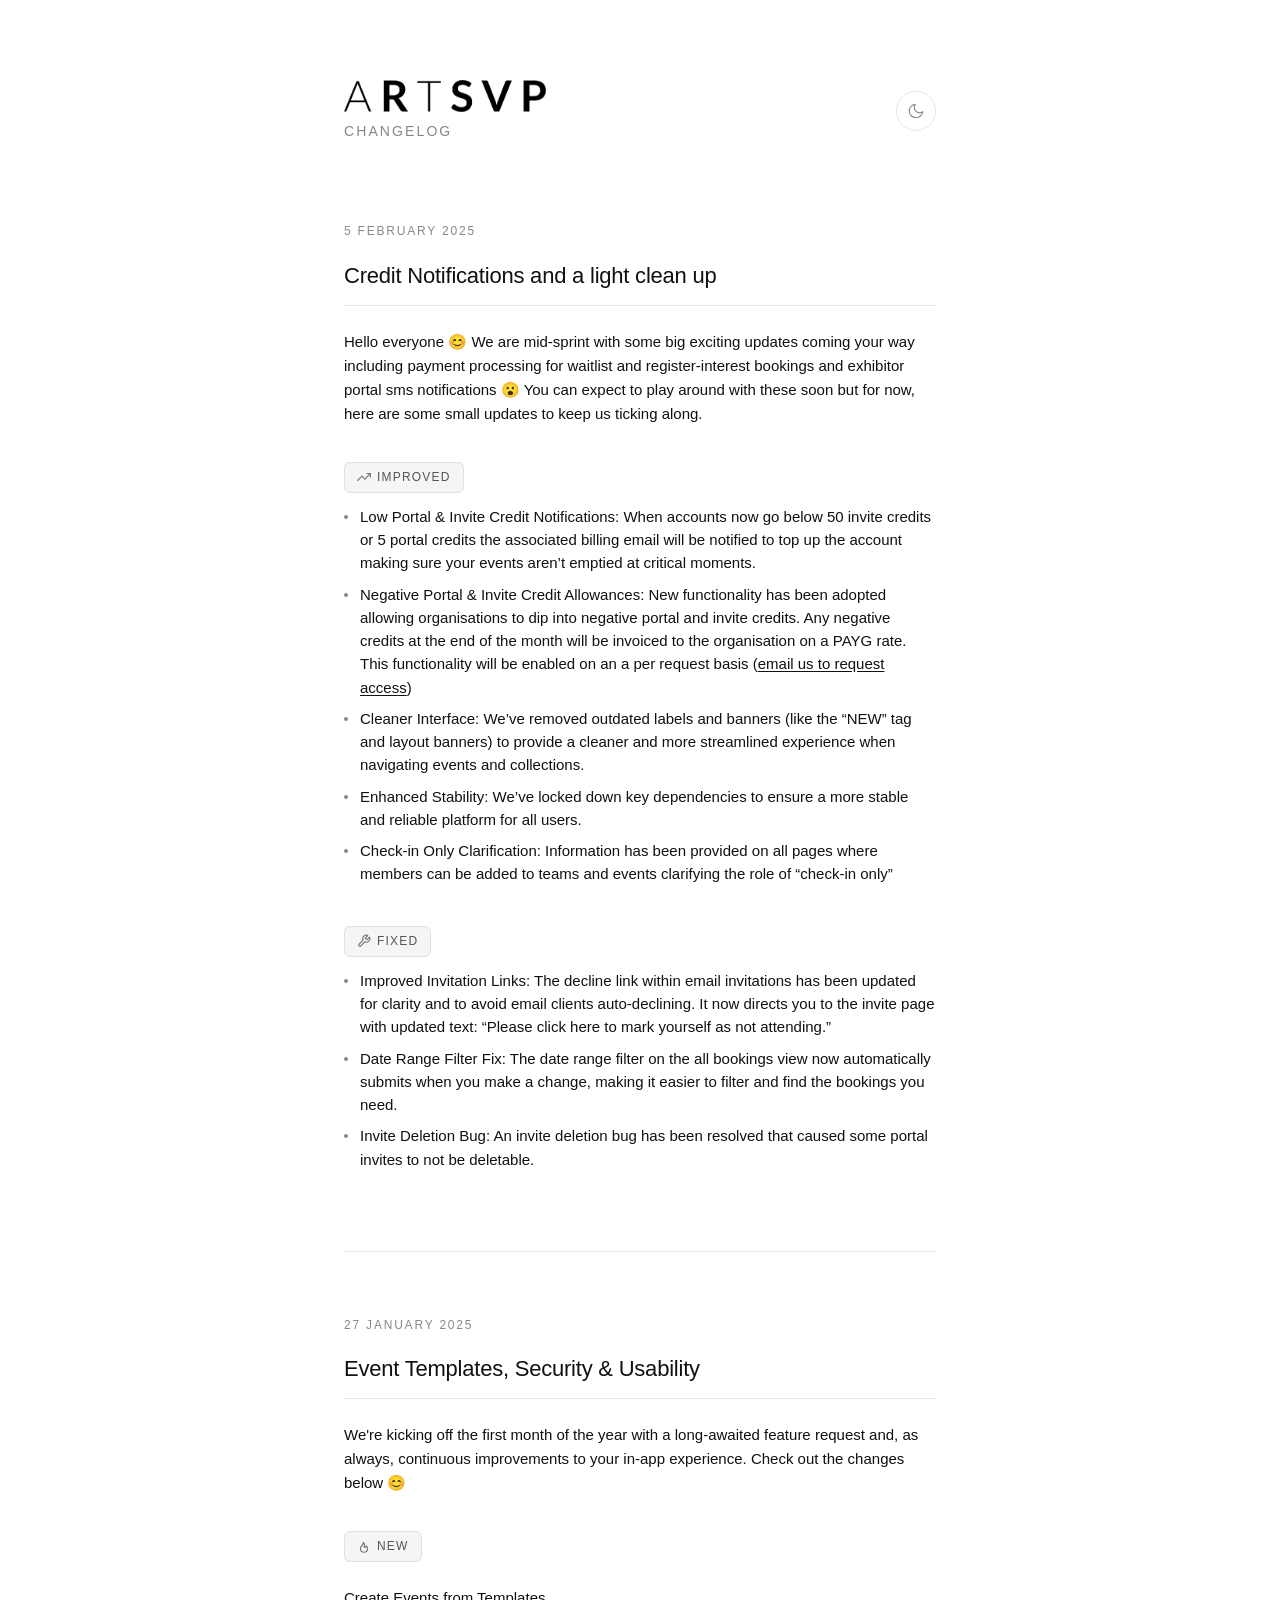
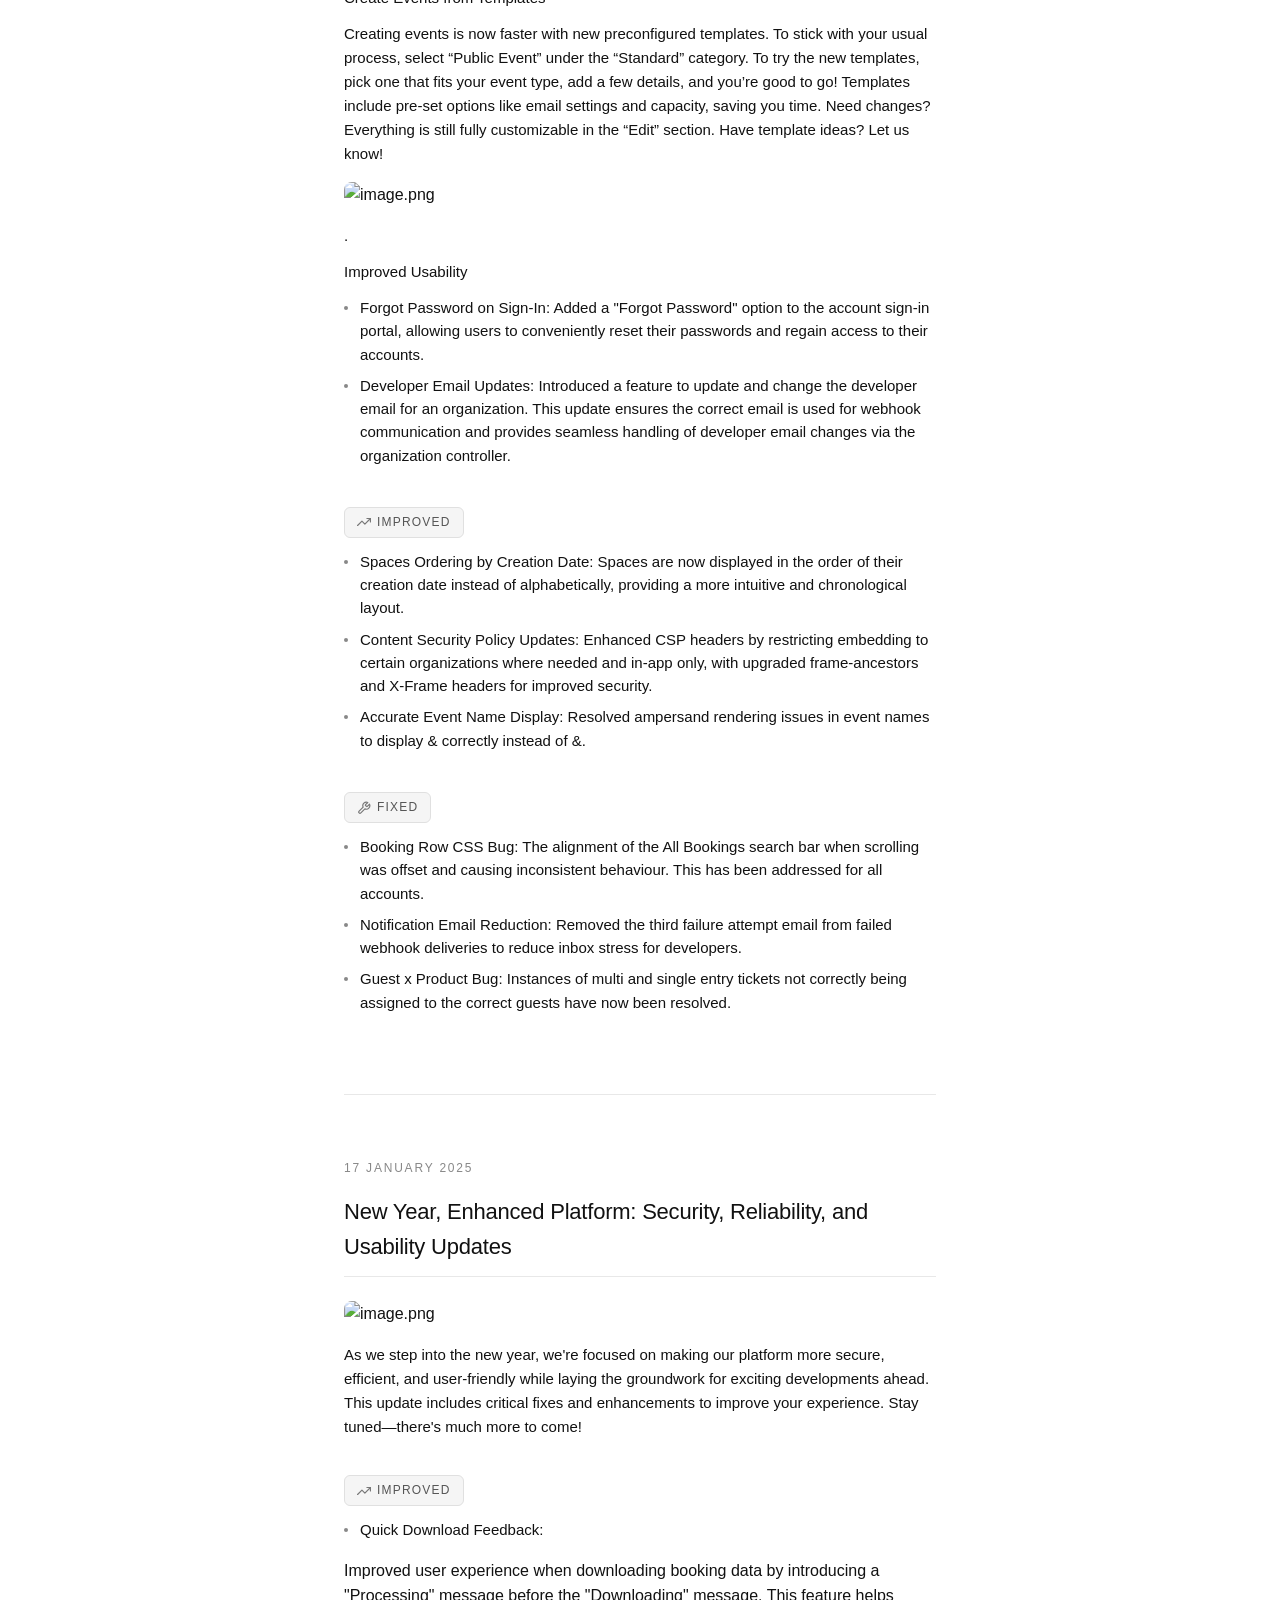
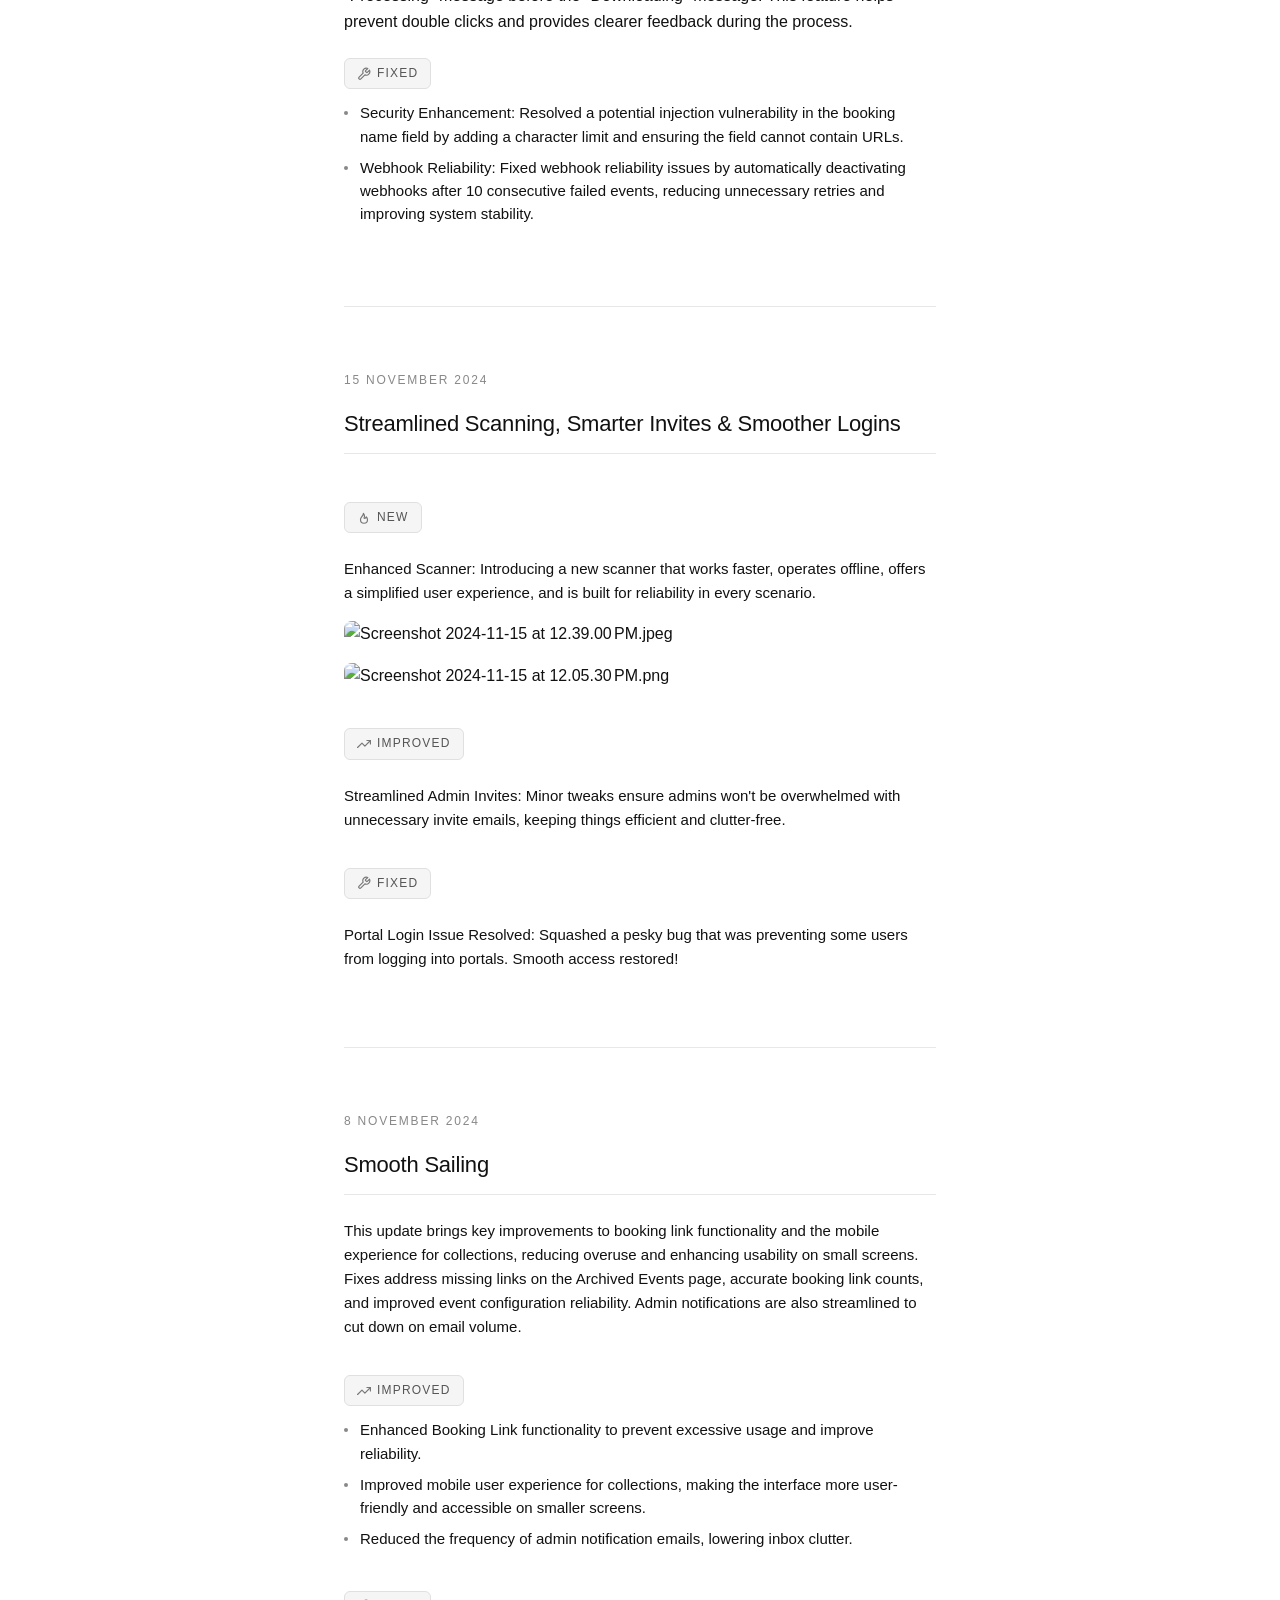
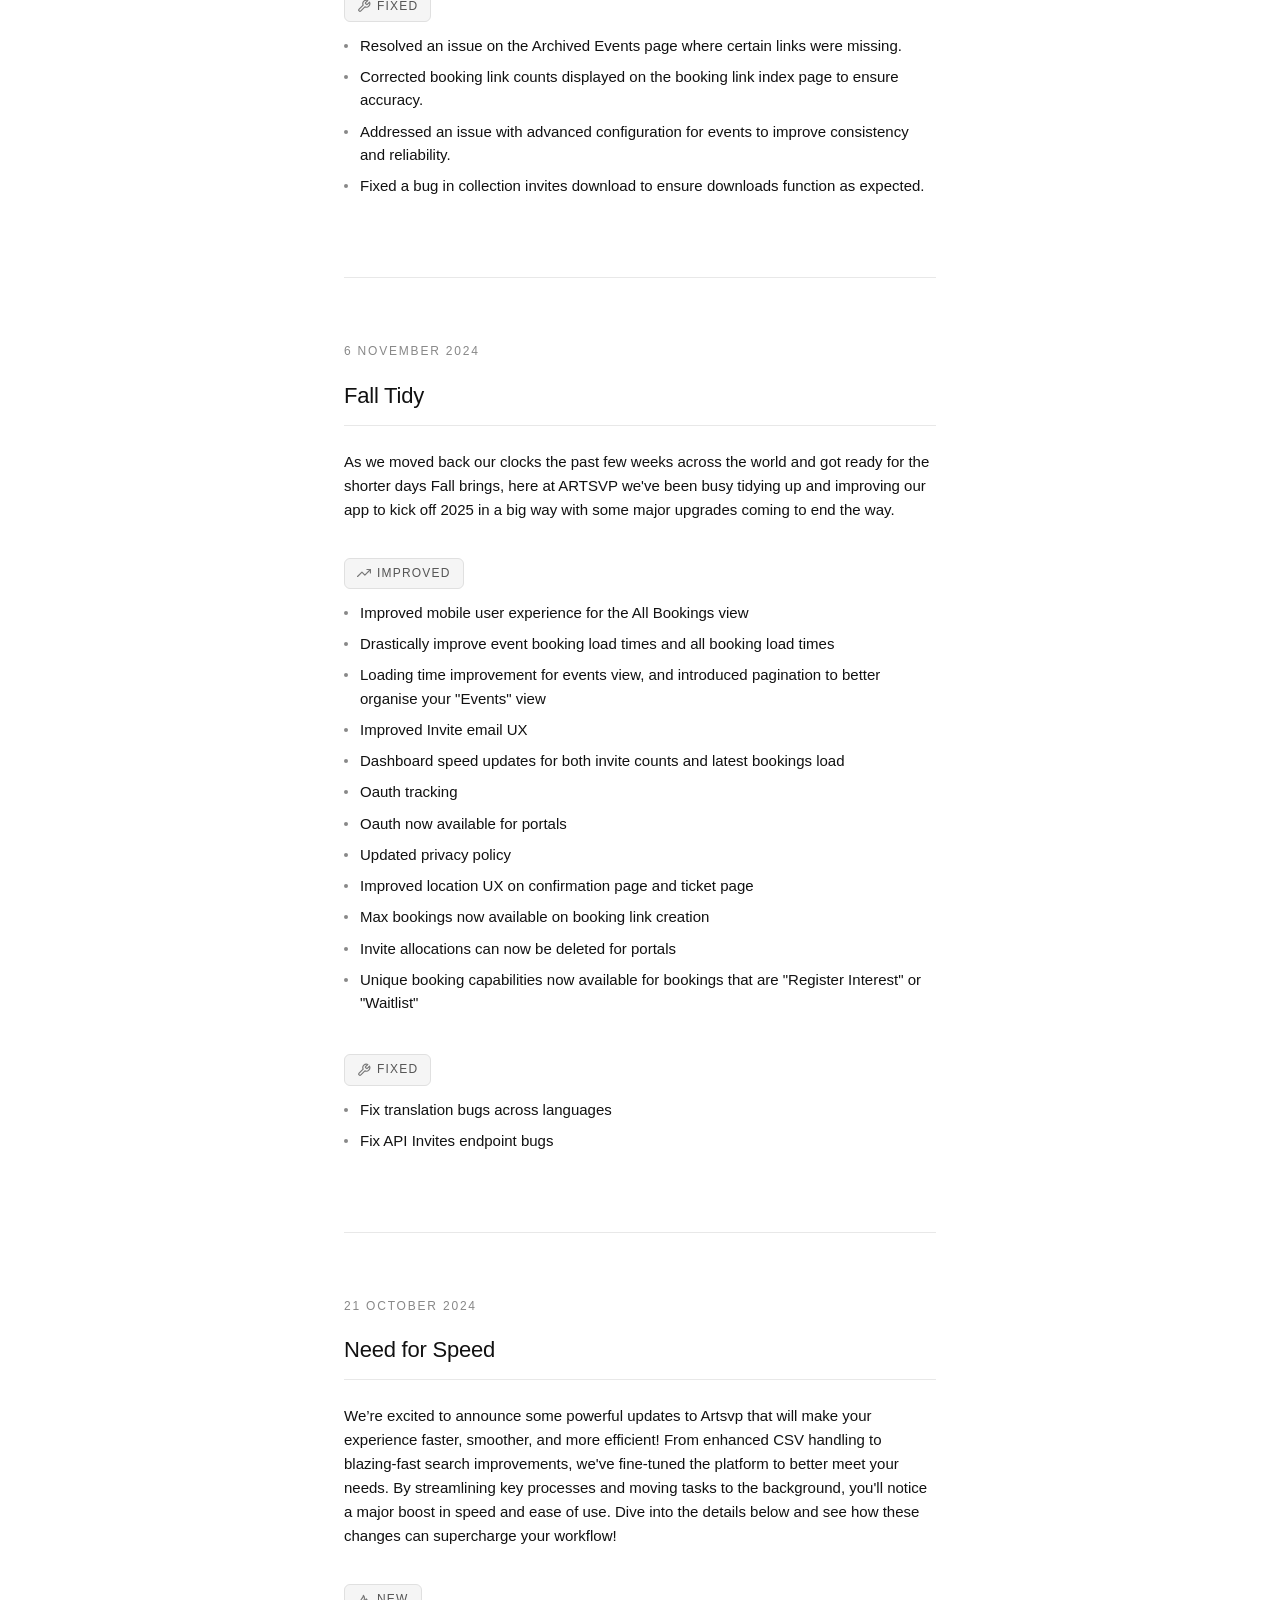
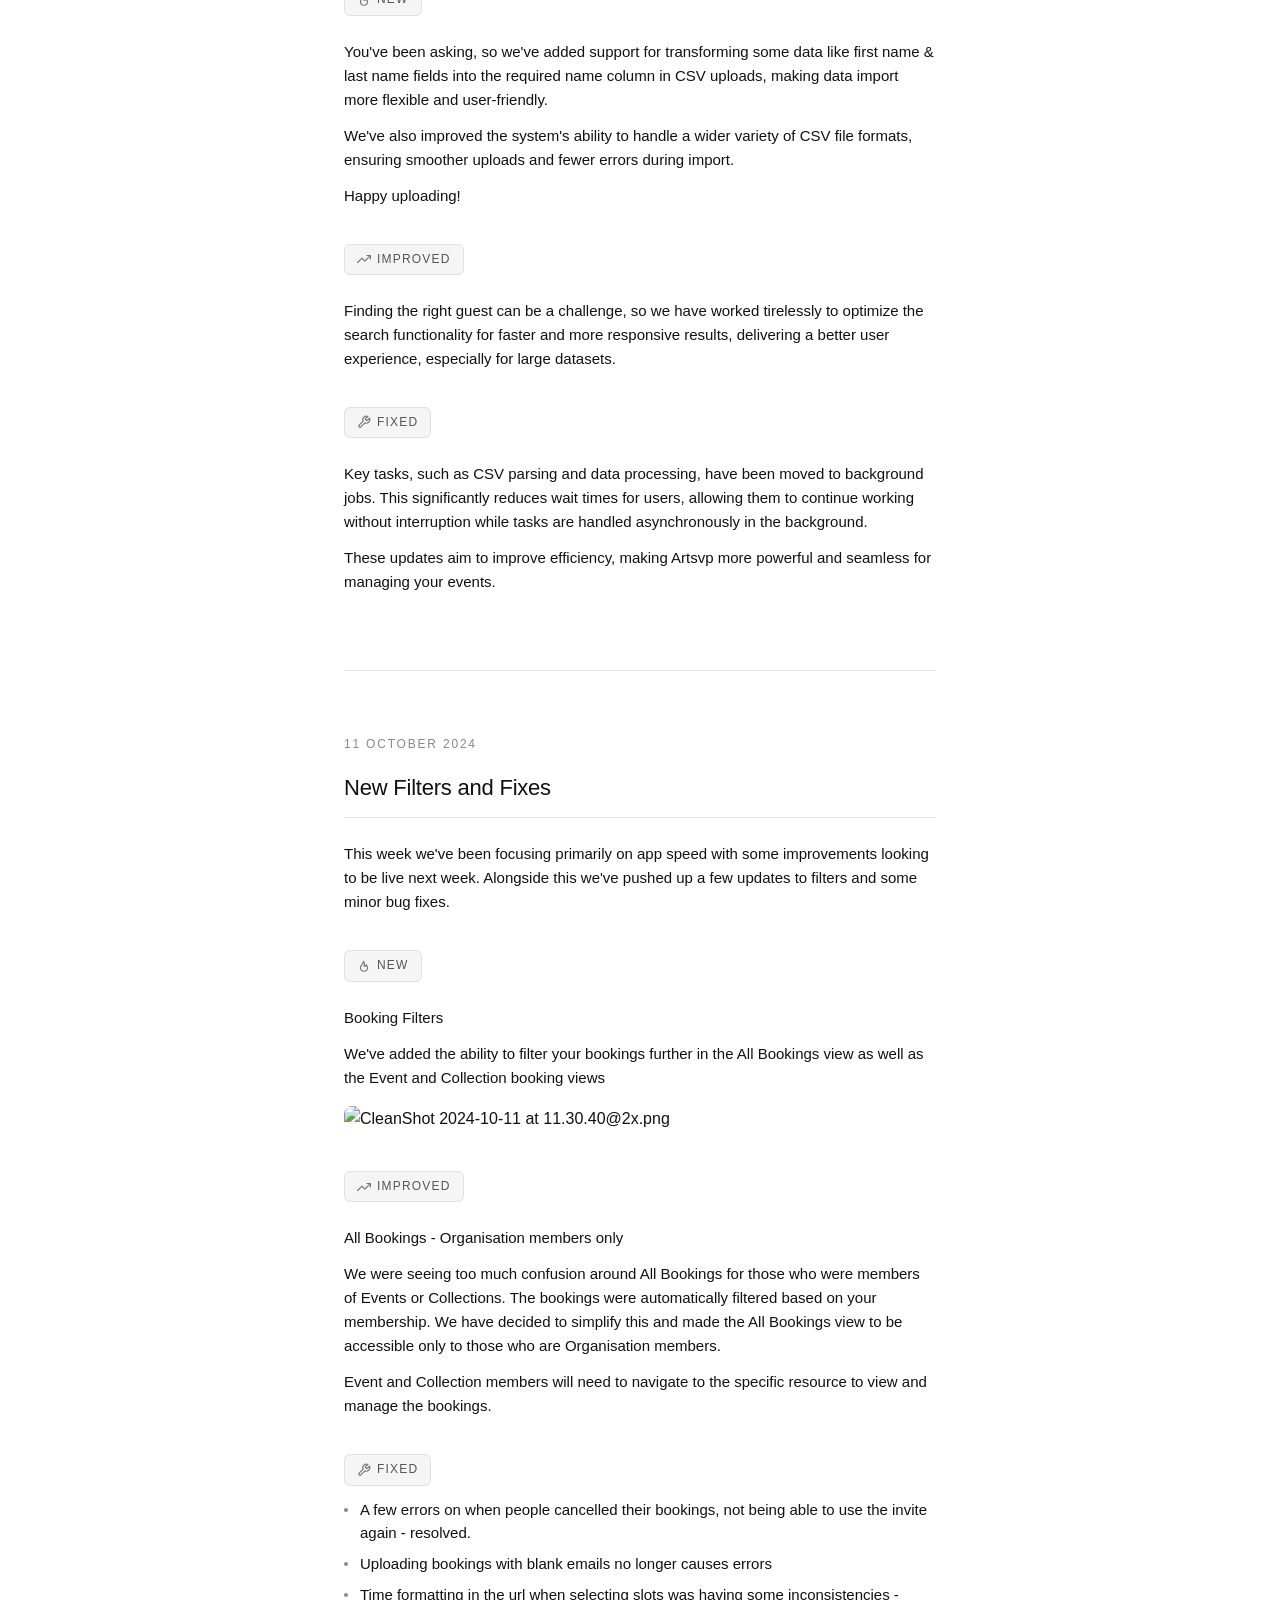
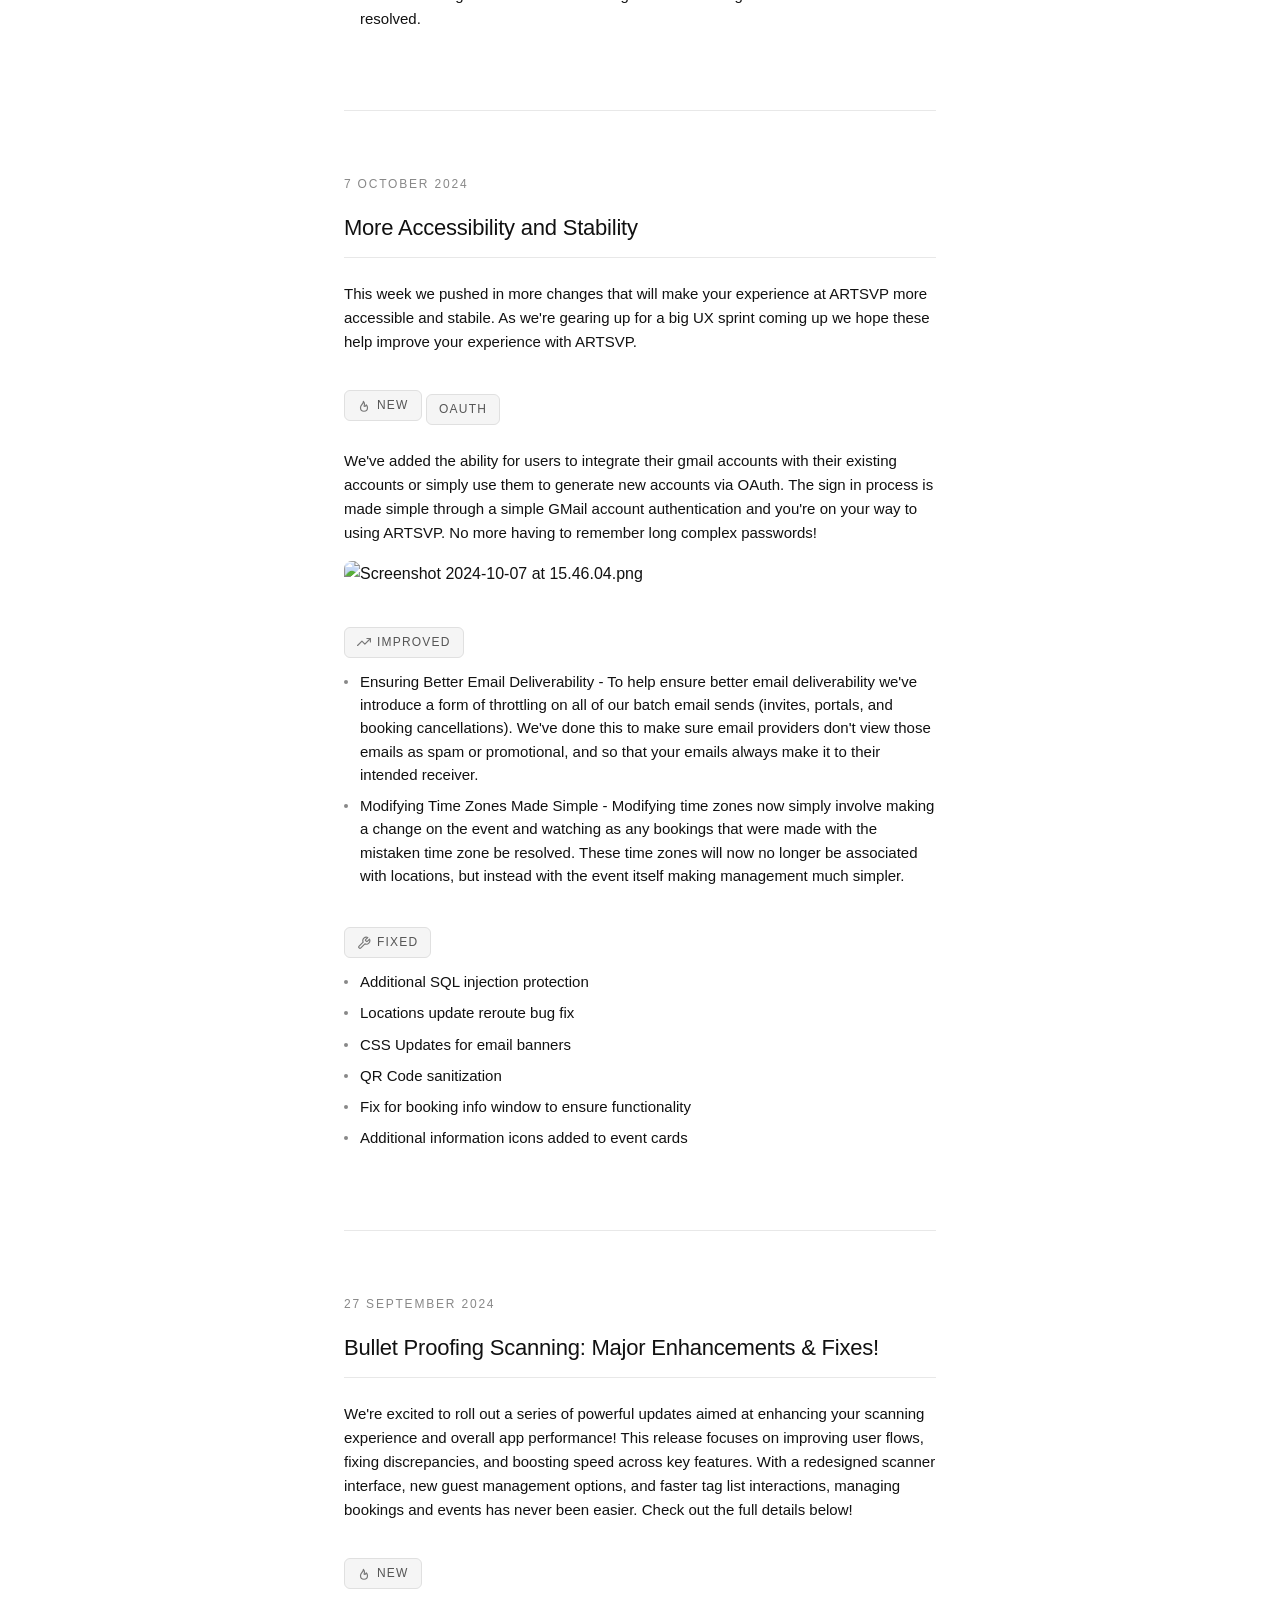
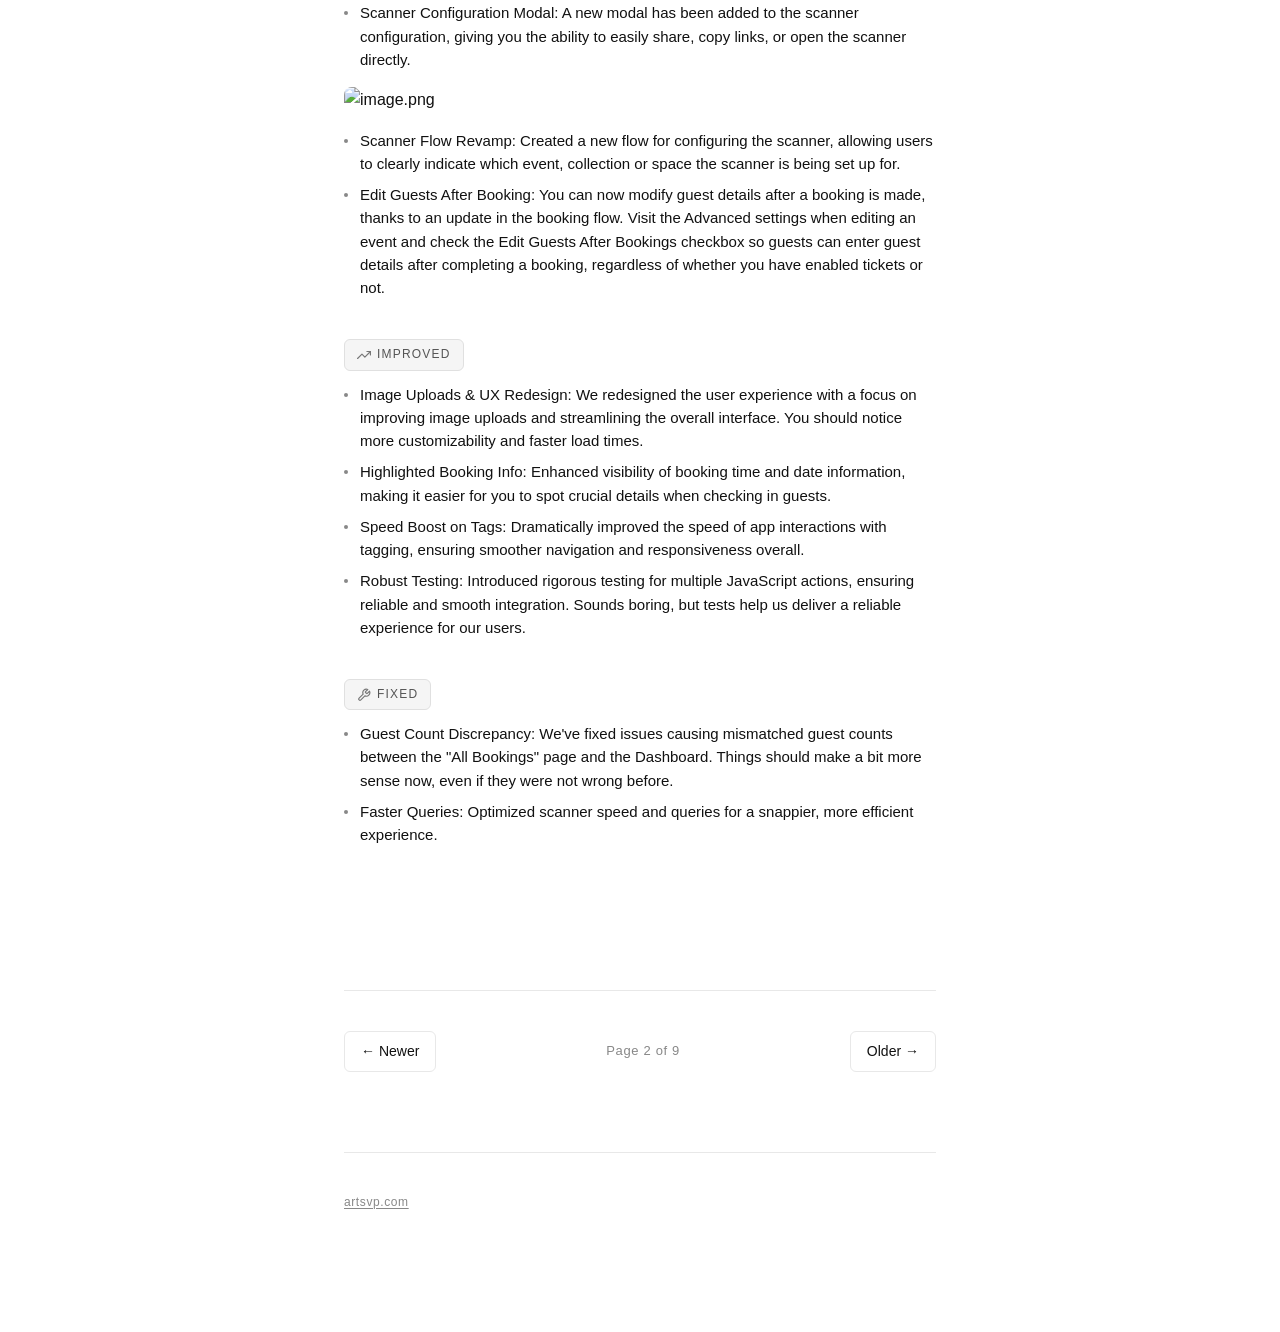
==== page-2.html @ 04f1007f "Add pagination (10/page), better markdown (bold/italic/code), clean formatting" ====
<!DOCTYPE html>
<html lang="en" data-theme="light">
<head>
<meta charset="utf-8">
<meta name="viewport" content="width=device-width, initial-scale=1">
<title>ARTSVP — Changelog</title>
<style>
  *, *::before, *::after { margin: 0; padding: 0; box-sizing: border-box; }

  :root {
    --bg: #ffffff;
    --fg: #111111;
    --fg-muted: #888888;
    --border: #e8e8e8;
    --tag-bg: #f5f5f5;
    --tag-fg: #555555;
    --tag-border: #e0e0e0;
    --tag-icon: #777777;
    --toggle-bg: transparent;
  }

  [data-theme="dark"] {
    --bg: #111111;
    --fg: #e8e8e8;
    --fg-muted: #777777;
    --border: #2a2a2a;
    --tag-bg: #1e1e1e;
    --tag-fg: #aaaaaa;
    --tag-border: #333333;
    --tag-icon: #888888;
    --toggle-bg: transparent;
  }

  html {
    font-family: -apple-system, BlinkMacSystemFont, "Segoe UI", Roboto, "Helvetica Neue", Arial, sans-serif;
    background: var(--bg);
    color: var(--fg);
    transition: background 0.3s ease, color 0.3s ease;
  }

  body {
    max-width: 640px;
    margin: 0 auto;
    padding: 80px 24px 120px;
    line-height: 1.6;
  }

  header {
    display: flex;
    justify-content: space-between;
    align-items: center;
    margin-bottom: 80px;
  }

  .brand {
    display: flex;
    flex-direction: column;
    align-items: flex-start;
    gap: 8px;
  }

  .brand img {
    width: auto;
    height: 32px;
    max-width: 100%;
    transition: opacity 0.3s ease;
  }

  .brand-subtitle {
    font-size: 14px;
    color: var(--fg-muted);
    letter-spacing: 0.15em;
    text-transform: uppercase;
    font-weight: 400;
  }

  .logo-light, .logo-dark { display: none; }
  [data-theme="light"] .logo-light { display: block; }
  [data-theme="dark"] .logo-dark { display: block; }

  .toggle {
    background: var(--toggle-bg);
    border: 1px solid var(--border);
    border-radius: 50%;
    width: 40px;
    height: 40px;
    display: flex;
    align-items: center;
    justify-content: center;
    cursor: pointer;
    color: var(--fg-muted);
    transition: all 0.3s ease;
  }

  .toggle:hover {
    color: var(--fg);
    border-color: var(--fg-muted);
  }

  .toggle svg {
    width: 18px;
    height: 18px;
    transition: transform 0.3s ease;
  }

  .toggle:hover svg { transform: rotate(15deg); }

  .icon-sun, .icon-moon { display: none; }
  [data-theme="light"] .icon-moon { display: block; }
  [data-theme="dark"] .icon-sun { display: block; }

  .entry {
    margin-bottom: 64px;
    padding-bottom: 64px;
    border-bottom: 1px solid var(--border);
  }

  .entry:last-child { border-bottom: none; }

  .entry time {
    font-size: 12px;
    text-transform: uppercase;
    letter-spacing: 0.15em;
    color: var(--fg-muted);
    display: block;
    margin-bottom: 4px;
  }

  .entry h2 {
    font-size: 22px;
    font-weight: 500;
    margin-bottom: 24px;
    letter-spacing: -0.01em;
    position: sticky;
    top: 0;
    background: var(--bg);
    padding: 12px 0;
    z-index: 10;
    border-bottom: 1px solid var(--border);
  }

  .entry p {
    font-size: 15px;
    line-height: 1.6;
    margin: 12px 0;
    color: var(--fg);
  }

  .entry h3 {
    font-size: 12px;
    font-weight: 500;
    text-transform: uppercase;
    letter-spacing: 0.1em;
    margin: 24px 0 12px;
    padding: 5px 12px;
    border-radius: 6px;
    display: inline-flex;
    align-items: center;
    gap: 6px;
    background: var(--tag-bg);
    color: var(--tag-fg);
    border: 1px solid var(--tag-border);
  }

  .entry h3 svg {
    color: var(--tag-icon);
    flex-shrink: 0;
  }

  .entry h3 + ul { margin-top: 0; }

  .entry-img {
    max-width: 100%;
    border-radius: 8px;
    margin: 16px 0;
    display: block;
  }

  ul {
    list-style: none;
    margin: 8px 0 16px;
  }

  li {
    position: relative;
    padding-left: 16px;
    margin-bottom: 8px;
    font-size: 15px;
    color: var(--fg);
    line-height: 1.55;
  }

  li::before {
    content: '';
    position: absolute;
    left: 0;
    top: 10px;
    width: 4px;
    height: 4px;
    border-radius: 50%;
    background: var(--fg-muted);
  }

  strong { font-weight: 600; }
  em { font-style: italic; }
  code {
    font-family: 'SF Mono', 'Fira Code', monospace;
    font-size: 13px;
    background: var(--tag-bg);
    padding: 2px 6px;
    border-radius: 4px;
    border: 1px solid var(--tag-border);
  }

  a {
    color: var(--fg);
    text-decoration: underline;
    text-underline-offset: 2px;
  }

  .pagination {
    display: flex;
    justify-content: space-between;
    align-items: center;
    margin-top: 40px;
    padding-top: 40px;
    border-top: 1px solid var(--border);
  }

  .page-link {
    font-size: 14px;
    color: var(--fg);
    text-decoration: none;
    padding: 8px 16px;
    border: 1px solid var(--border);
    border-radius: 6px;
    transition: all 0.2s ease;
  }

  .page-link:hover {
    background: var(--tag-bg);
    border-color: var(--fg-muted);
  }

  .page-info {
    font-size: 13px;
    color: var(--fg-muted);
    letter-spacing: 0.05em;
  }

  footer {
    margin-top: 80px;
    padding-top: 40px;
    border-top: 1px solid var(--border);
    font-size: 12px;
    color: var(--fg-muted);
    letter-spacing: 0.05em;
  }

  footer a { color: var(--fg-muted); }

  @media (max-width: 480px) {
    body { padding: 48px 20px 80px; }
    header { margin-bottom: 48px; }
    .brand img { width: auto; height: 24px; }
    .entry { margin-bottom: 40px; padding-bottom: 40px; }
  }
</style>
</head>
<body>
<header>
  <div class="brand">
    <img class="logo-light" src="[data-uri]" alt="ARTSVP">
    <img class="logo-dark" src="[data-uri]" alt="ARTSVP">
    <span class="brand-subtitle">Changelog</span>
  </div>
  <button class="toggle" onclick="toggleTheme()" aria-label="Toggle dark mode">
    <svg class="icon-moon" viewBox="0 0 24 24" fill="none" stroke="currentColor" stroke-width="1.5" stroke-linecap="round" stroke-linejoin="round">
      <path d="M21 12.79A9 9 0 1 1 11.21 3 7 7 0 0 0 21 12.79z"/>
    </svg>
    <svg class="icon-sun" viewBox="0 0 24 24" fill="none" stroke="currentColor" stroke-width="1.5" stroke-linecap="round" stroke-linejoin="round">
      <circle cx="12" cy="12" r="5"/>
      <line x1="12" y1="1" x2="12" y2="3"/><line x1="12" y1="21" x2="12" y2="23"/>
      <line x1="4.22" y1="4.22" x2="5.64" y2="5.64"/><line x1="18.36" y1="18.36" x2="19.78" y2="19.78"/>
      <line x1="1" y1="12" x2="3" y2="12"/><line x1="21" y1="12" x2="23" y2="12"/>
      <line x1="4.22" y1="19.78" x2="5.64" y2="18.36"/><line x1="18.36" y1="5.64" x2="19.78" y2="4.22"/>
    </svg>
  </button>
</header>
<main>

  <article class="entry">
    <time>5 February 2025</time>
    <h2>Credit Notifications and a light clean up</h2>
    <p>Hello everyone 😊  We are mid-sprint with some big exciting updates coming your way including payment processing for waitlist and register-interest bookings and exhibitor portal sms notifications 😮 You can expect to play around with these soon but for now, here are some small updates to keep us ticking along.</p>
<h3 class="cat-improved"><svg width="14" height="14" viewBox="0 0 24 24" fill="none" stroke="currentColor" stroke-width="2" stroke-linecap="round" stroke-linejoin="round"><polyline points="23 6 13.5 15.5 8.5 10.5 1 18"/><polyline points="17 6 23 6 23 12"/></svg><span>Improved</span></h3>
<ul><li>Low Portal & Invite Credit Notifications: When accounts now go below 50 invite credits or 5 portal credits the associated billing email will be notified to top up the account making sure your events aren’t emptied at critical moments.</li>
<li>Negative Portal & Invite Credit Allowances: New functionality has been adopted allowing organisations to dip into negative portal and invite credits. Any negative credits at the end of the month will be invoiced to the organisation on a PAYG rate. This functionality will be enabled on an a per request basis (<a href="https://mailto:support@artsvp.com">email us to request access</a>)</li>
<li>Cleaner Interface: We’ve removed outdated labels and banners (like the “NEW” tag and layout banners) to provide a cleaner and more streamlined experience when navigating events and collections.</li>
<li>Enhanced Stability: We’ve locked down key dependencies to ensure a more stable and reliable platform for all users.</li>
<li>Check-in Only Clarification: Information has been provided on all pages where members can be added to teams and events clarifying the role of “check-in only”</li></ul>
<h3 class="cat-fixed"><svg width="14" height="14" viewBox="0 0 24 24" fill="none" stroke="currentColor" stroke-width="2" stroke-linecap="round" stroke-linejoin="round"><path d="M14.7 6.3a1 1 0 0 0 0 1.4l1.6 1.6a1 1 0 0 0 1.4 0l3.77-3.77a6 6 0 0 1-7.94 7.94l-6.91 6.91a2.12 2.12 0 0 1-3-3l6.91-6.91a6 6 0 0 1 7.94-7.94l-3.76 3.76z"/></svg><span>Fixed</span></h3>
<ul><li>Improved Invitation Links: The decline link within email invitations has been updated for clarity and to avoid email clients auto-declining. It now directs you to the invite page with updated text: “Please click here to mark yourself as not attending.”</li>
<li>Date Range Filter Fix: The date range filter on the all bookings view now automatically submits when you make a change, making it easier to filter and find the bookings you need.</li>
<li>Invite Deletion Bug: An invite deletion bug has been resolved that caused some portal invites to not be deletable.</li></ul>
  </article>

  <article class="entry">
    <time>27 January 2025</time>
    <h2>Event Templates, Security &amp; Usability</h2>
    <p>We're kicking off the first month of the year with a long-awaited feature request and, as always, continuous improvements to your in-app experience. Check out the changes below 😊</p>
<h3 class="cat-new"><svg width="14" height="14" viewBox="0 0 24 24" fill="none" stroke="currentColor" stroke-width="2" stroke-linecap="round" stroke-linejoin="round"><path d="M12 12c2-2.96 0-7-1-8 0 3.038-1.773 4.741-3 6-1.226 1.26-2 3.24-2 5a6 6 0 1 0 12 0c0-1.532-1.056-3.94-2-5-1.786 3-2.791 3-4 2z"/></svg><span>New</span></h3>
<p>Create Events from Templates</p>
<p>Creating events is now faster with new preconfigured templates. To stick with your usual process, select “Public Event” under the “Standard” category. To try the new templates, pick one that fits your event type, add a few details, and you’re good to go! Templates include pre-set options like email settings and capacity, saving you time. Need changes? Everything is still fully customizable in the “Edit” section. Have template ideas? Let us know!</p>
<img src="https://cloud.headwayapp.co/changelogs_images/images/big/000/139/177-6e0c310ff6e3e2d97c528d4aeddd6c5b4eb38e8e.png" alt="image.png" class="entry-img">
<p>.</p>
<p>Improved Usability</p>
<ul><li>Forgot Password on Sign-In: Added a "Forgot Password" option to the account sign-in portal, allowing users to conveniently reset their passwords and regain access to their accounts.</li>
<li>Developer Email Updates: Introduced a feature to update and change the developer email for an organization. This update ensures the correct email is used for webhook communication and provides seamless handling of developer email changes via the organization controller.</li></ul>
<h3 class="cat-improved"><svg width="14" height="14" viewBox="0 0 24 24" fill="none" stroke="currentColor" stroke-width="2" stroke-linecap="round" stroke-linejoin="round"><polyline points="23 6 13.5 15.5 8.5 10.5 1 18"/><polyline points="17 6 23 6 23 12"/></svg><span>Improved</span></h3>
<ul><li>Spaces Ordering by Creation Date: Spaces are now displayed in the order of their creation date instead of alphabetically, providing a more intuitive and chronological layout.</li>
<li>Content Security Policy Updates: Enhanced CSP headers by restricting embedding to certain organizations where needed and in-app only, with upgraded frame-ancestors and X-Frame headers for improved security.</li>
<li>Accurate Event Name Display: Resolved ampersand rendering issues in event names to display & correctly instead of &amp;.</li></ul>
<h3 class="cat-fixed"><svg width="14" height="14" viewBox="0 0 24 24" fill="none" stroke="currentColor" stroke-width="2" stroke-linecap="round" stroke-linejoin="round"><path d="M14.7 6.3a1 1 0 0 0 0 1.4l1.6 1.6a1 1 0 0 0 1.4 0l3.77-3.77a6 6 0 0 1-7.94 7.94l-6.91 6.91a2.12 2.12 0 0 1-3-3l6.91-6.91a6 6 0 0 1 7.94-7.94l-3.76 3.76z"/></svg><span>Fixed</span></h3>
<ul><li>Booking Row CSS Bug: The alignment of the All Bookings search bar when scrolling was offset and causing inconsistent behaviour. This has been addressed for all accounts.</li>
<li>Notification Email Reduction: Removed the third failure attempt email from failed webhook deliveries to reduce inbox stress for developers.</li>
<li>Guest x Product Bug: Instances of multi and single entry tickets not correctly being assigned to the correct guests have now been resolved.</li></ul>
  </article>

  <article class="entry">
    <time>17 January 2025</time>
    <h2>New Year, Enhanced Platform: Security, Reliability, and Usability Updates</h2>
    <img src="https://cloud.headwayapp.co/changelogs_images/images/big/000/138/796-570ab43700d3de3da0bad38a8e48a420f4f6505f.png" alt="image.png" class="entry-img">
<p>As we step into the new year, we're focused on making our platform more secure, efficient, and user-friendly while laying the groundwork for exciting developments ahead. This update includes critical fixes and enhancements to improve your experience. Stay tuned—there's much more to come!</p>
<h3 class="cat-improved"><svg width="14" height="14" viewBox="0 0 24 24" fill="none" stroke="currentColor" stroke-width="2" stroke-linecap="round" stroke-linejoin="round"><polyline points="23 6 13.5 15.5 8.5 10.5 1 18"/><polyline points="17 6 23 6 23 12"/></svg><span>Improved</span></h3>
<ul><li>Quick Download Feedback:</li></ul>Improved user experience when downloading booking data by introducing a "Processing" message before the "Downloading" message. This feature helps prevent double clicks and provides clearer feedback during the process.
<h3 class="cat-fixed"><svg width="14" height="14" viewBox="0 0 24 24" fill="none" stroke="currentColor" stroke-width="2" stroke-linecap="round" stroke-linejoin="round"><path d="M14.7 6.3a1 1 0 0 0 0 1.4l1.6 1.6a1 1 0 0 0 1.4 0l3.77-3.77a6 6 0 0 1-7.94 7.94l-6.91 6.91a2.12 2.12 0 0 1-3-3l6.91-6.91a6 6 0 0 1 7.94-7.94l-3.76 3.76z"/></svg><span>Fixed</span></h3>
<ul><li>Security Enhancement: Resolved a potential injection vulnerability in the booking name field by adding a character limit and ensuring the field cannot contain URLs.</li>
<li>Webhook Reliability: Fixed webhook reliability issues by automatically deactivating webhooks after 10 consecutive failed events, reducing unnecessary retries and improving system stability.</li></ul>
  </article>

  <article class="entry">
    <time>15 November 2024</time>
    <h2>Streamlined Scanning, Smarter Invites &amp; Smoother Logins</h2>
    <h3 class="cat-new"><svg width="14" height="14" viewBox="0 0 24 24" fill="none" stroke="currentColor" stroke-width="2" stroke-linecap="round" stroke-linejoin="round"><path d="M12 12c2-2.96 0-7-1-8 0 3.038-1.773 4.741-3 6-1.226 1.26-2 3.24-2 5a6 6 0 1 0 12 0c0-1.532-1.056-3.94-2-5-1.786 3-2.791 3-4 2z"/></svg><span>New</span></h3>
<p>Enhanced Scanner: Introducing a new scanner that works faster, operates offline, offers a simplified user experience, and is built for reliability in every scenario.</p>
<img src="https://cloud.headwayapp.co/changelogs_images/images/big/000/136/477-b9b890d6ef9e1269baf130e083ba09d512049bc5.jpg" alt="Screenshot 2024-11-15 at 12.39.00 PM.jpeg" class="entry-img">
<img src="https://cloud.headwayapp.co/changelogs_images/images/big/000/136/468-709c5041226464c4a702ba8b7cf1cbfe8c8f4882.png" alt="Screenshot 2024-11-15 at 12.05.30 PM.png" class="entry-img">
<h3 class="cat-improved"><svg width="14" height="14" viewBox="0 0 24 24" fill="none" stroke="currentColor" stroke-width="2" stroke-linecap="round" stroke-linejoin="round"><polyline points="23 6 13.5 15.5 8.5 10.5 1 18"/><polyline points="17 6 23 6 23 12"/></svg><span>Improved</span></h3>
<p>Streamlined Admin Invites: Minor tweaks ensure admins won't be overwhelmed with unnecessary invite emails, keeping things efficient and clutter-free.</p>
<h3 class="cat-fixed"><svg width="14" height="14" viewBox="0 0 24 24" fill="none" stroke="currentColor" stroke-width="2" stroke-linecap="round" stroke-linejoin="round"><path d="M14.7 6.3a1 1 0 0 0 0 1.4l1.6 1.6a1 1 0 0 0 1.4 0l3.77-3.77a6 6 0 0 1-7.94 7.94l-6.91 6.91a2.12 2.12 0 0 1-3-3l6.91-6.91a6 6 0 0 1 7.94-7.94l-3.76 3.76z"/></svg><span>Fixed</span></h3>
<p>Portal Login Issue Resolved: Squashed a pesky bug that was preventing some users from logging into portals. Smooth access restored!</p>
  </article>

  <article class="entry">
    <time>8 November 2024</time>
    <h2>Smooth Sailing</h2>
    <p>This update brings key improvements to booking link functionality and the mobile experience for collections, reducing overuse and enhancing usability on small screens. Fixes address missing links on the Archived Events page, accurate booking link counts, and improved event configuration reliability. Admin notifications are also streamlined to cut down on email volume.</p>
<h3 class="cat-improved"><svg width="14" height="14" viewBox="0 0 24 24" fill="none" stroke="currentColor" stroke-width="2" stroke-linecap="round" stroke-linejoin="round"><polyline points="23 6 13.5 15.5 8.5 10.5 1 18"/><polyline points="17 6 23 6 23 12"/></svg><span>Improved</span></h3>
<ul><li>Enhanced Booking Link functionality to prevent excessive usage and improve reliability.</li>
<li>Improved mobile user experience for collections, making the interface more user-friendly and accessible on smaller screens.</li>
<li>Reduced the frequency of admin notification emails, lowering inbox clutter.</li></ul>
<h3 class="cat-fixed"><svg width="14" height="14" viewBox="0 0 24 24" fill="none" stroke="currentColor" stroke-width="2" stroke-linecap="round" stroke-linejoin="round"><path d="M14.7 6.3a1 1 0 0 0 0 1.4l1.6 1.6a1 1 0 0 0 1.4 0l3.77-3.77a6 6 0 0 1-7.94 7.94l-6.91 6.91a2.12 2.12 0 0 1-3-3l6.91-6.91a6 6 0 0 1 7.94-7.94l-3.76 3.76z"/></svg><span>Fixed</span></h3>
<ul><li>Resolved an issue on the Archived Events page where certain links were missing.</li>
<li>Corrected booking link counts displayed on the booking link index page to ensure accuracy.</li>
<li>Addressed an issue with advanced configuration for events to improve consistency and reliability.</li>
<li>Fixed a bug in collection invites download to ensure downloads function as expected.</li></ul>
  </article>

  <article class="entry">
    <time>6 November 2024</time>
    <h2>Fall Tidy</h2>
    <p>As we moved back our clocks the past few weeks across the world and got ready for the shorter days Fall brings, here at ARTSVP we've been busy tidying up and improving our app to kick off 2025 in a big way with some major upgrades coming to end the way.</p>
<h3 class="cat-improved"><svg width="14" height="14" viewBox="0 0 24 24" fill="none" stroke="currentColor" stroke-width="2" stroke-linecap="round" stroke-linejoin="round"><polyline points="23 6 13.5 15.5 8.5 10.5 1 18"/><polyline points="17 6 23 6 23 12"/></svg><span>Improved</span></h3>
<ul><li>Improved mobile user experience for the All Bookings view</li>
<li>Drastically improve event booking load times and all booking load times</li>
<li>Loading time improvement for events view, and introduced pagination to better organise your "Events" view</li>
<li>Improved Invite email UX</li>
<li>Dashboard speed updates for both invite counts and latest bookings load</li>
<li>Oauth tracking</li>
<li>Oauth now available for portals</li>
<li>Updated privacy policy</li>
<li>Improved location UX on confirmation page and ticket page</li>
<li>Max bookings now available on booking link creation</li>
<li>Invite allocations can now be deleted for portals</li>
<li>Unique booking capabilities now available for bookings that are "Register Interest" or "Waitlist"</li></ul>
<h3 class="cat-fixed"><svg width="14" height="14" viewBox="0 0 24 24" fill="none" stroke="currentColor" stroke-width="2" stroke-linecap="round" stroke-linejoin="round"><path d="M14.7 6.3a1 1 0 0 0 0 1.4l1.6 1.6a1 1 0 0 0 1.4 0l3.77-3.77a6 6 0 0 1-7.94 7.94l-6.91 6.91a2.12 2.12 0 0 1-3-3l6.91-6.91a6 6 0 0 1 7.94-7.94l-3.76 3.76z"/></svg><span>Fixed</span></h3>
<ul><li>Fix translation bugs across languages</li>
<li>Fix API Invites endpoint bugs</li></ul>
  </article>

  <article class="entry">
    <time>21 October 2024</time>
    <h2>Need for Speed</h2>
    <p>We’re excited to announce some powerful updates to Artsvp that will make your experience faster, smoother, and more efficient! From enhanced CSV handling to blazing-fast search improvements, we've fine-tuned the platform to better meet your needs. By streamlining key processes and moving tasks to the background, you'll notice a major boost in speed and ease of use. Dive into the details below and see how these changes can supercharge your workflow!</p>
<h3 class="cat-new"><svg width="14" height="14" viewBox="0 0 24 24" fill="none" stroke="currentColor" stroke-width="2" stroke-linecap="round" stroke-linejoin="round"><path d="M12 12c2-2.96 0-7-1-8 0 3.038-1.773 4.741-3 6-1.226 1.26-2 3.24-2 5a6 6 0 1 0 12 0c0-1.532-1.056-3.94-2-5-1.786 3-2.791 3-4 2z"/></svg><span>New</span></h3>
<p>You've been asking, so we've added support for transforming some data like first name & last name fields into the required name column in CSV uploads, making data import more flexible and user-friendly.</p>
<p>We've also improved the system's ability to handle a wider variety of CSV file formats, ensuring smoother uploads and fewer errors during import.</p>
<p>Happy uploading!</p>
<h3 class="cat-improved"><svg width="14" height="14" viewBox="0 0 24 24" fill="none" stroke="currentColor" stroke-width="2" stroke-linecap="round" stroke-linejoin="round"><polyline points="23 6 13.5 15.5 8.5 10.5 1 18"/><polyline points="17 6 23 6 23 12"/></svg><span>Improved</span></h3>
<p>Finding the right guest can be a challenge, so we have worked tirelessly to optimize the search functionality for faster and more responsive results, delivering a better user experience, especially for large datasets.</p>
<h3 class="cat-fixed"><svg width="14" height="14" viewBox="0 0 24 24" fill="none" stroke="currentColor" stroke-width="2" stroke-linecap="round" stroke-linejoin="round"><path d="M14.7 6.3a1 1 0 0 0 0 1.4l1.6 1.6a1 1 0 0 0 1.4 0l3.77-3.77a6 6 0 0 1-7.94 7.94l-6.91 6.91a2.12 2.12 0 0 1-3-3l6.91-6.91a6 6 0 0 1 7.94-7.94l-3.76 3.76z"/></svg><span>Fixed</span></h3>
<p>Key tasks, such as CSV parsing and data processing, have been moved to background jobs. This significantly reduces wait times for users, allowing them to continue working without interruption while tasks are handled asynchronously in the background.</p>
<p>These updates aim to improve efficiency, making Artsvp more powerful and seamless for managing your events.</p>
  </article>

  <article class="entry">
    <time>11 October 2024</time>
    <h2>New Filters and Fixes</h2>
    <p>This week we've been focusing primarily on app speed with some improvements looking to be live next week. Alongside this we've pushed up a few updates to filters and some minor bug fixes.</p>
<h3 class="cat-new"><svg width="14" height="14" viewBox="0 0 24 24" fill="none" stroke="currentColor" stroke-width="2" stroke-linecap="round" stroke-linejoin="round"><path d="M12 12c2-2.96 0-7-1-8 0 3.038-1.773 4.741-3 6-1.226 1.26-2 3.24-2 5a6 6 0 1 0 12 0c0-1.532-1.056-3.94-2-5-1.786 3-2.791 3-4 2z"/></svg><span>New</span></h3>
<p>Booking Filters</p>
<p>We've added the ability to filter your bookings further in the All Bookings view as well as the Event and Collection booking views</p>
<img src="https://cloud.headwayapp.co/changelogs_images/images/big/000/134/932-4e39038f26154d40a4ca68af684f2cdd09f03a99.png" alt="CleanShot 2024-10-11 at 11.30.40@2x.png" class="entry-img">
<h3 class="cat-improved"><svg width="14" height="14" viewBox="0 0 24 24" fill="none" stroke="currentColor" stroke-width="2" stroke-linecap="round" stroke-linejoin="round"><polyline points="23 6 13.5 15.5 8.5 10.5 1 18"/><polyline points="17 6 23 6 23 12"/></svg><span>Improved</span></h3>
<p>All Bookings - Organisation members only</p>
<p>We were seeing too much confusion around All Bookings for those who were members of Events or Collections. The bookings were automatically filtered based on your membership. We have decided to simplify this and made the All Bookings view to be accessible only to those who are Organisation members.</p>
<p>Event and Collection members will need to navigate to the specific resource to view and manage the bookings.</p>
<h3 class="cat-fixed"><svg width="14" height="14" viewBox="0 0 24 24" fill="none" stroke="currentColor" stroke-width="2" stroke-linecap="round" stroke-linejoin="round"><path d="M14.7 6.3a1 1 0 0 0 0 1.4l1.6 1.6a1 1 0 0 0 1.4 0l3.77-3.77a6 6 0 0 1-7.94 7.94l-6.91 6.91a2.12 2.12 0 0 1-3-3l6.91-6.91a6 6 0 0 1 7.94-7.94l-3.76 3.76z"/></svg><span>Fixed</span></h3>
<ul><li>A few errors on when people cancelled their bookings, not being able to use the invite again - resolved.</li>
<li>Uploading bookings with blank emails no longer causes errors</li>
<li>Time formatting in the url when selecting slots was having some inconsistencies - resolved.</li></ul>
  </article>

  <article class="entry">
    <time>7 October 2024</time>
    <h2>More Accessibility and Stability</h2>
    <p>This week we pushed in more changes that will make your experience at ARTSVP more accessible and stabile. As we're gearing up for a big UX sprint coming up we hope these help improve your experience with ARTSVP.</p>
<h3 class="cat-new"><svg width="14" height="14" viewBox="0 0 24 24" fill="none" stroke="currentColor" stroke-width="2" stroke-linecap="round" stroke-linejoin="round"><path d="M12 12c2-2.96 0-7-1-8 0 3.038-1.773 4.741-3 6-1.226 1.26-2 3.24-2 5a6 6 0 1 0 12 0c0-1.532-1.056-3.94-2-5-1.786 3-2.791 3-4 2z"/></svg><span>New</span></h3>
<h3>OAuth</h3>
<p>We've added the ability for users to integrate their gmail accounts with their existing accounts or simply use them to generate new accounts via OAuth. The sign in process is made simple through a simple GMail account authentication and you're on your way to using ARTSVP. No more having to remember long complex passwords!</p>
<img src="https://cloud.headwayapp.co/changelogs_images/images/big/000/134/700-eac63d71fdddd3bae65877b1499740a9de2fbfb0.png" alt="Screenshot 2024-10-07 at 15.46.04.png" class="entry-img">
<h3 class="cat-improved"><svg width="14" height="14" viewBox="0 0 24 24" fill="none" stroke="currentColor" stroke-width="2" stroke-linecap="round" stroke-linejoin="round"><polyline points="23 6 13.5 15.5 8.5 10.5 1 18"/><polyline points="17 6 23 6 23 12"/></svg><span>Improved</span></h3>
<ul><li>Ensuring Better Email Deliverability - To help ensure better email deliverability we've introduce a form of throttling on all of our batch email sends (invites, portals, and booking cancellations). We've done this to make sure email providers don't view those emails as spam or promotional, and so that your emails always make it to their intended receiver.</li>
<li>Modifying Time Zones Made Simple - Modifying time zones now simply involve making a change on the event and watching as any bookings that were made with the mistaken time zone be resolved. These time zones will now no longer be associated with locations, but instead with the event itself making management much simpler.</li></ul>
<h3 class="cat-fixed"><svg width="14" height="14" viewBox="0 0 24 24" fill="none" stroke="currentColor" stroke-width="2" stroke-linecap="round" stroke-linejoin="round"><path d="M14.7 6.3a1 1 0 0 0 0 1.4l1.6 1.6a1 1 0 0 0 1.4 0l3.77-3.77a6 6 0 0 1-7.94 7.94l-6.91 6.91a2.12 2.12 0 0 1-3-3l6.91-6.91a6 6 0 0 1 7.94-7.94l-3.76 3.76z"/></svg><span>Fixed</span></h3>
<ul><li>Additional SQL injection protection</li>
<li>Locations update reroute bug fix</li>
<li>CSS Updates for email banners</li>
<li>QR Code sanitization</li>
<li>Fix for booking info window to ensure functionality</li>
<li>Additional information icons added to event cards</li></ul>
  </article>

  <article class="entry">
    <time>27 September 2024</time>
    <h2>Bullet Proofing Scanning: Major Enhancements &amp; Fixes!</h2>
    <p>We're excited to roll out a series of powerful updates aimed at enhancing your scanning experience and overall app performance! This release focuses on improving user flows, fixing discrepancies, and boosting speed across key features. With a redesigned scanner interface, new guest management options, and faster tag list interactions, managing bookings and events has never been easier. Check out the full details below!</p>
<h3 class="cat-new"><svg width="14" height="14" viewBox="0 0 24 24" fill="none" stroke="currentColor" stroke-width="2" stroke-linecap="round" stroke-linejoin="round"><path d="M12 12c2-2.96 0-7-1-8 0 3.038-1.773 4.741-3 6-1.226 1.26-2 3.24-2 5a6 6 0 1 0 12 0c0-1.532-1.056-3.94-2-5-1.786 3-2.791 3-4 2z"/></svg><span>New</span></h3>
<ul><li>Scanner Configuration Modal: A new modal has been added to the scanner configuration, giving you the ability to easily share, copy links, or open the scanner directly.</li></ul>
<img src="https://cloud.headwayapp.co/changelogs_images/images/big/000/134/270-e64d0f57e5b0caba23db056a44ba2359fd50cfa6.png" alt="image.png" class="entry-img">
<ul><li>Scanner Flow Revamp: Created a new flow for configuring the scanner, allowing users to clearly indicate which event, collection or space the scanner is being set up for.</li>
<li>Edit Guests After Booking: You can now modify guest details after a booking is made, thanks to an update in the booking flow. Visit the Advanced settings when editing an event and check the Edit Guests After Bookings checkbox so guests can enter guest details after completing a booking, regardless of whether you have enabled tickets or not.</li></ul>
<h3 class="cat-improved"><svg width="14" height="14" viewBox="0 0 24 24" fill="none" stroke="currentColor" stroke-width="2" stroke-linecap="round" stroke-linejoin="round"><polyline points="23 6 13.5 15.5 8.5 10.5 1 18"/><polyline points="17 6 23 6 23 12"/></svg><span>Improved</span></h3>
<ul><li>Image Uploads & UX Redesign: We redesigned the user experience with a focus on improving image uploads and streamlining the overall interface. You should notice more customizability and faster load times.</li>
<li>Highlighted Booking Info: Enhanced visibility of booking time and date information, making it easier for you to spot crucial details when checking in guests.</li>
<li>Speed Boost on Tags: Dramatically improved the speed of app interactions with tagging, ensuring smoother navigation and responsiveness overall.</li>
<li>Robust Testing: Introduced rigorous testing for multiple JavaScript actions, ensuring reliable and smooth integration. Sounds boring, but tests help us deliver a reliable experience for our users.</li></ul>
<h3 class="cat-fixed"><svg width="14" height="14" viewBox="0 0 24 24" fill="none" stroke="currentColor" stroke-width="2" stroke-linecap="round" stroke-linejoin="round"><path d="M14.7 6.3a1 1 0 0 0 0 1.4l1.6 1.6a1 1 0 0 0 1.4 0l3.77-3.77a6 6 0 0 1-7.94 7.94l-6.91 6.91a2.12 2.12 0 0 1-3-3l6.91-6.91a6 6 0 0 1 7.94-7.94l-3.76 3.76z"/></svg><span>Fixed</span></h3>
<ul><li>Guest Count Discrepancy: We've fixed issues causing mismatched guest counts between the "All Bookings" page and the Dashboard. Things should make a bit more sense now, even if they were not wrong before.</li>
<li>Faster Queries: Optimized scanner speed and queries for a snappier, more efficient experience.</li></ul>
  </article>
</main>
<nav class="pagination">
      <a href="index.html" class="page-link">← Newer</a>
      <span class="page-info">Page 2 of 9</span>
      <a href="page-3.html" class="page-link">Older →</a>
    </nav>
<footer>
  <a href="https://artsvp.com">artsvp.com</a>
</footer>
<script>
function getTheme() {
  return localStorage.getItem('theme') || 
    (window.matchMedia('(prefers-color-scheme: dark)').matches ? 'dark' : 'light');
}
function applyTheme(t) {
  document.documentElement.setAttribute('data-theme', t);
  localStorage.setItem('theme', t);
}
function toggleTheme() {
  applyTheme(getTheme() === 'dark' ? 'light' : 'dark');
}
applyTheme(getTheme());
</script>
</body>
</html>
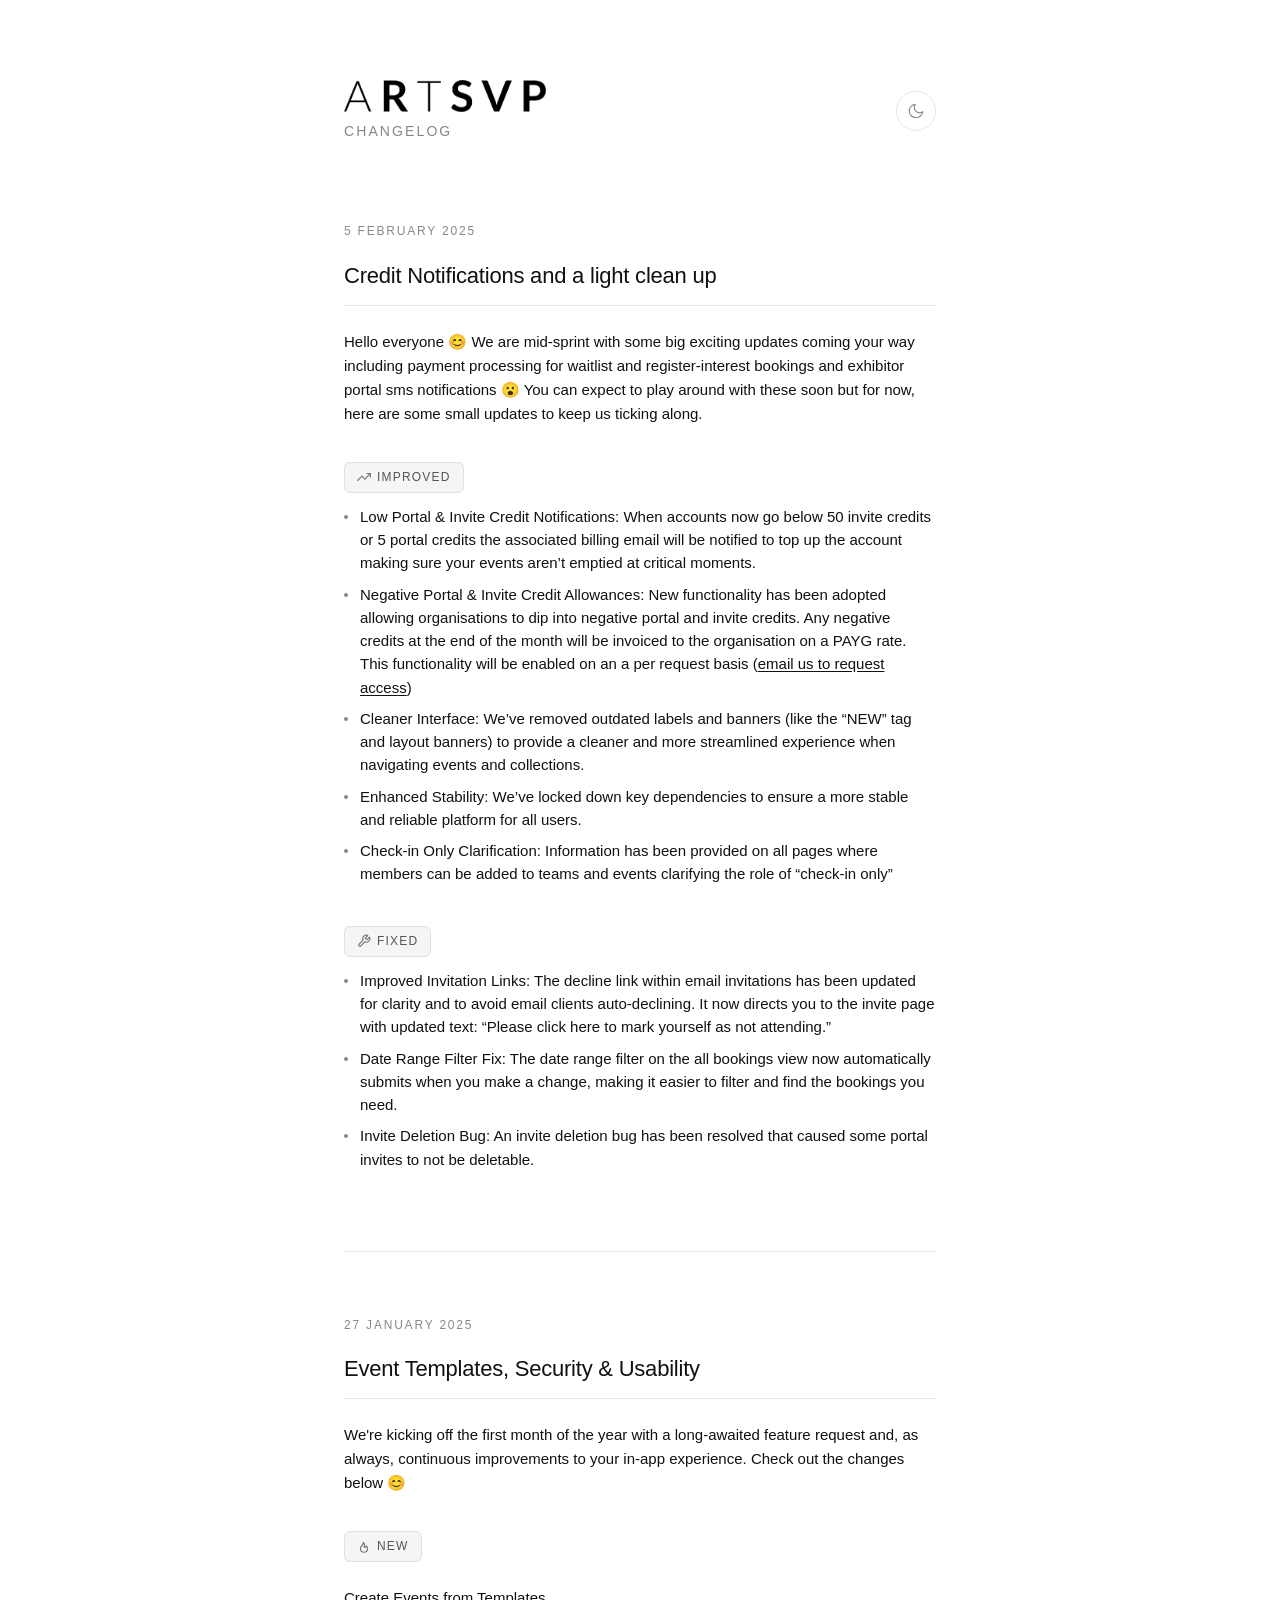
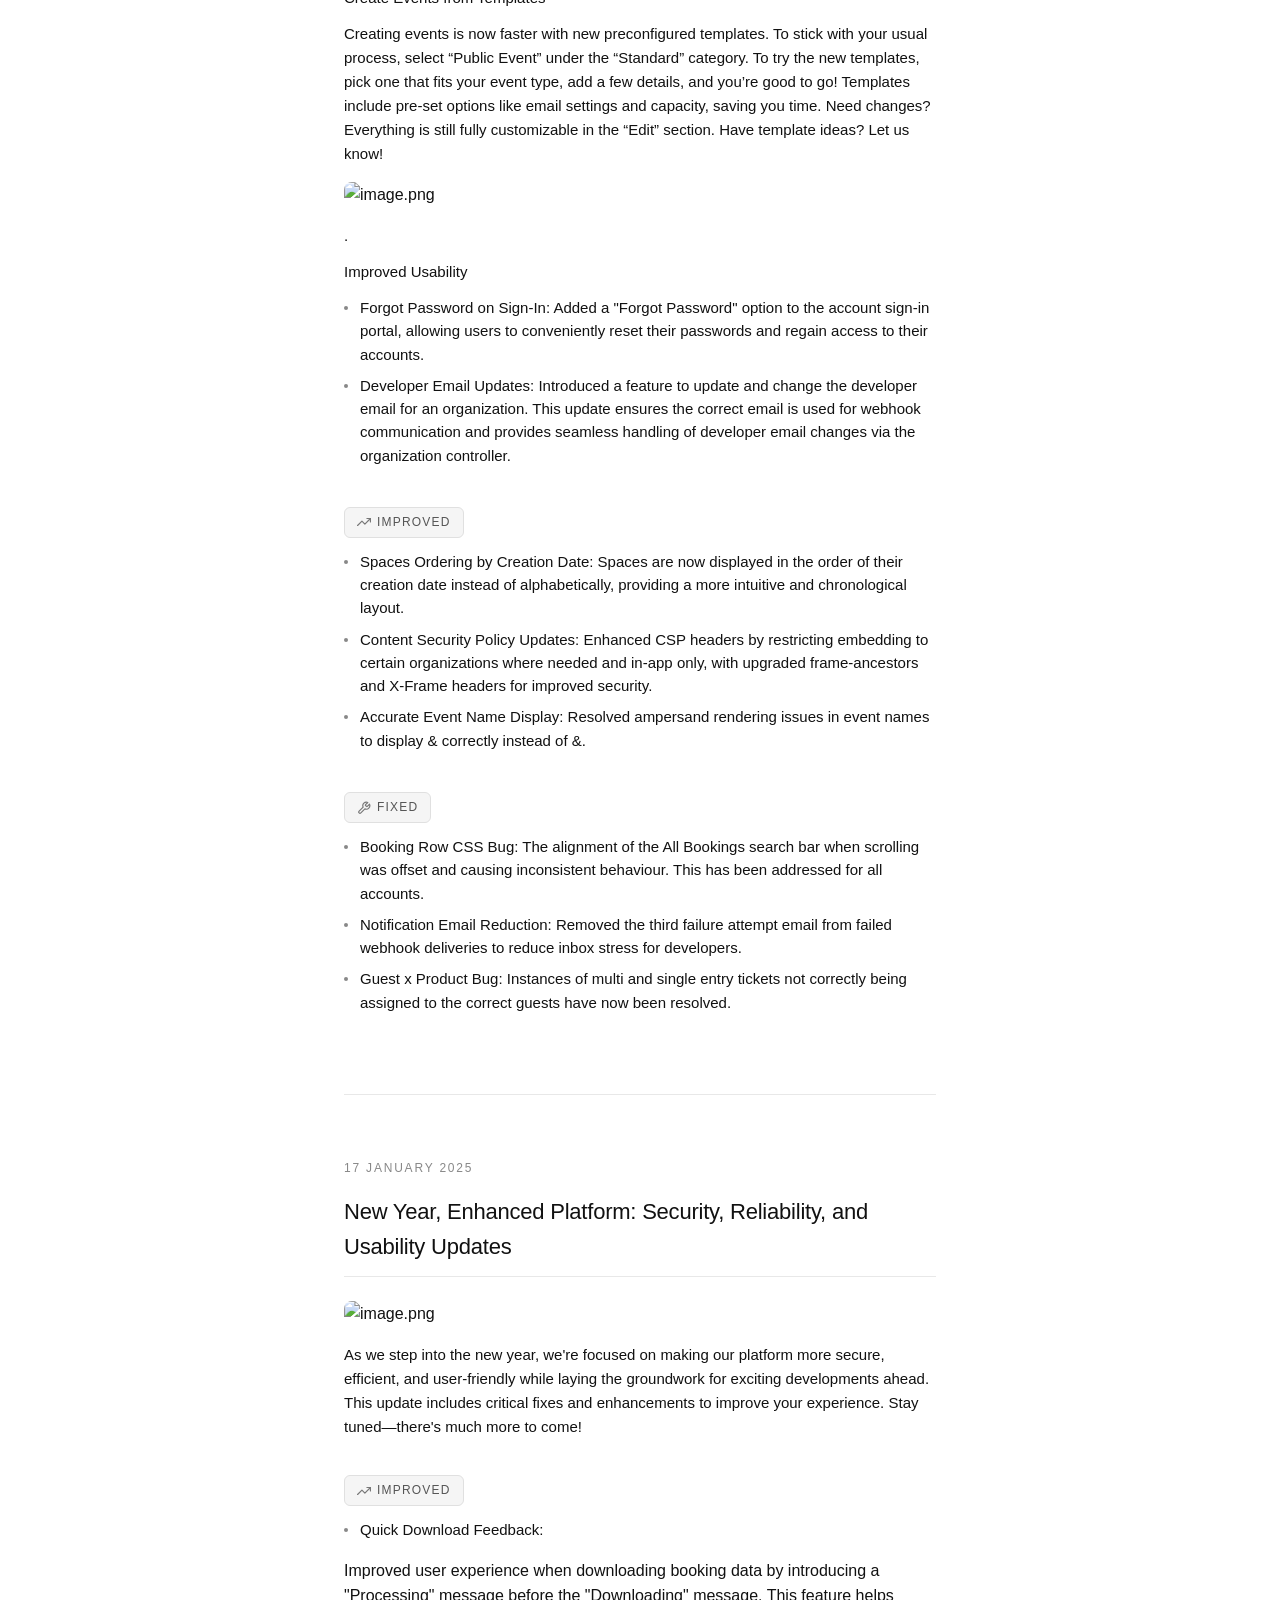
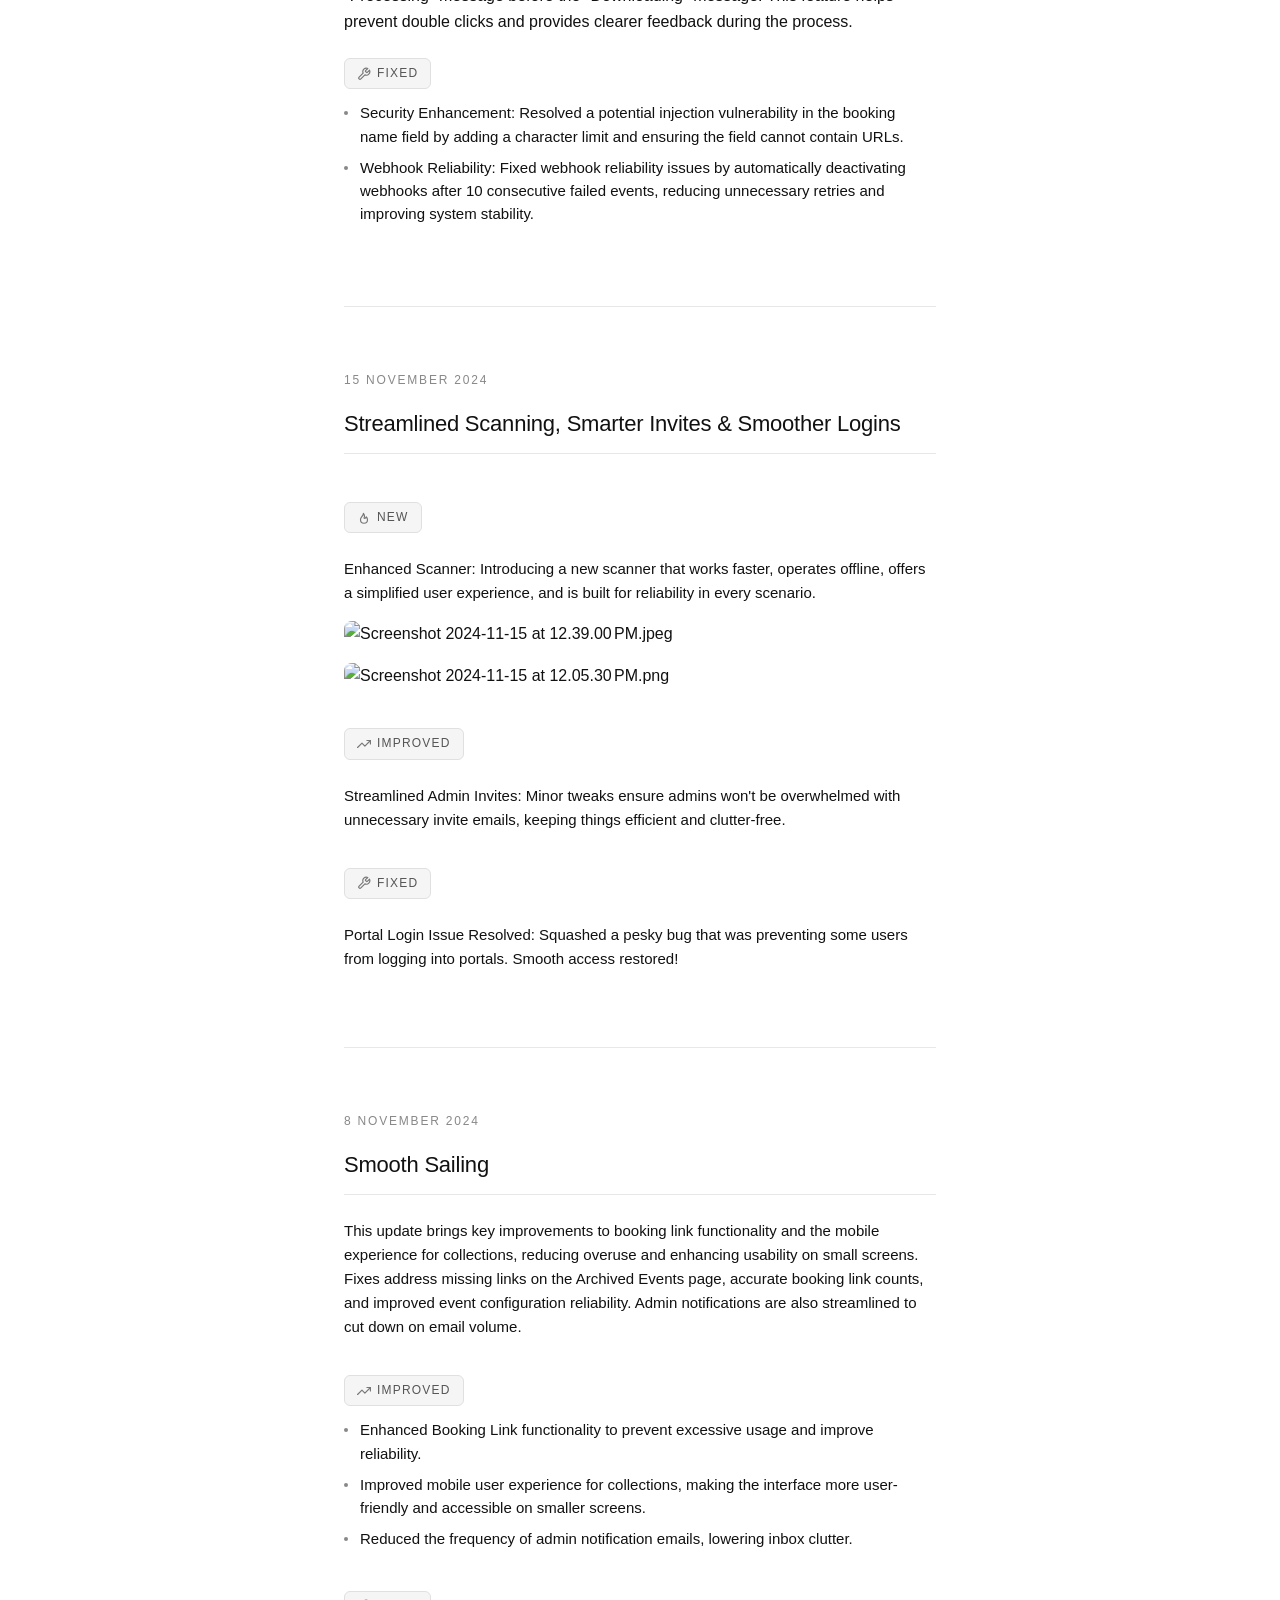
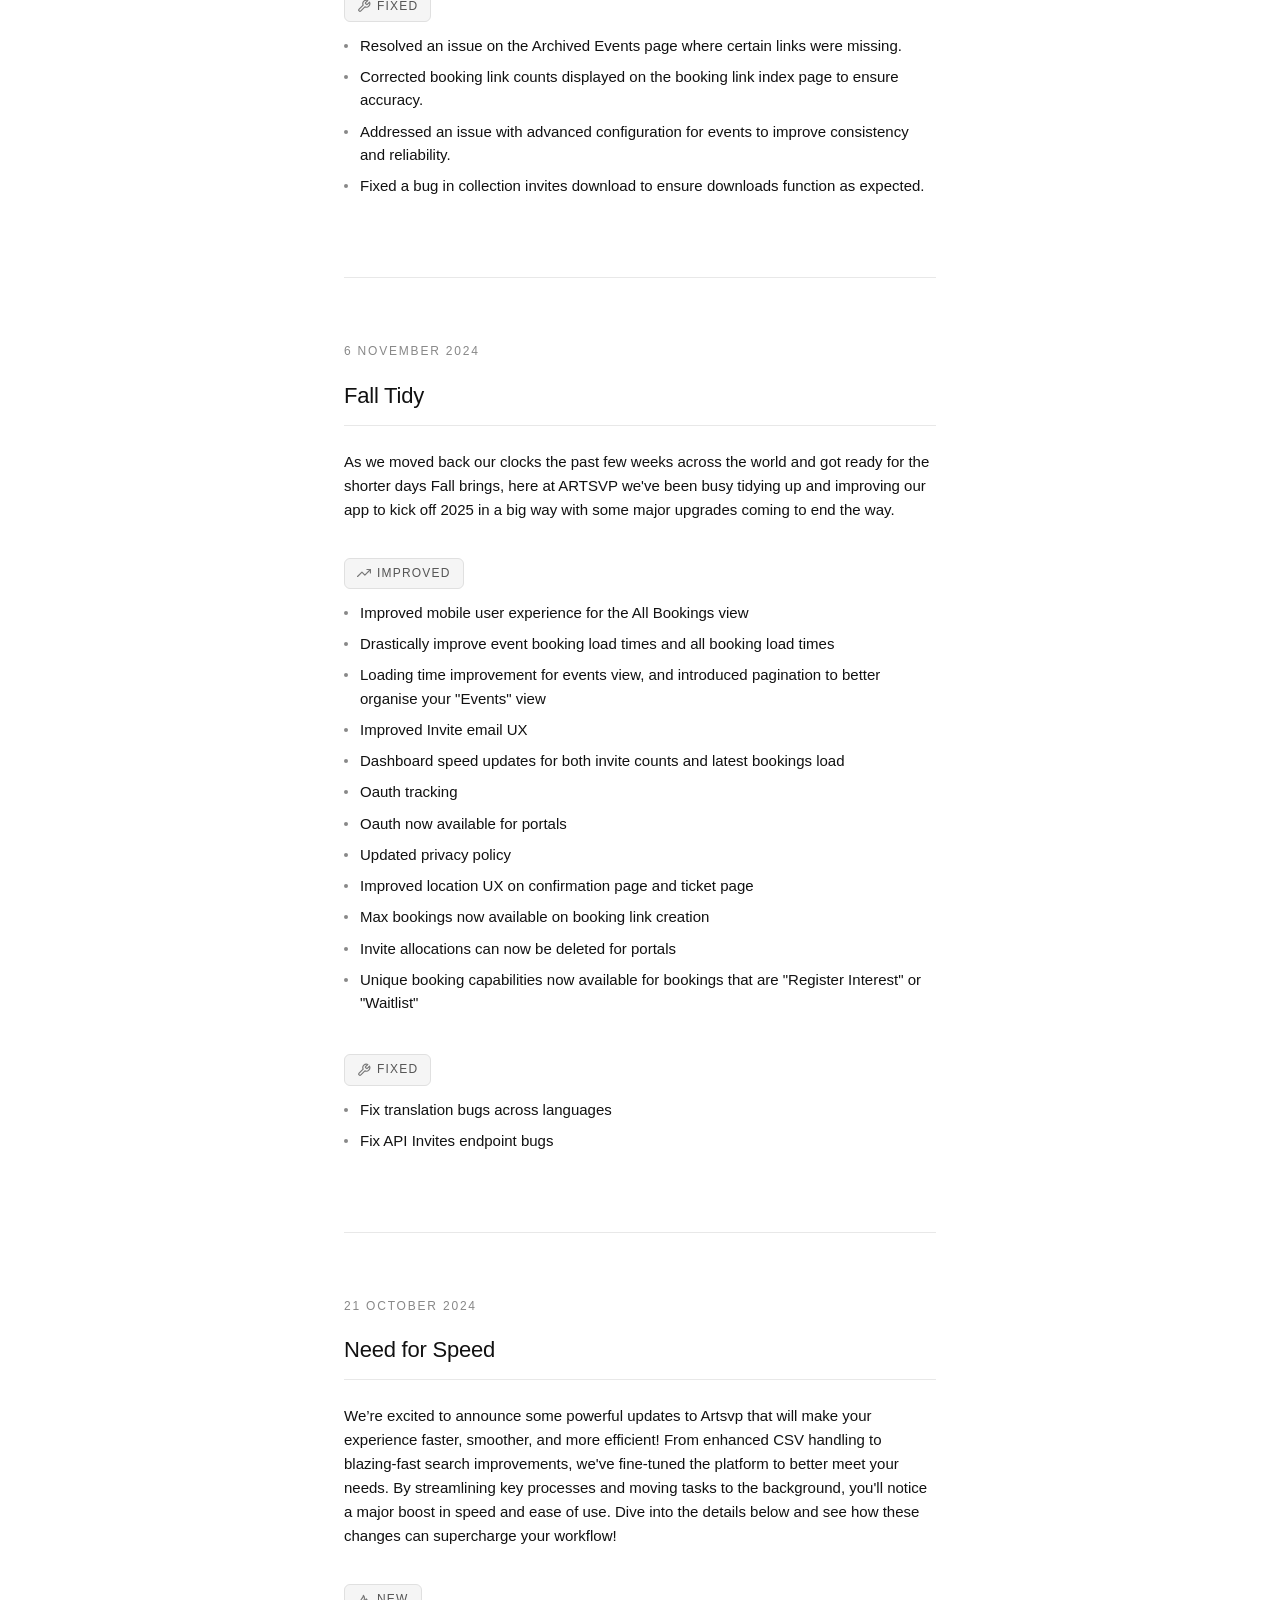
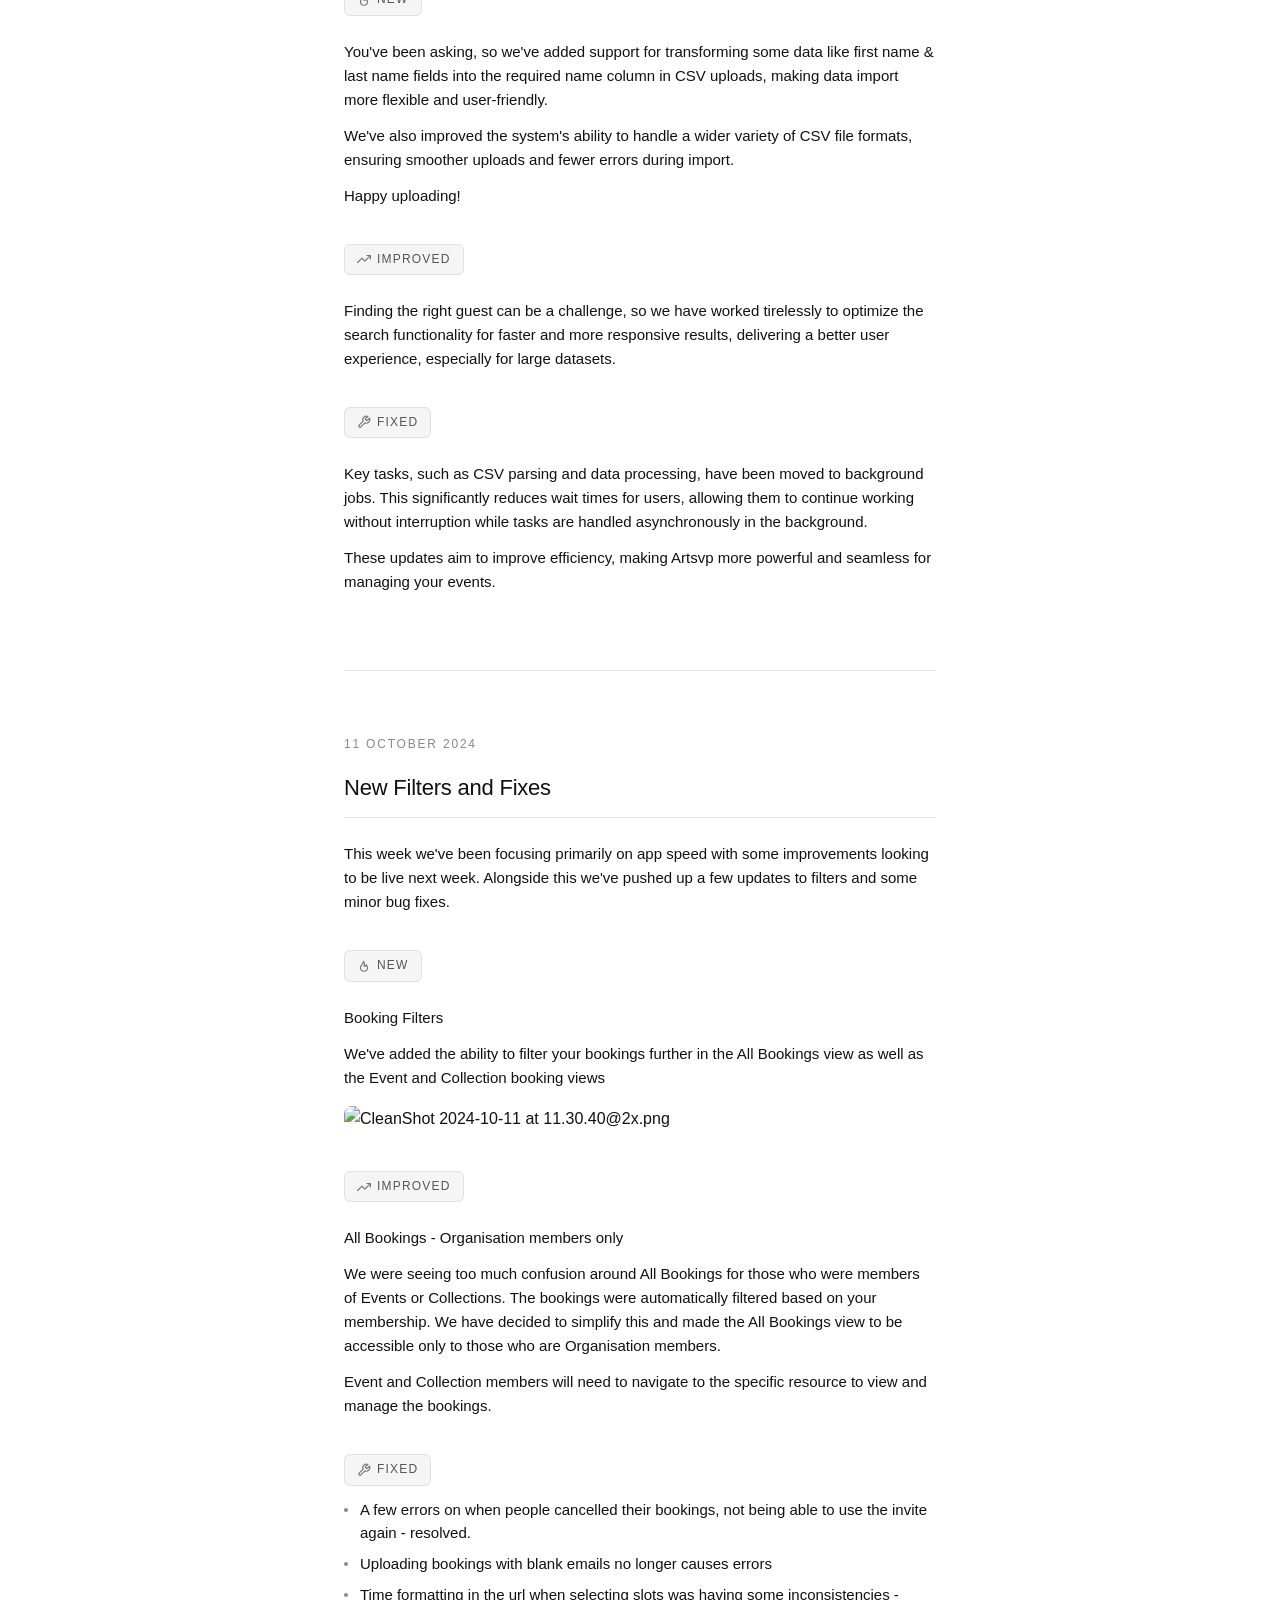
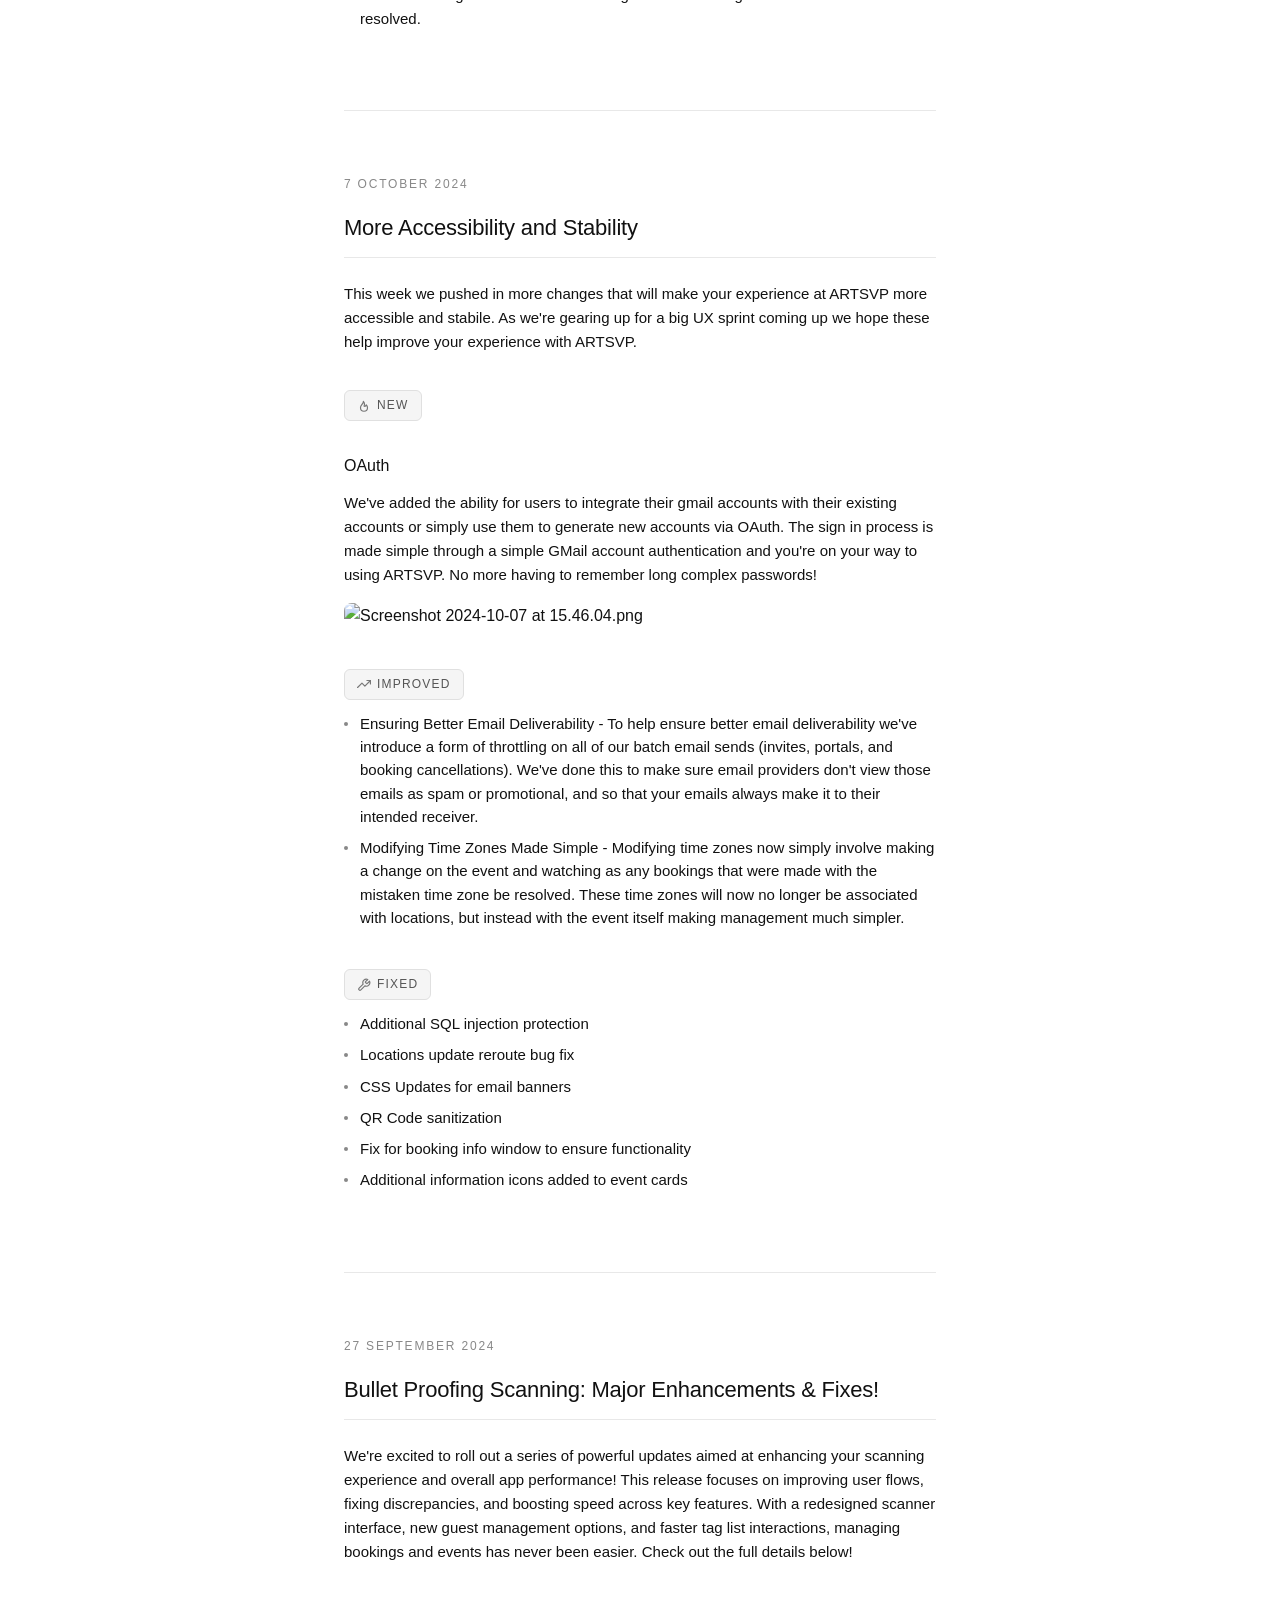
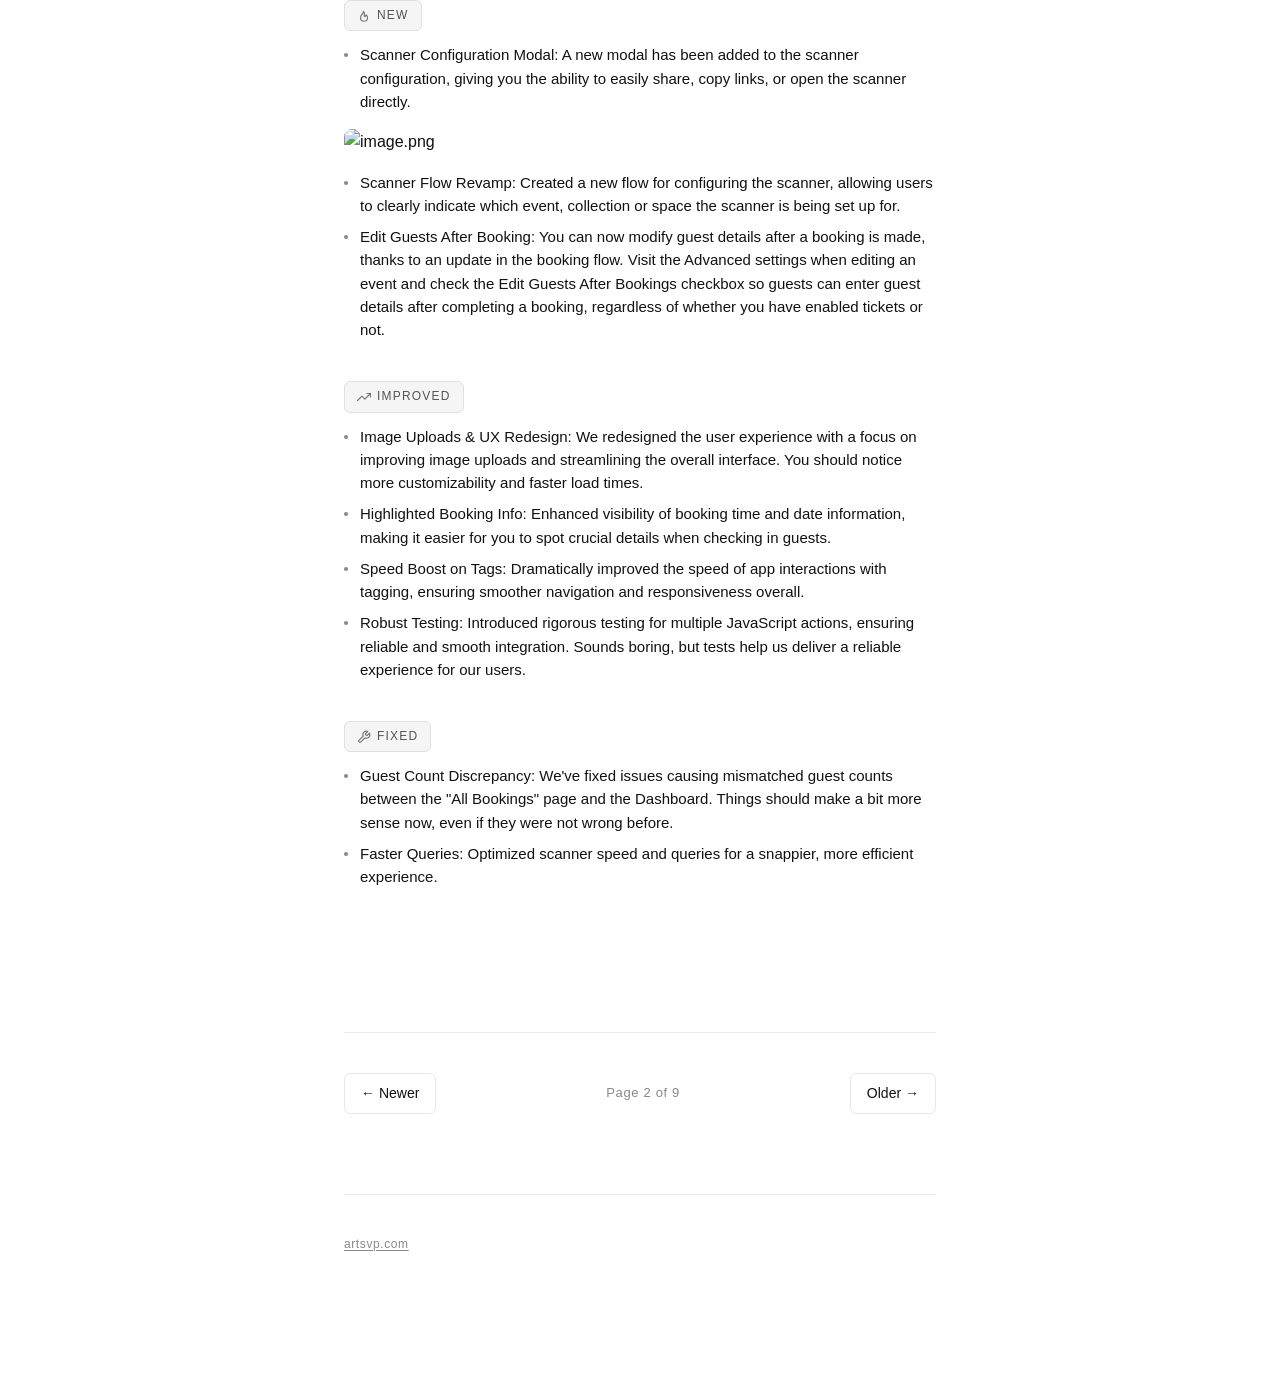
==== commit 6d6352df: "Fix sub-headings styling, decode HTML entities in titles, clean up entry content" ====
--- a/page-2.html
+++ b/page-2.html
@@ -147,6 +147,15 @@
   }
 
   .entry h3 {
+    font-size: 16px;
+    font-weight: 500;
+    margin: 20px 0 8px;
+    color: var(--fg);
+  }
+
+  .entry h3.cat-new,
+  .entry h3.cat-improved,
+  .entry h3.cat-fixed {
     font-size: 12px;
     font-weight: 500;
     text-transform: uppercase;
@@ -307,7 +316,7 @@
 
   <article class="entry">
     <time>27 January 2025</time>
-    <h2>Event Templates, Security &amp; Usability</h2>
+    <h2>Event Templates, Security & Usability</h2>
     <p>We're kicking off the first month of the year with a long-awaited feature request and, as always, continuous improvements to your in-app experience. Check out the changes below 😊</p>
 <h3 class="cat-new"><svg width="14" height="14" viewBox="0 0 24 24" fill="none" stroke="currentColor" stroke-width="2" stroke-linecap="round" stroke-linejoin="round"><path d="M12 12c2-2.96 0-7-1-8 0 3.038-1.773 4.741-3 6-1.226 1.26-2 3.24-2 5a6 6 0 1 0 12 0c0-1.532-1.056-3.94-2-5-1.786 3-2.791 3-4 2z"/></svg><span>New</span></h3>
 <p>Create Events from Templates</p>
@@ -320,7 +329,7 @@
 <h3 class="cat-improved"><svg width="14" height="14" viewBox="0 0 24 24" fill="none" stroke="currentColor" stroke-width="2" stroke-linecap="round" stroke-linejoin="round"><polyline points="23 6 13.5 15.5 8.5 10.5 1 18"/><polyline points="17 6 23 6 23 12"/></svg><span>Improved</span></h3>
 <ul><li>Spaces Ordering by Creation Date: Spaces are now displayed in the order of their creation date instead of alphabetically, providing a more intuitive and chronological layout.</li>
 <li>Content Security Policy Updates: Enhanced CSP headers by restricting embedding to certain organizations where needed and in-app only, with upgraded frame-ancestors and X-Frame headers for improved security.</li>
-<li>Accurate Event Name Display: Resolved ampersand rendering issues in event names to display & correctly instead of &amp;.</li></ul>
+<li>Accurate Event Name Display: Resolved ampersand rendering issues in event names to display & correctly instead of &.</li></ul>
 <h3 class="cat-fixed"><svg width="14" height="14" viewBox="0 0 24 24" fill="none" stroke="currentColor" stroke-width="2" stroke-linecap="round" stroke-linejoin="round"><path d="M14.7 6.3a1 1 0 0 0 0 1.4l1.6 1.6a1 1 0 0 0 1.4 0l3.77-3.77a6 6 0 0 1-7.94 7.94l-6.91 6.91a2.12 2.12 0 0 1-3-3l6.91-6.91a6 6 0 0 1 7.94-7.94l-3.76 3.76z"/></svg><span>Fixed</span></h3>
 <ul><li>Booking Row CSS Bug: The alignment of the All Bookings search bar when scrolling was offset and causing inconsistent behaviour. This has been addressed for all accounts.</li>
 <li>Notification Email Reduction: Removed the third failure attempt email from failed webhook deliveries to reduce inbox stress for developers.</li>
@@ -341,7 +350,7 @@
 
   <article class="entry">
     <time>15 November 2024</time>
-    <h2>Streamlined Scanning, Smarter Invites &amp; Smoother Logins</h2>
+    <h2>Streamlined Scanning, Smarter Invites & Smoother Logins</h2>
     <h3 class="cat-new"><svg width="14" height="14" viewBox="0 0 24 24" fill="none" stroke="currentColor" stroke-width="2" stroke-linecap="round" stroke-linejoin="round"><path d="M12 12c2-2.96 0-7-1-8 0 3.038-1.773 4.741-3 6-1.226 1.26-2 3.24-2 5a6 6 0 1 0 12 0c0-1.532-1.056-3.94-2-5-1.786 3-2.791 3-4 2z"/></svg><span>New</span></h3>
 <p>Enhanced Scanner: Introducing a new scanner that works faster, operates offline, offers a simplified user experience, and is built for reliability in every scenario.</p>
 <img src="https://cloud.headwayapp.co/changelogs_images/images/big/000/136/477-b9b890d6ef9e1269baf130e083ba09d512049bc5.jpg" alt="Screenshot 2024-11-15 at 12.39.00 PM.jpeg" class="entry-img">
@@ -444,7 +453,7 @@
 
   <article class="entry">
     <time>27 September 2024</time>
-    <h2>Bullet Proofing Scanning: Major Enhancements &amp; Fixes!</h2>
+    <h2>Bullet Proofing Scanning: Major Enhancements & Fixes!</h2>
     <p>We're excited to roll out a series of powerful updates aimed at enhancing your scanning experience and overall app performance! This release focuses on improving user flows, fixing discrepancies, and boosting speed across key features. With a redesigned scanner interface, new guest management options, and faster tag list interactions, managing bookings and events has never been easier. Check out the full details below!</p>
 <h3 class="cat-new"><svg width="14" height="14" viewBox="0 0 24 24" fill="none" stroke="currentColor" stroke-width="2" stroke-linecap="round" stroke-linejoin="round"><path d="M12 12c2-2.96 0-7-1-8 0 3.038-1.773 4.741-3 6-1.226 1.26-2 3.24-2 5a6 6 0 1 0 12 0c0-1.532-1.056-3.94-2-5-1.786 3-2.791 3-4 2z"/></svg><span>New</span></h3>
 <ul><li>Scanner Configuration Modal: A new modal has been added to the scanner configuration, giving you the ability to easily share, copy links, or open the scanner directly.</li></ul>
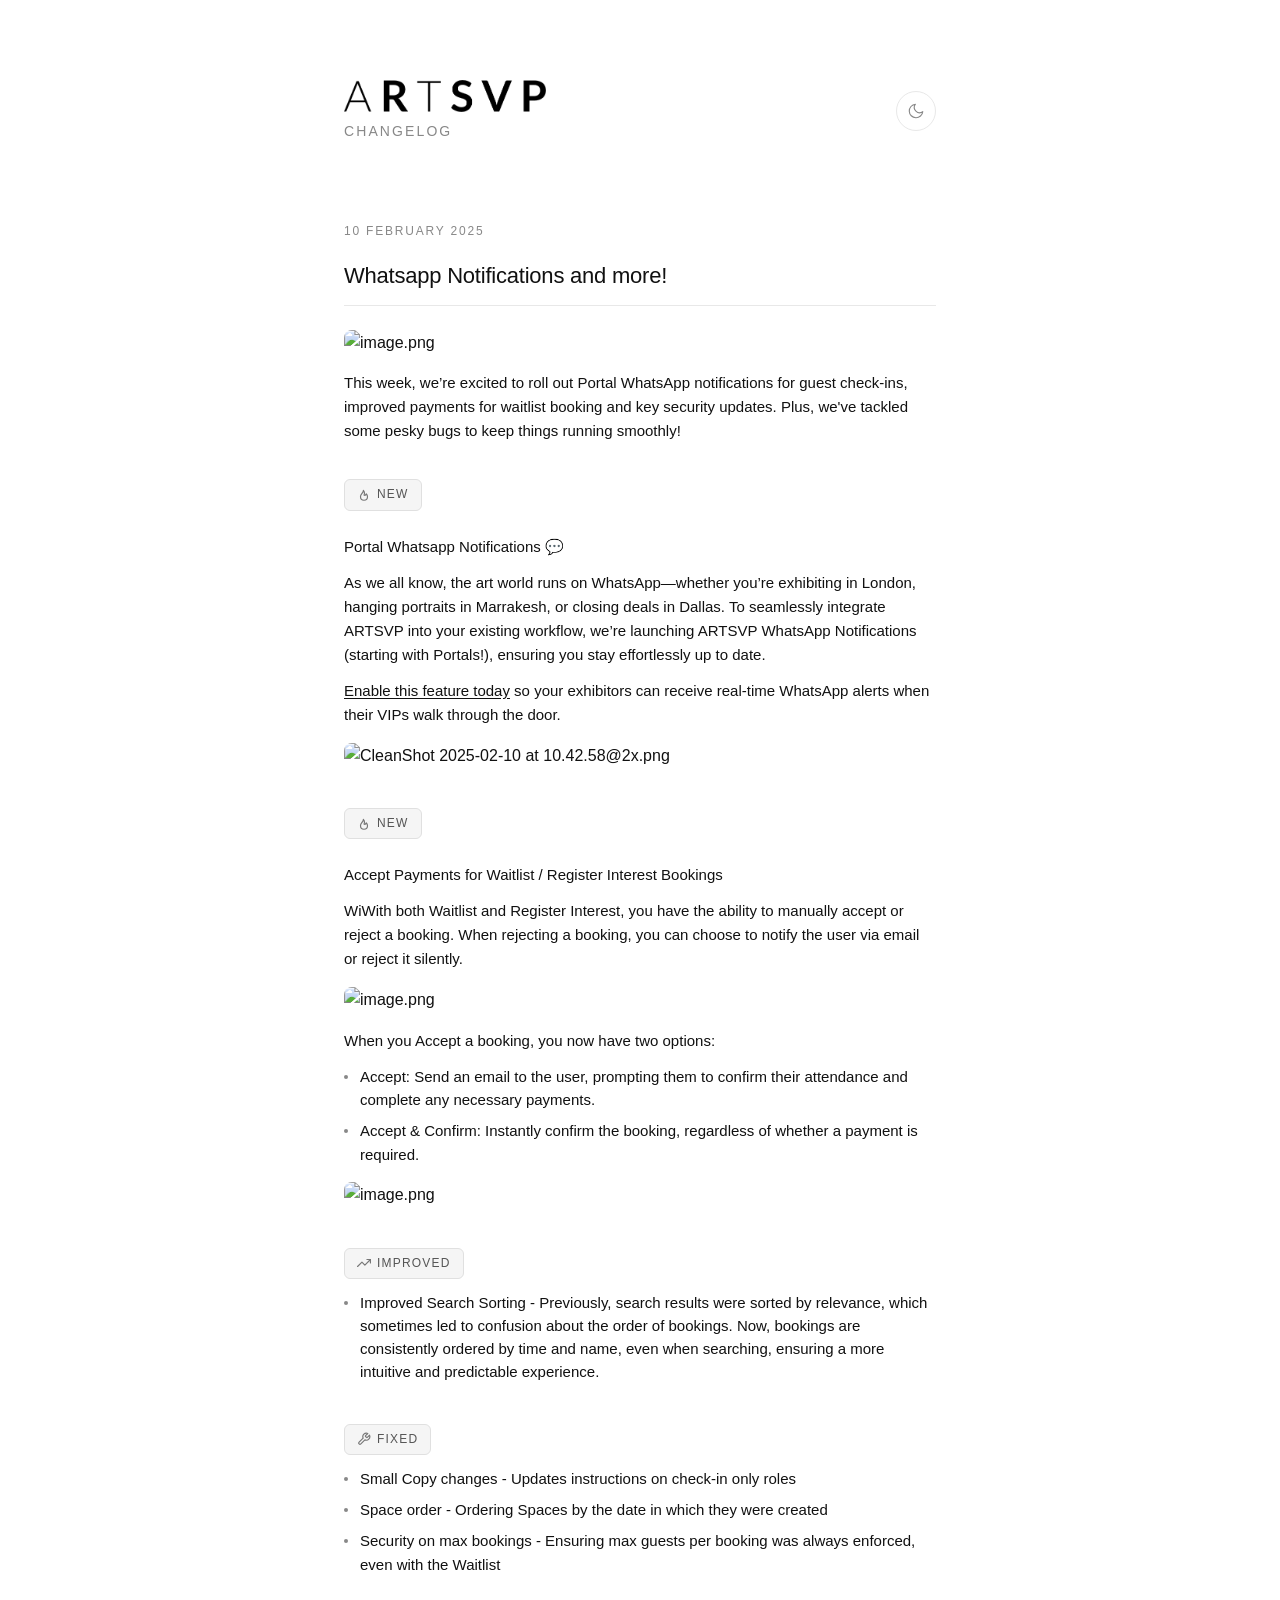
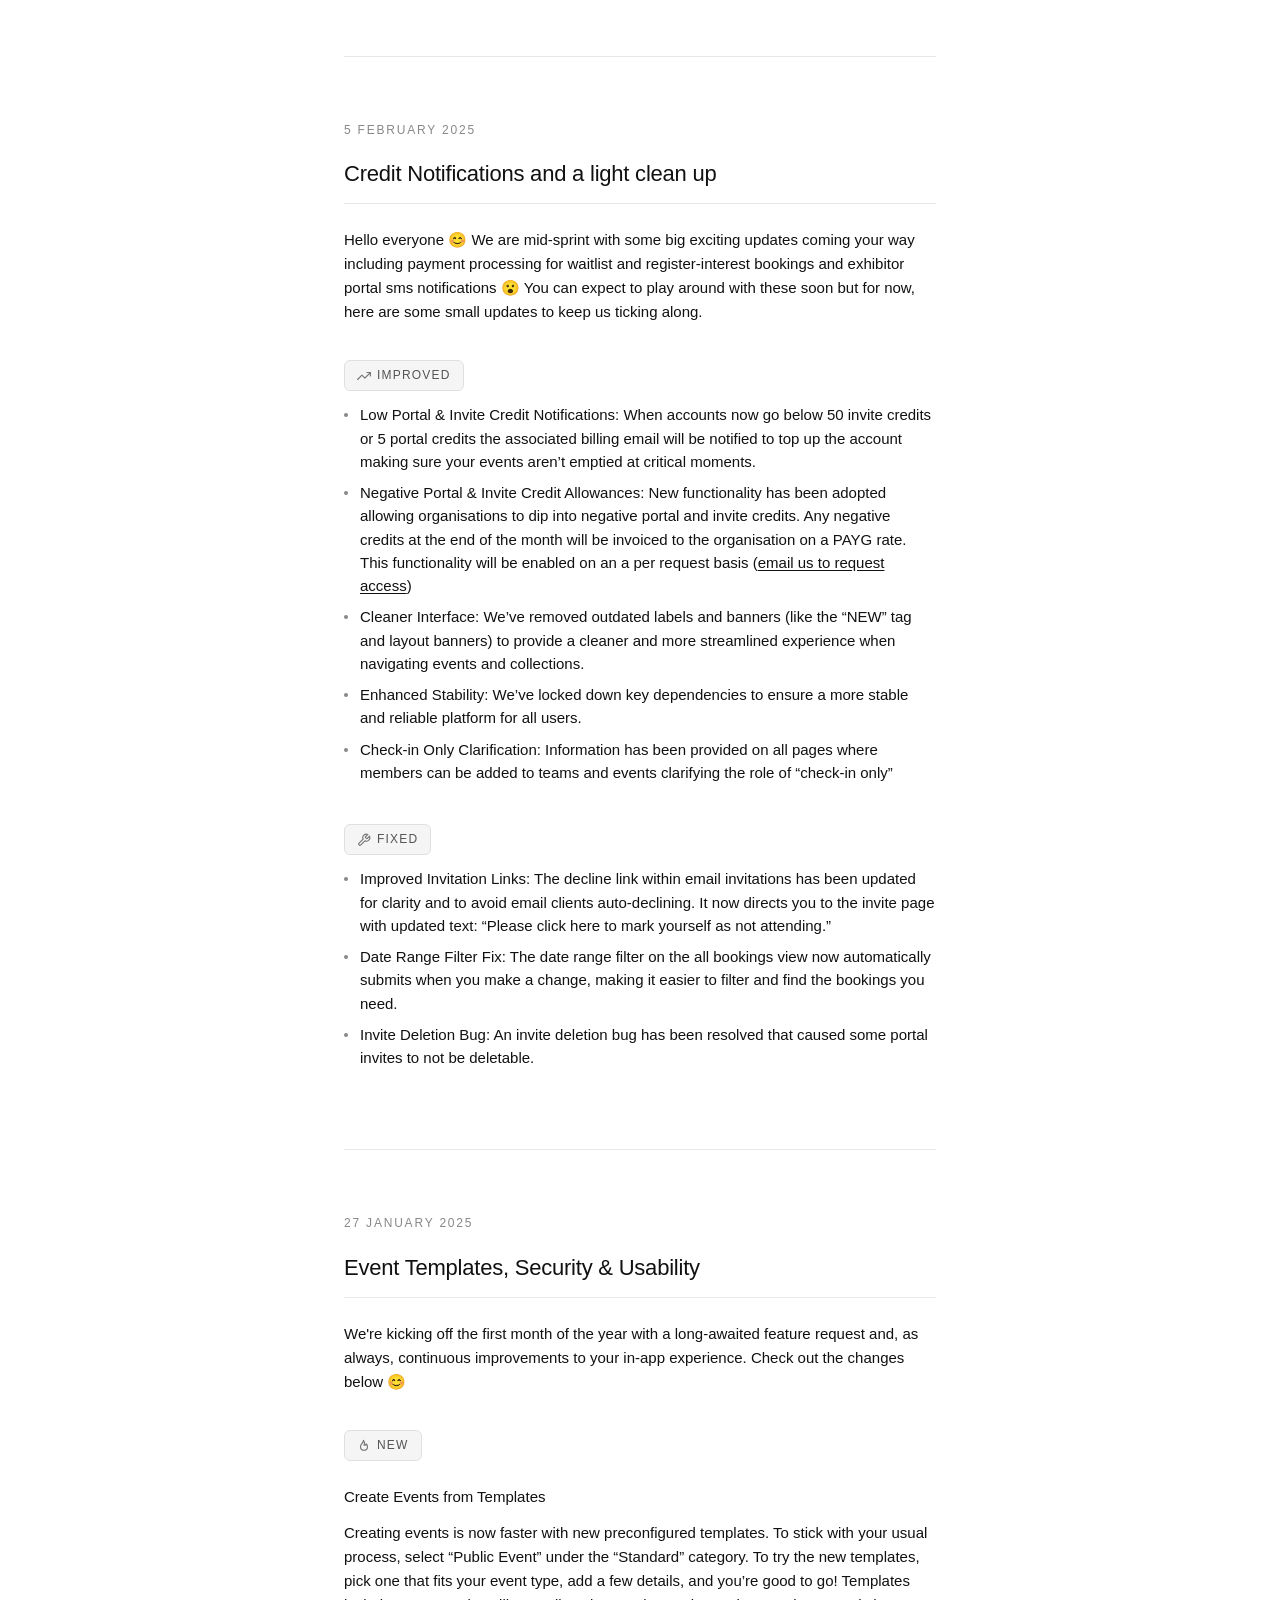
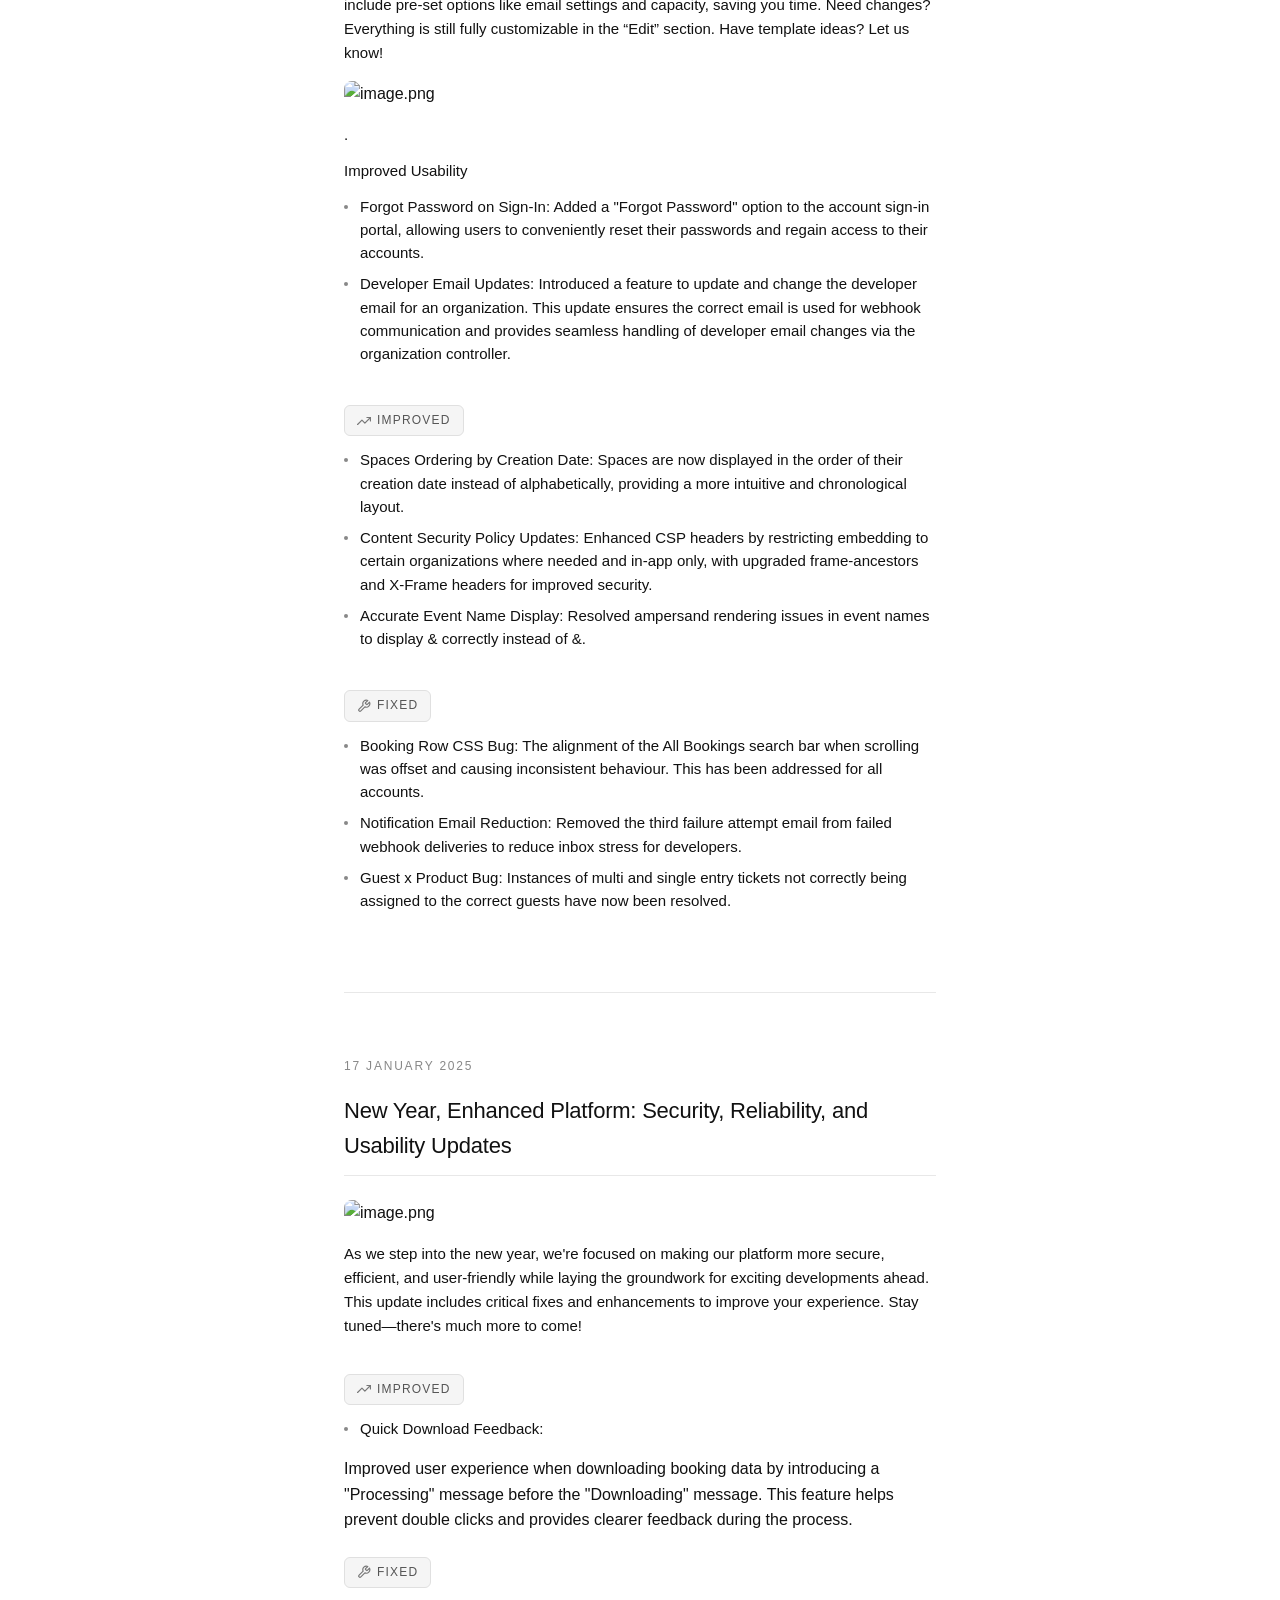
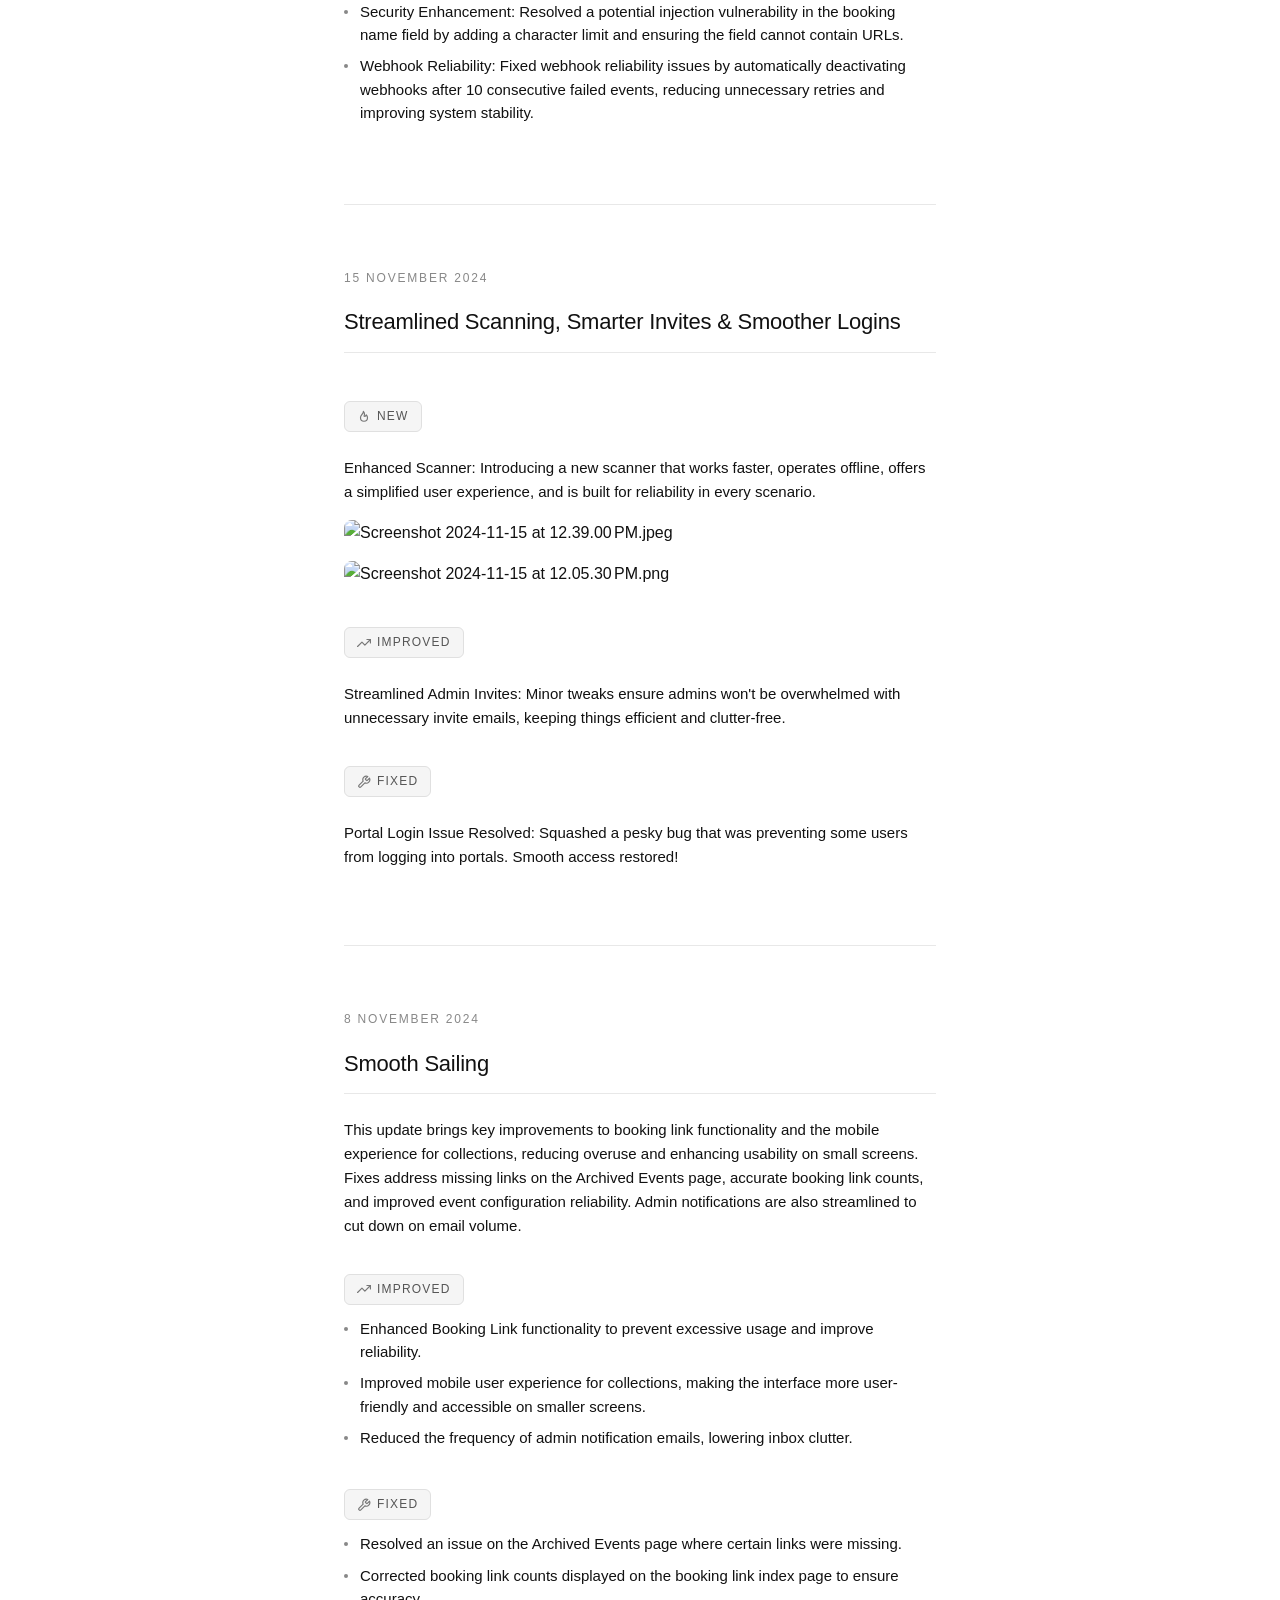
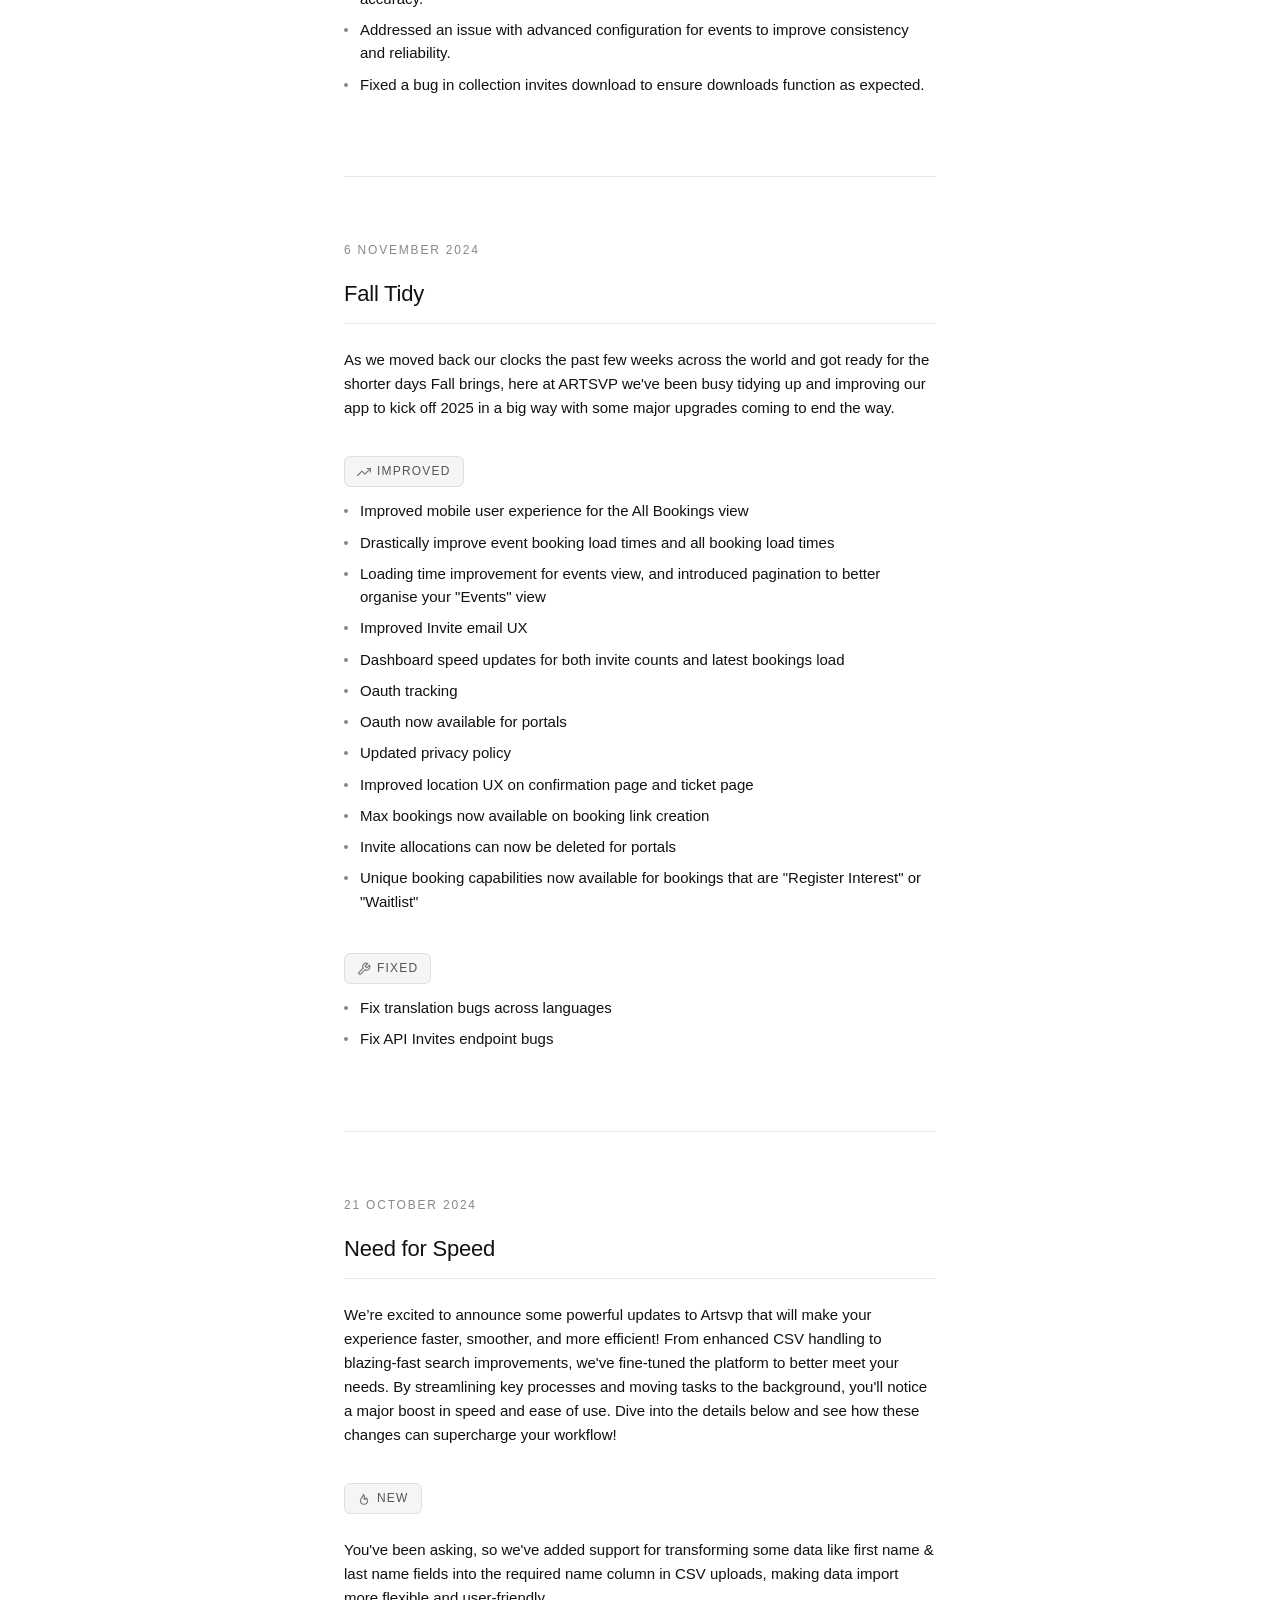
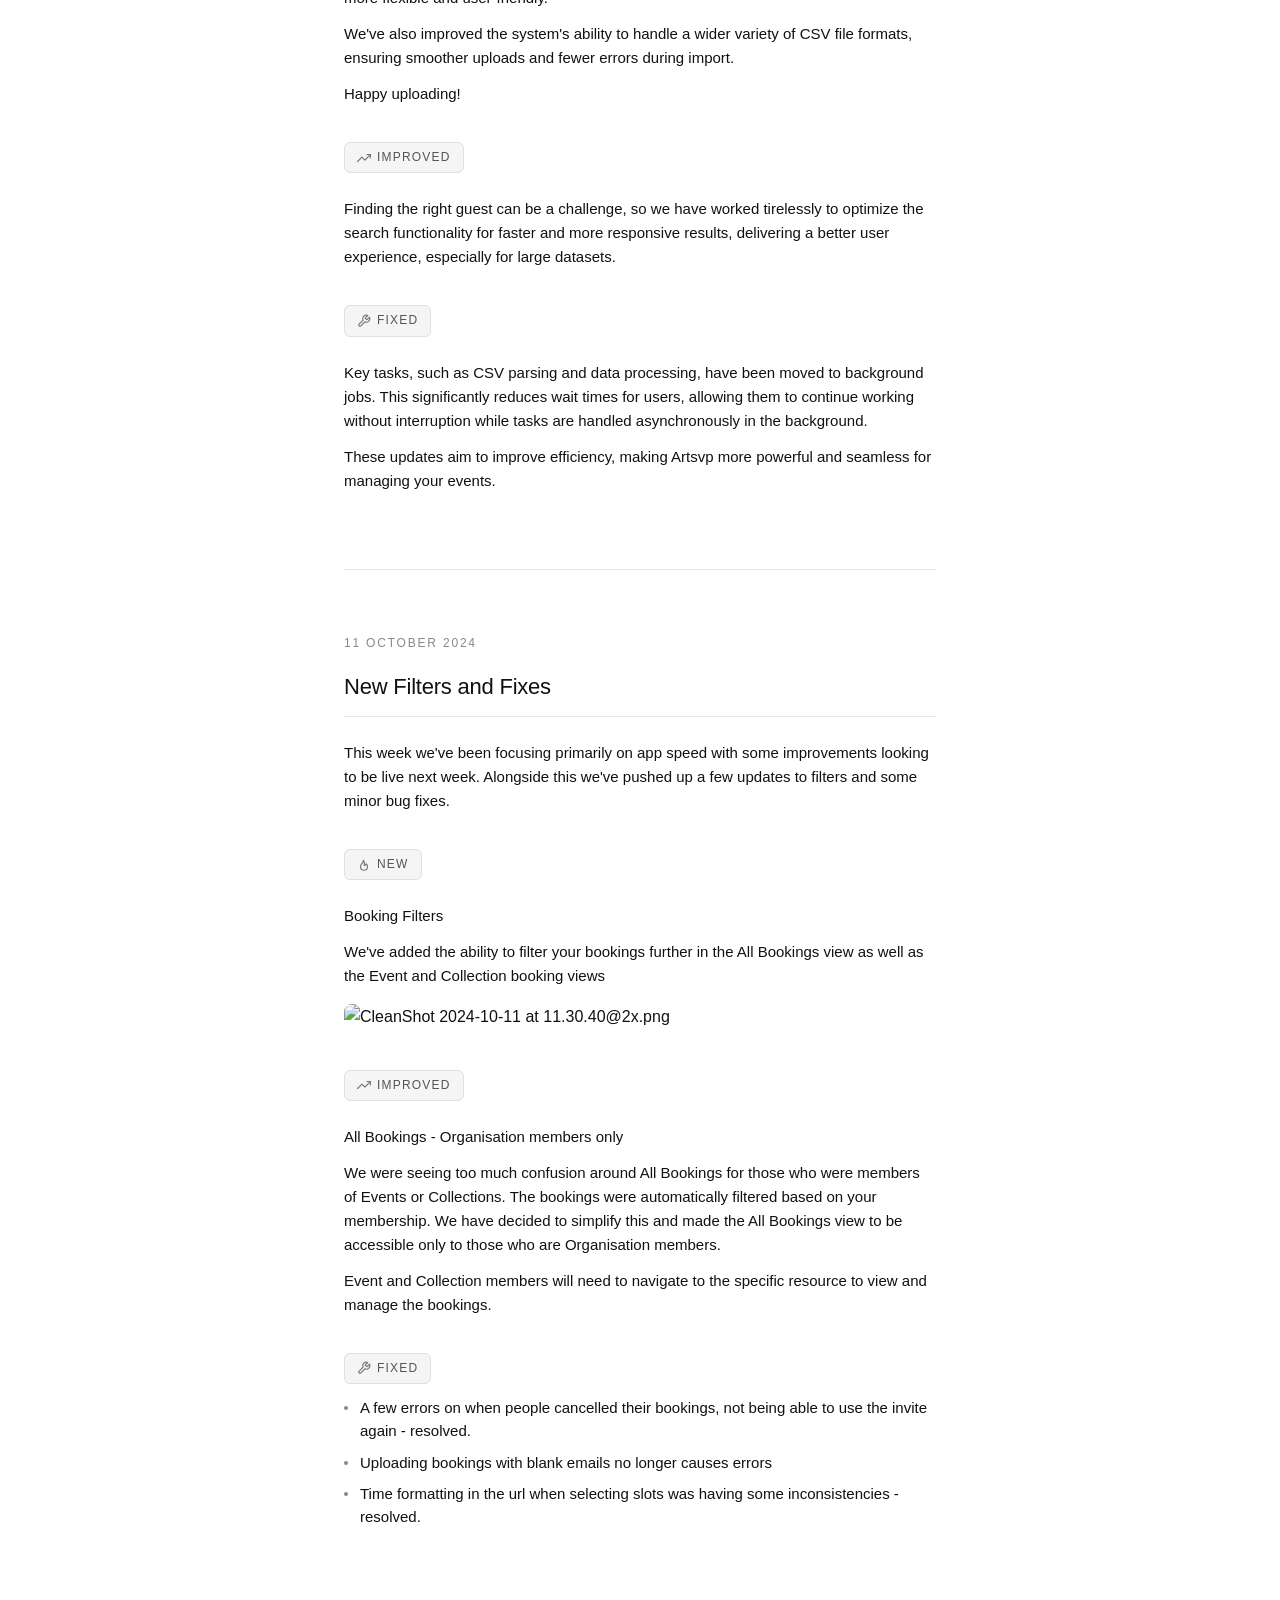
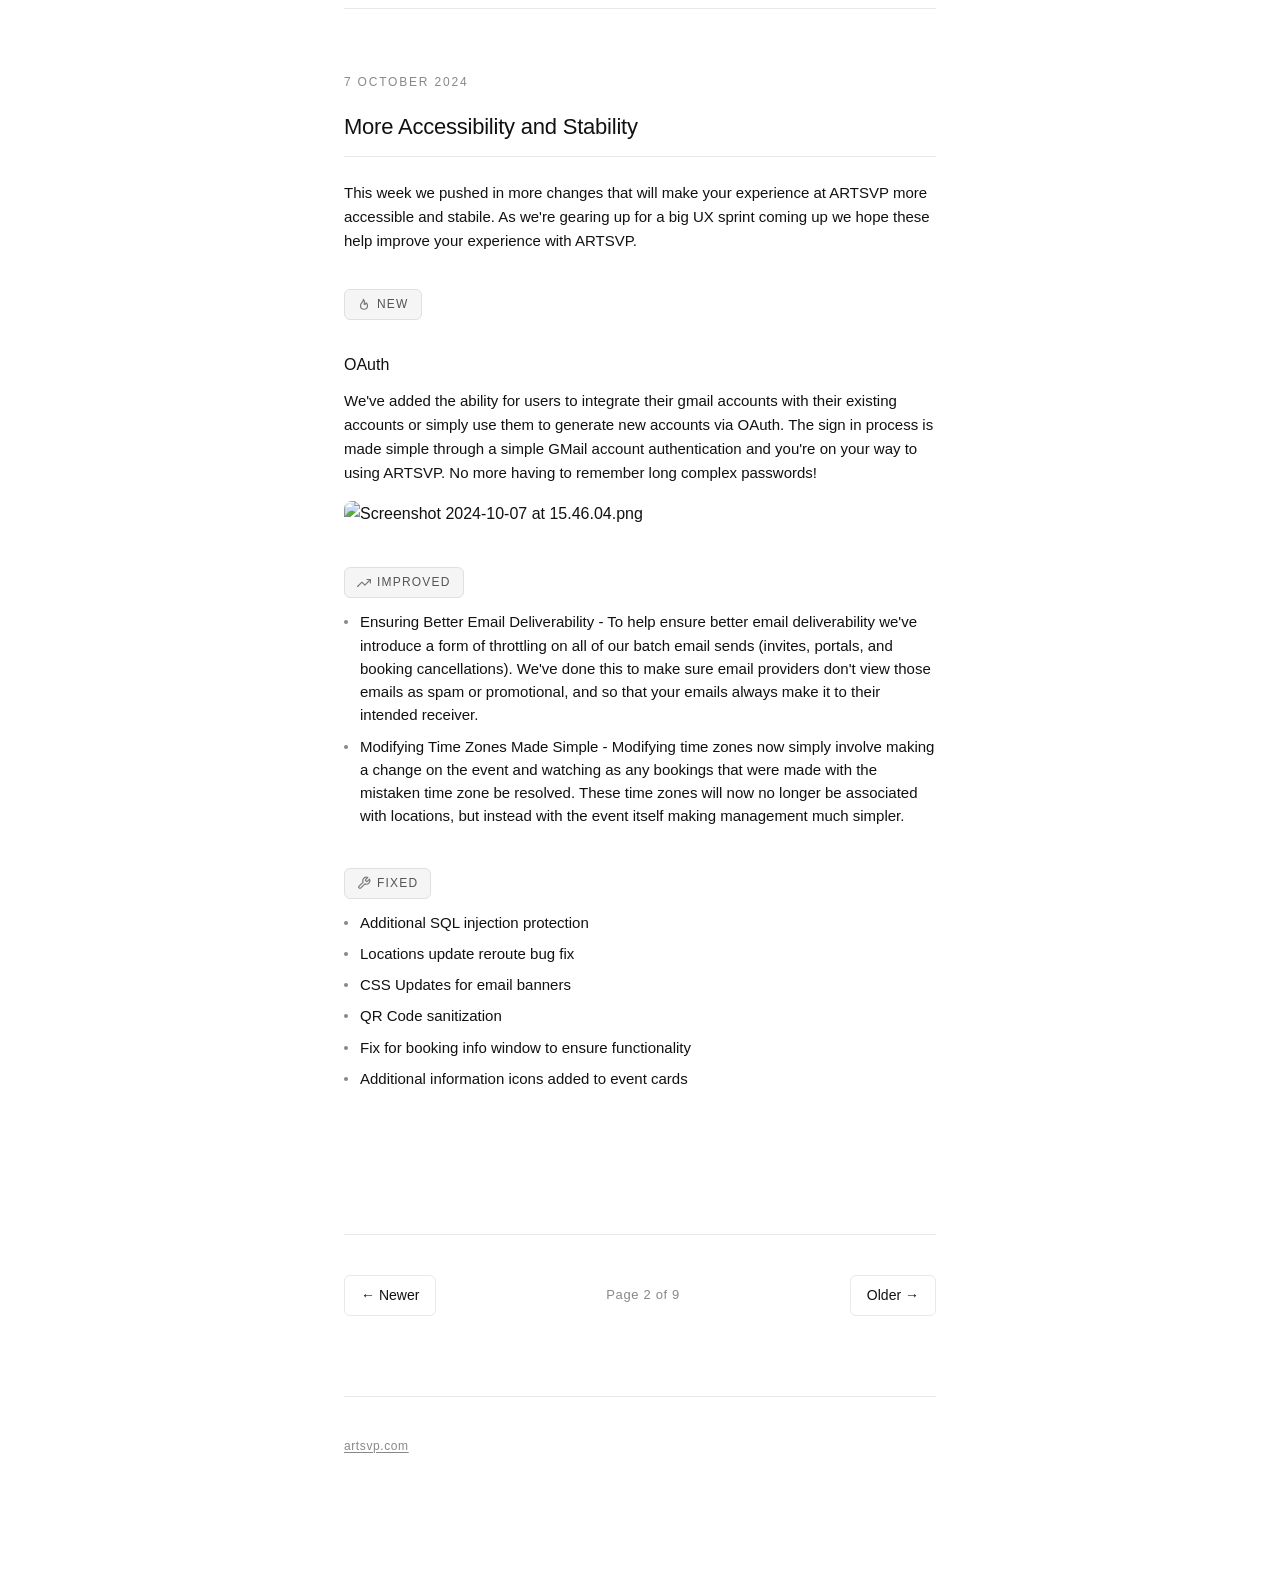
==== commit 7d8a7978: "Changelog: 2026-03-16" ====
--- a/page-2.html
+++ b/page-2.html
@@ -299,6 +299,32 @@
 <main>
 
   <article class="entry">
+    <time>10 February 2025</time>
+    <h2>Whatsapp Notifications and more!</h2>
+    <img src="https://cloud.headwayapp.co/changelogs_images/images/big/000/139/796-3f21d14fbf716c39179b8a95e99c33ff99483665.png" alt="image.png" class="entry-img">
+<p>This week, we’re excited to roll out Portal WhatsApp notifications for guest check-ins, improved payments for waitlist booking and key security updates. Plus, we've tackled some pesky bugs to keep things running smoothly!</p>
+<h3 class="cat-new"><svg width="14" height="14" viewBox="0 0 24 24" fill="none" stroke="currentColor" stroke-width="2" stroke-linecap="round" stroke-linejoin="round"><path d="M12 12c2-2.96 0-7-1-8 0 3.038-1.773 4.741-3 6-1.226 1.26-2 3.24-2 5a6 6 0 1 0 12 0c0-1.532-1.056-3.94-2-5-1.786 3-2.791 3-4 2z"/></svg><span>New</span></h3>
+<p>Portal Whatsapp Notifications 💬</p>
+<p>As we all know, the art world runs on WhatsApp—whether you’re exhibiting in London, hanging portraits in Marrakesh, or closing deals in Dallas. To seamlessly integrate ARTSVP into your existing workflow, we’re launching ARTSVP WhatsApp Notifications (starting with Portals!), ensuring you stay effortlessly up to date.</p>
+<p><a href="mailto:support@artsvp.com?subject=WhatsappNotifications">Enable this feature today</a> so your exhibitors can receive real-time WhatsApp alerts when their VIPs walk through the door.</p>
+<img src="https://cloud.headwayapp.co/changelogs_images/images/big/000/139/793-e0d3bbeb33f0e4257859aecafba6000c03783172.png" alt="CleanShot 2025-02-10 at 10.42.58@2x.png" class="entry-img">
+<h3 class="cat-new"><svg width="14" height="14" viewBox="0 0 24 24" fill="none" stroke="currentColor" stroke-width="2" stroke-linecap="round" stroke-linejoin="round"><path d="M12 12c2-2.96 0-7-1-8 0 3.038-1.773 4.741-3 6-1.226 1.26-2 3.24-2 5a6 6 0 1 0 12 0c0-1.532-1.056-3.94-2-5-1.786 3-2.791 3-4 2z"/></svg><span>New</span></h3>
+<p>Accept Payments for Waitlist / Register Interest Bookings</p>
+<p>WiWith both Waitlist and Register Interest, you have the ability to manually accept or reject a booking. When rejecting a booking, you can choose to notify the user via email or reject it silently.</p>
+<img src="https://cloud.headwayapp.co/changelogs_images/images/big/000/139/794-6407e2b0e71fde1a54dc5d8b7a42f023f093a270.png" alt="image.png" class="entry-img">
+<p>When you Accept a booking, you now have two options:</p>
+<ul><li>Accept: Send an email to the user, prompting them to confirm their attendance and complete any necessary payments.</li>
+<li>Accept & Confirm: Instantly confirm the booking, regardless of whether a payment is required.</li></ul>
+<img src="https://cloud.headwayapp.co/changelogs_images/images/big/000/139/795-85c411ce8efd24de192c5c352a43fb93627e938b.png" alt="image.png" class="entry-img">
+<h3 class="cat-improved"><svg width="14" height="14" viewBox="0 0 24 24" fill="none" stroke="currentColor" stroke-width="2" stroke-linecap="round" stroke-linejoin="round"><polyline points="23 6 13.5 15.5 8.5 10.5 1 18"/><polyline points="17 6 23 6 23 12"/></svg><span>Improved</span></h3>
+<ul><li>Improved Search Sorting - Previously, search results were sorted by relevance, which sometimes led to confusion about the order of bookings. Now, bookings are consistently ordered by time and name, even when searching, ensuring a more intuitive and predictable experience.</li></ul>
+<h3 class="cat-fixed"><svg width="14" height="14" viewBox="0 0 24 24" fill="none" stroke="currentColor" stroke-width="2" stroke-linecap="round" stroke-linejoin="round"><path d="M14.7 6.3a1 1 0 0 0 0 1.4l1.6 1.6a1 1 0 0 0 1.4 0l3.77-3.77a6 6 0 0 1-7.94 7.94l-6.91 6.91a2.12 2.12 0 0 1-3-3l6.91-6.91a6 6 0 0 1 7.94-7.94l-3.76 3.76z"/></svg><span>Fixed</span></h3>
+<ul><li>Small Copy changes - Updates instructions on check-in only roles</li>
+<li>Space order - Ordering Spaces by the date in which they were created</li>
+<li>Security on max bookings - Ensuring max guests per booking was always enforced, even with the Waitlist</li></ul>
+  </article>
+
+  <article class="entry">
     <time>5 February 2025</time>
     <h2>Credit Notifications and a light clean up</h2>
     <p>Hello everyone 😊  We are mid-sprint with some big exciting updates coming your way including payment processing for waitlist and register-interest bookings and exhibitor portal sms notifications 😮 You can expect to play around with these soon but for now, here are some small updates to keep us ticking along.</p>
@@ -449,25 +475,6 @@
 <li>QR Code sanitization</li>
 <li>Fix for booking info window to ensure functionality</li>
 <li>Additional information icons added to event cards</li></ul>
-  </article>
-
-  <article class="entry">
-    <time>27 September 2024</time>
-    <h2>Bullet Proofing Scanning: Major Enhancements & Fixes!</h2>
-    <p>We're excited to roll out a series of powerful updates aimed at enhancing your scanning experience and overall app performance! This release focuses on improving user flows, fixing discrepancies, and boosting speed across key features. With a redesigned scanner interface, new guest management options, and faster tag list interactions, managing bookings and events has never been easier. Check out the full details below!</p>
-<h3 class="cat-new"><svg width="14" height="14" viewBox="0 0 24 24" fill="none" stroke="currentColor" stroke-width="2" stroke-linecap="round" stroke-linejoin="round"><path d="M12 12c2-2.96 0-7-1-8 0 3.038-1.773 4.741-3 6-1.226 1.26-2 3.24-2 5a6 6 0 1 0 12 0c0-1.532-1.056-3.94-2-5-1.786 3-2.791 3-4 2z"/></svg><span>New</span></h3>
-<ul><li>Scanner Configuration Modal: A new modal has been added to the scanner configuration, giving you the ability to easily share, copy links, or open the scanner directly.</li></ul>
-<img src="https://cloud.headwayapp.co/changelogs_images/images/big/000/134/270-e64d0f57e5b0caba23db056a44ba2359fd50cfa6.png" alt="image.png" class="entry-img">
-<ul><li>Scanner Flow Revamp: Created a new flow for configuring the scanner, allowing users to clearly indicate which event, collection or space the scanner is being set up for.</li>
-<li>Edit Guests After Booking: You can now modify guest details after a booking is made, thanks to an update in the booking flow. Visit the Advanced settings when editing an event and check the Edit Guests After Bookings checkbox so guests can enter guest details after completing a booking, regardless of whether you have enabled tickets or not.</li></ul>
-<h3 class="cat-improved"><svg width="14" height="14" viewBox="0 0 24 24" fill="none" stroke="currentColor" stroke-width="2" stroke-linecap="round" stroke-linejoin="round"><polyline points="23 6 13.5 15.5 8.5 10.5 1 18"/><polyline points="17 6 23 6 23 12"/></svg><span>Improved</span></h3>
-<ul><li>Image Uploads & UX Redesign: We redesigned the user experience with a focus on improving image uploads and streamlining the overall interface. You should notice more customizability and faster load times.</li>
-<li>Highlighted Booking Info: Enhanced visibility of booking time and date information, making it easier for you to spot crucial details when checking in guests.</li>
-<li>Speed Boost on Tags: Dramatically improved the speed of app interactions with tagging, ensuring smoother navigation and responsiveness overall.</li>
-<li>Robust Testing: Introduced rigorous testing for multiple JavaScript actions, ensuring reliable and smooth integration. Sounds boring, but tests help us deliver a reliable experience for our users.</li></ul>
-<h3 class="cat-fixed"><svg width="14" height="14" viewBox="0 0 24 24" fill="none" stroke="currentColor" stroke-width="2" stroke-linecap="round" stroke-linejoin="round"><path d="M14.7 6.3a1 1 0 0 0 0 1.4l1.6 1.6a1 1 0 0 0 1.4 0l3.77-3.77a6 6 0 0 1-7.94 7.94l-6.91 6.91a2.12 2.12 0 0 1-3-3l6.91-6.91a6 6 0 0 1 7.94-7.94l-3.76 3.76z"/></svg><span>Fixed</span></h3>
-<ul><li>Guest Count Discrepancy: We've fixed issues causing mismatched guest counts between the "All Bookings" page and the Dashboard. Things should make a bit more sense now, even if they were not wrong before.</li>
-<li>Faster Queries: Optimized scanner speed and queries for a snappier, more efficient experience.</li></ul>
   </article>
 </main>
 <nav class="pagination">
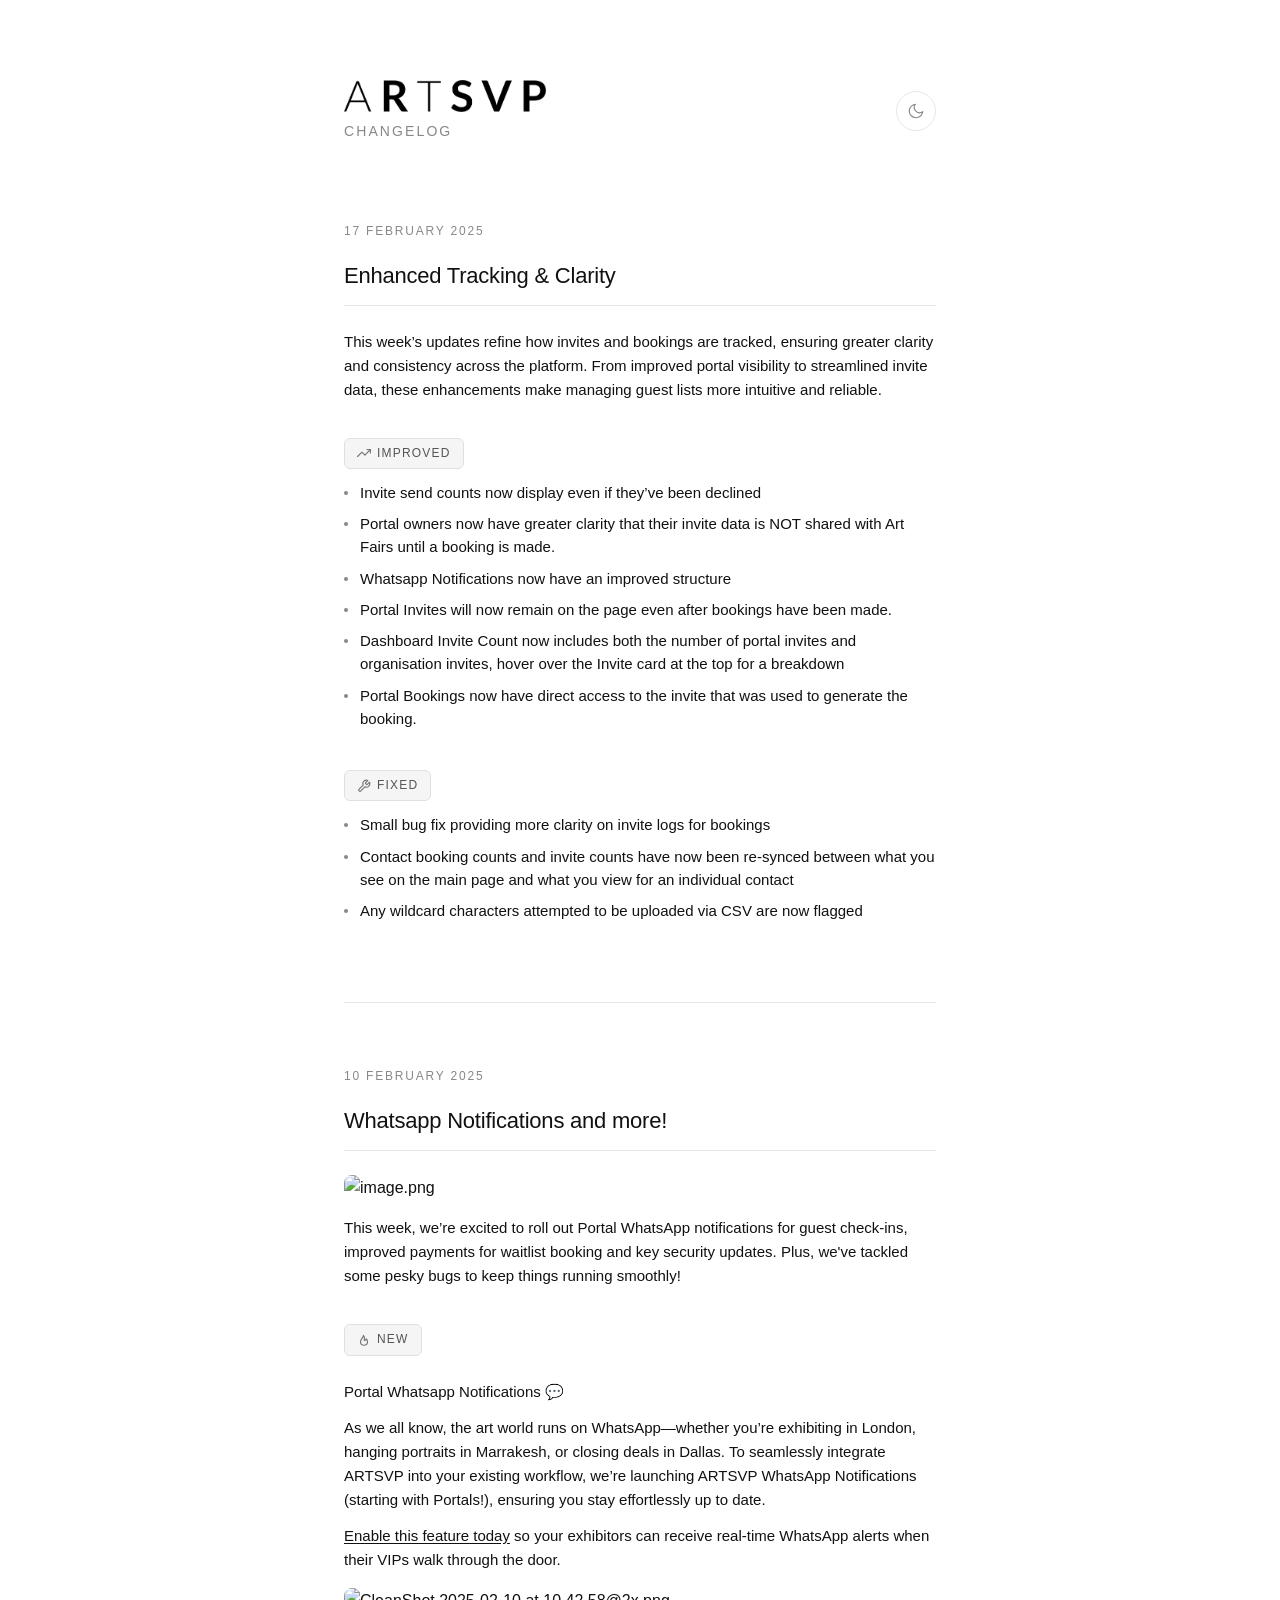
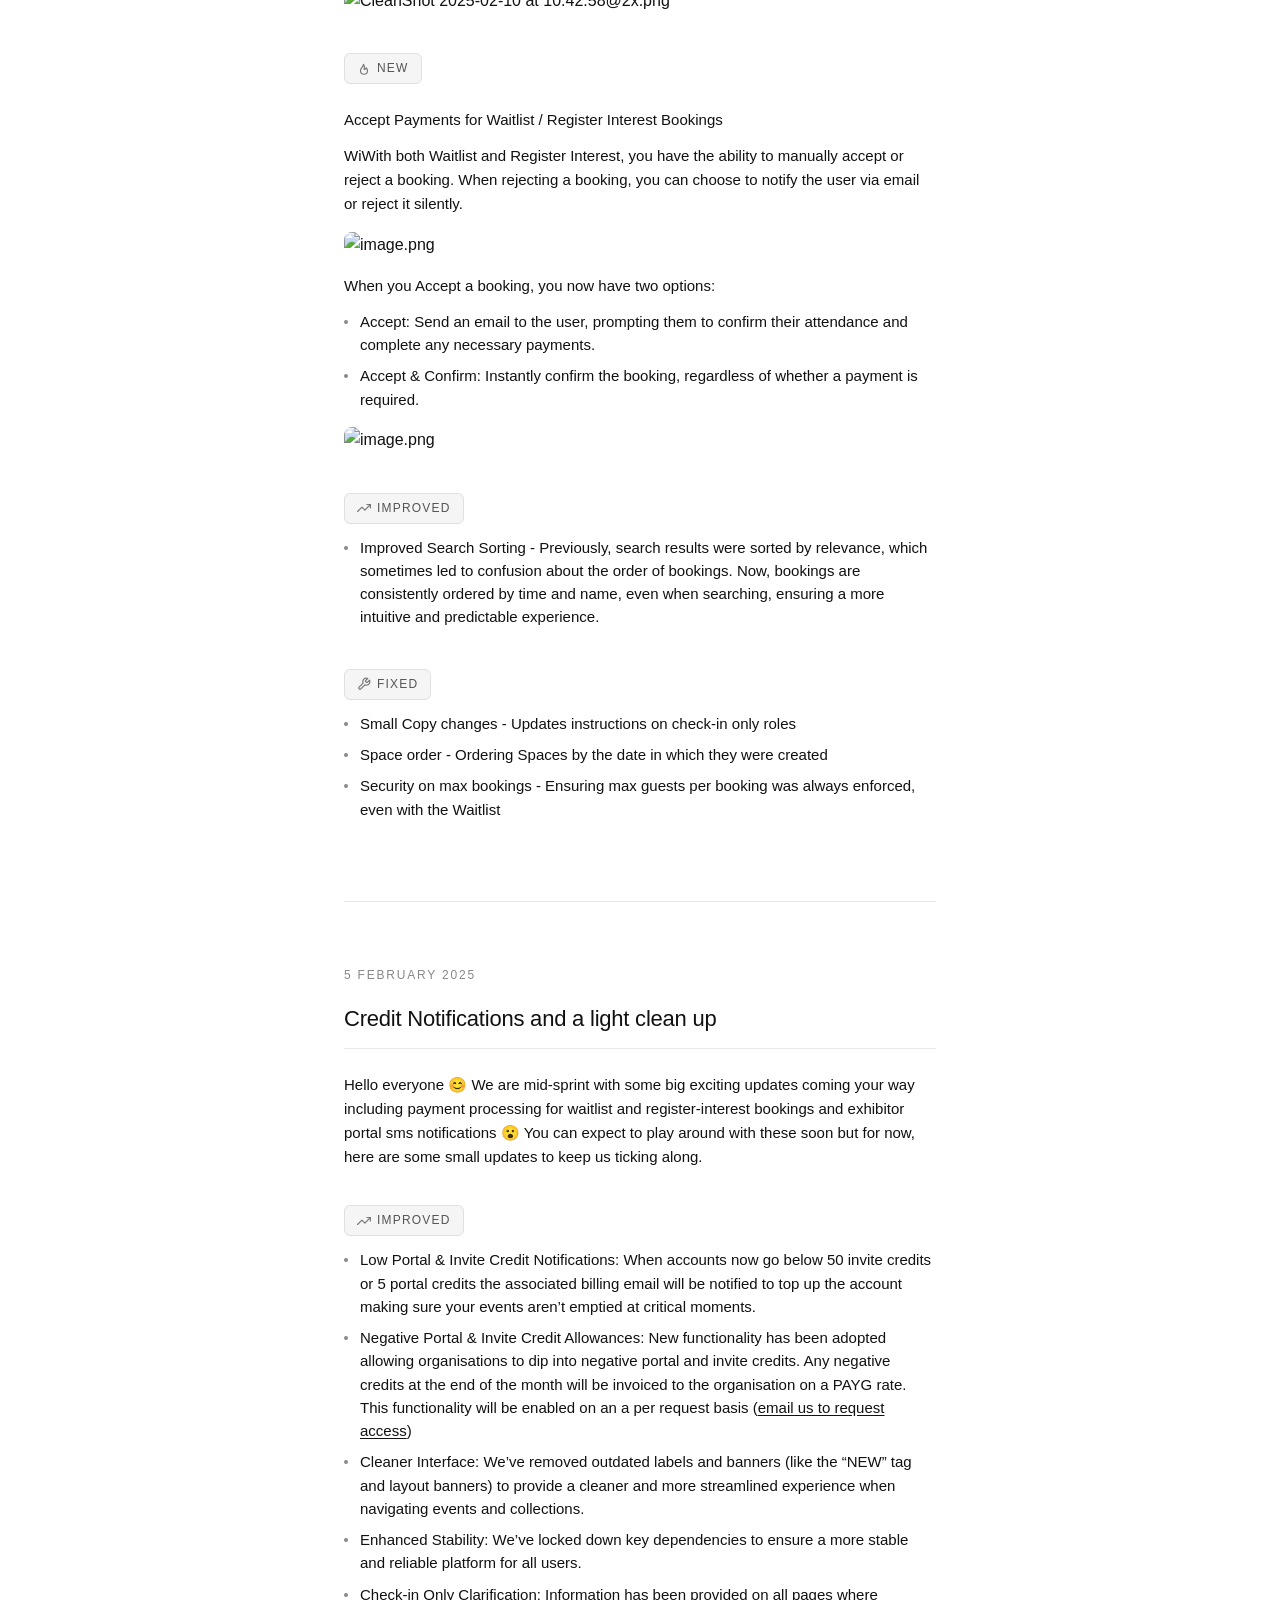
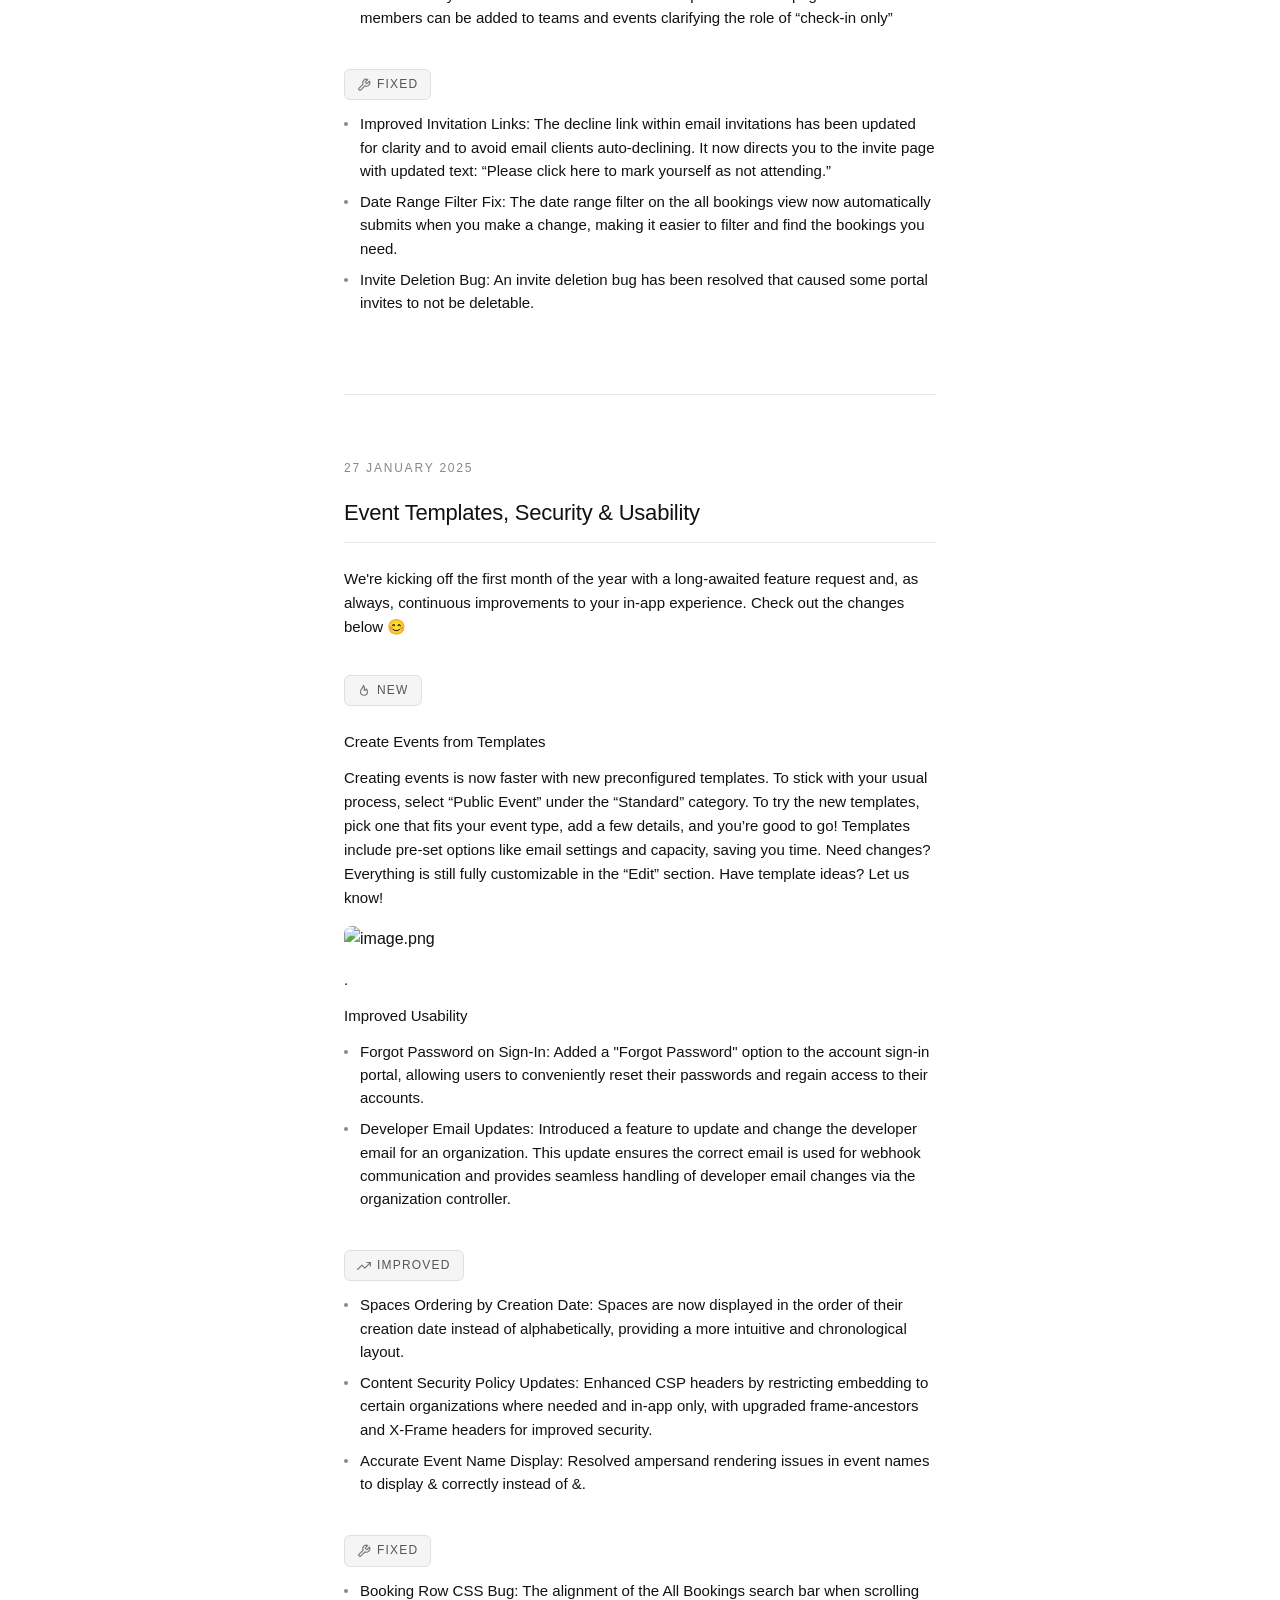
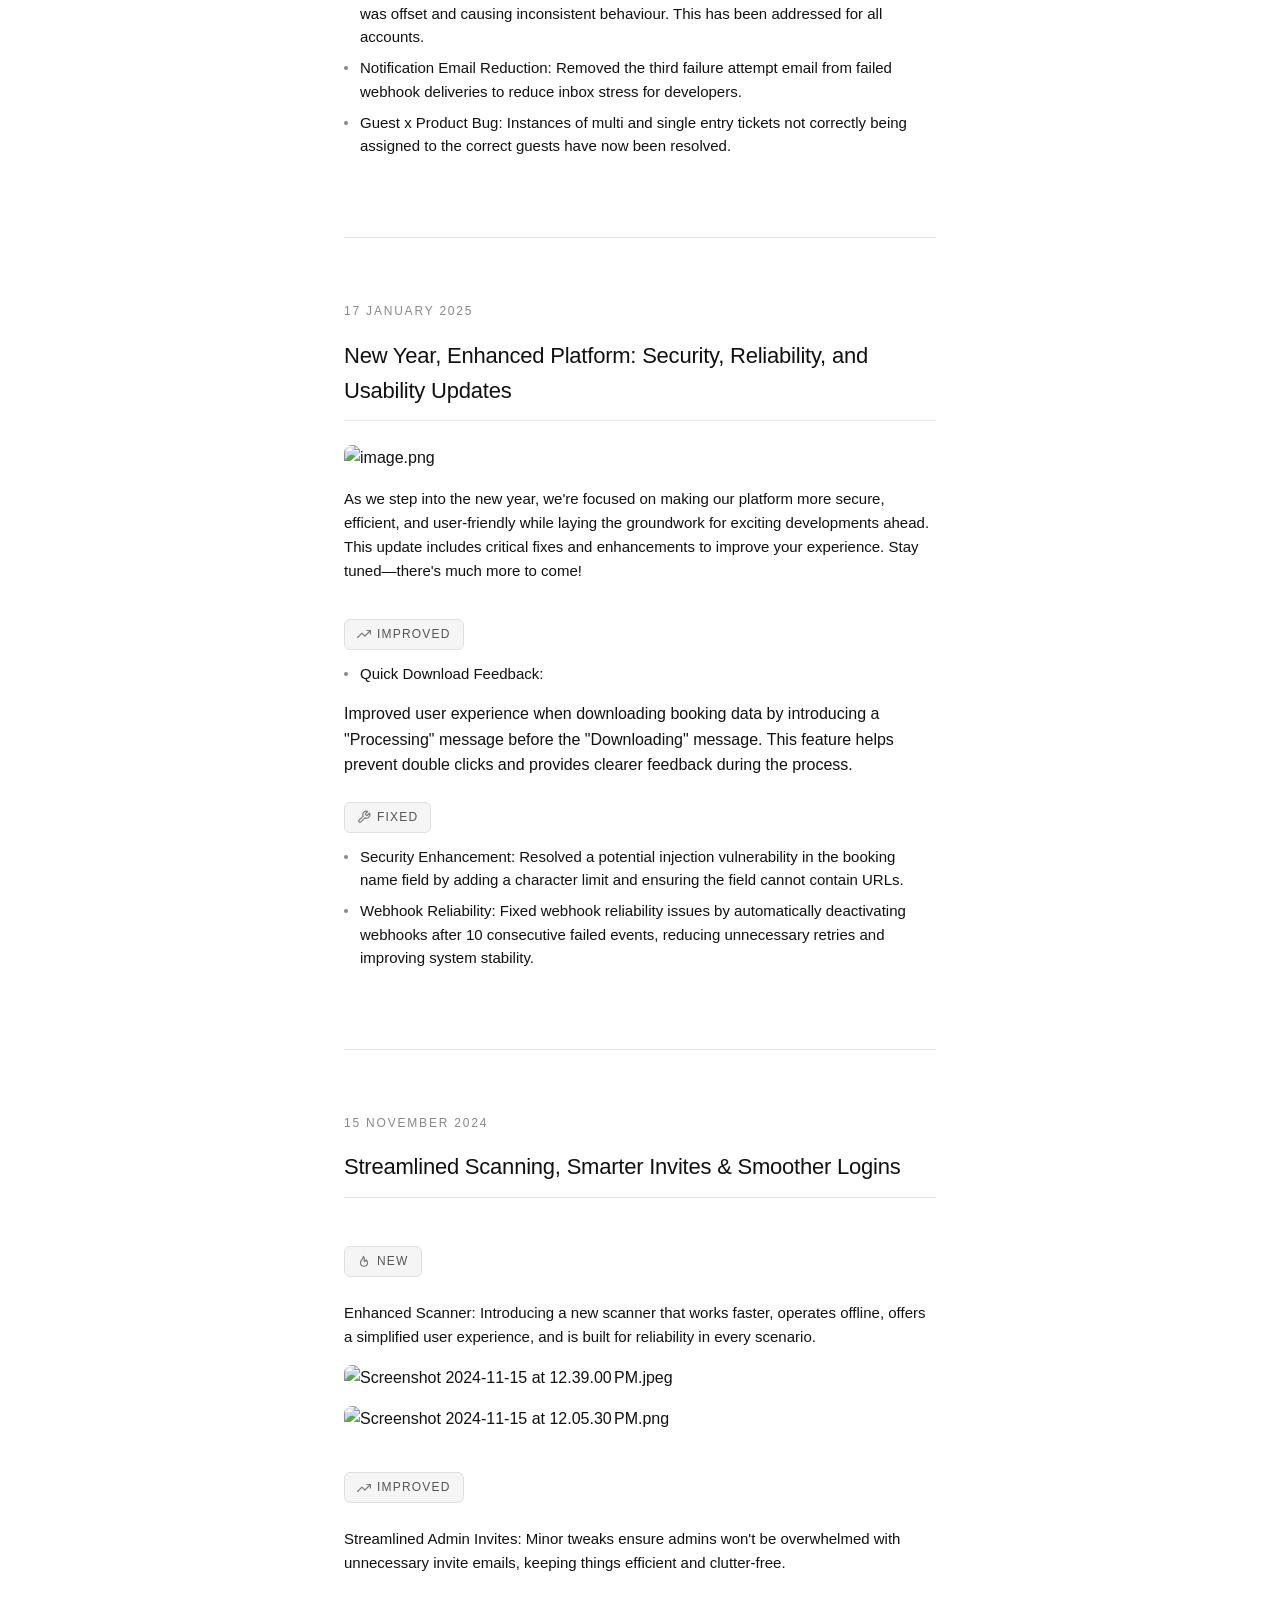
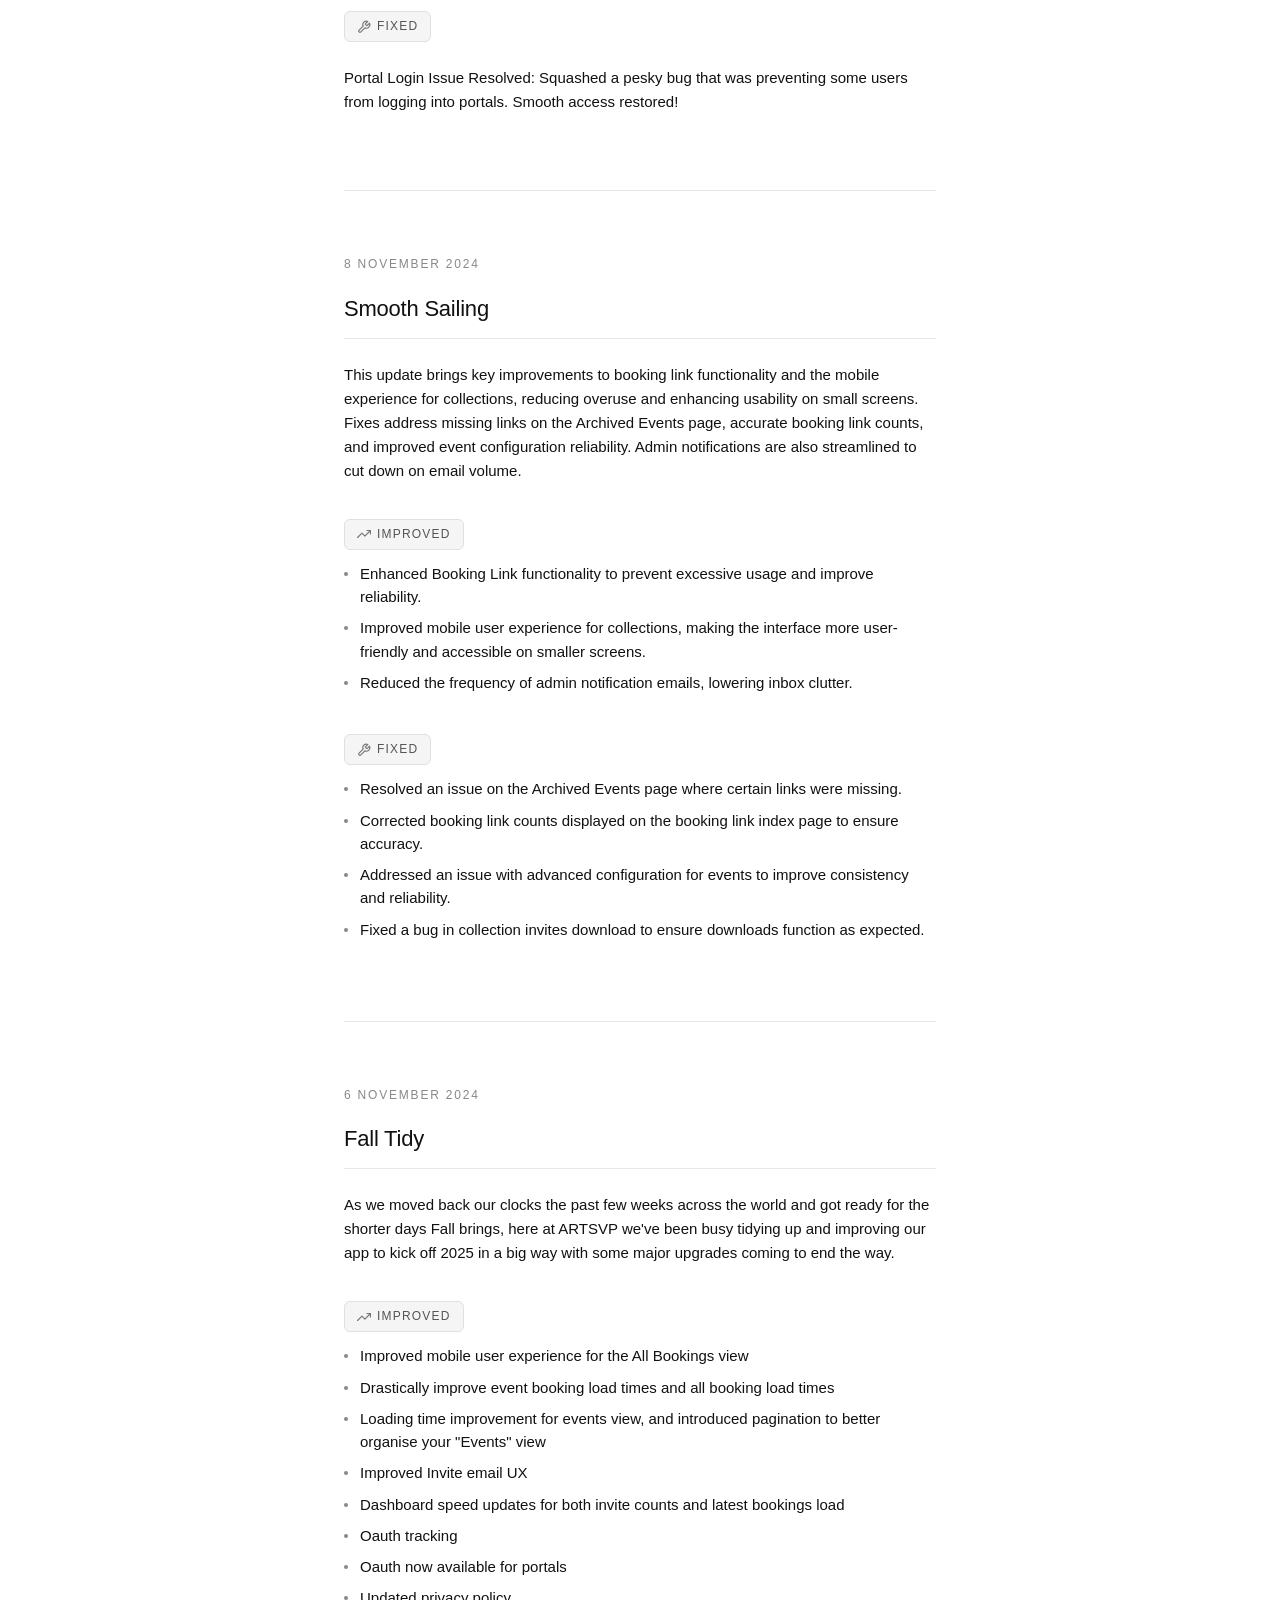
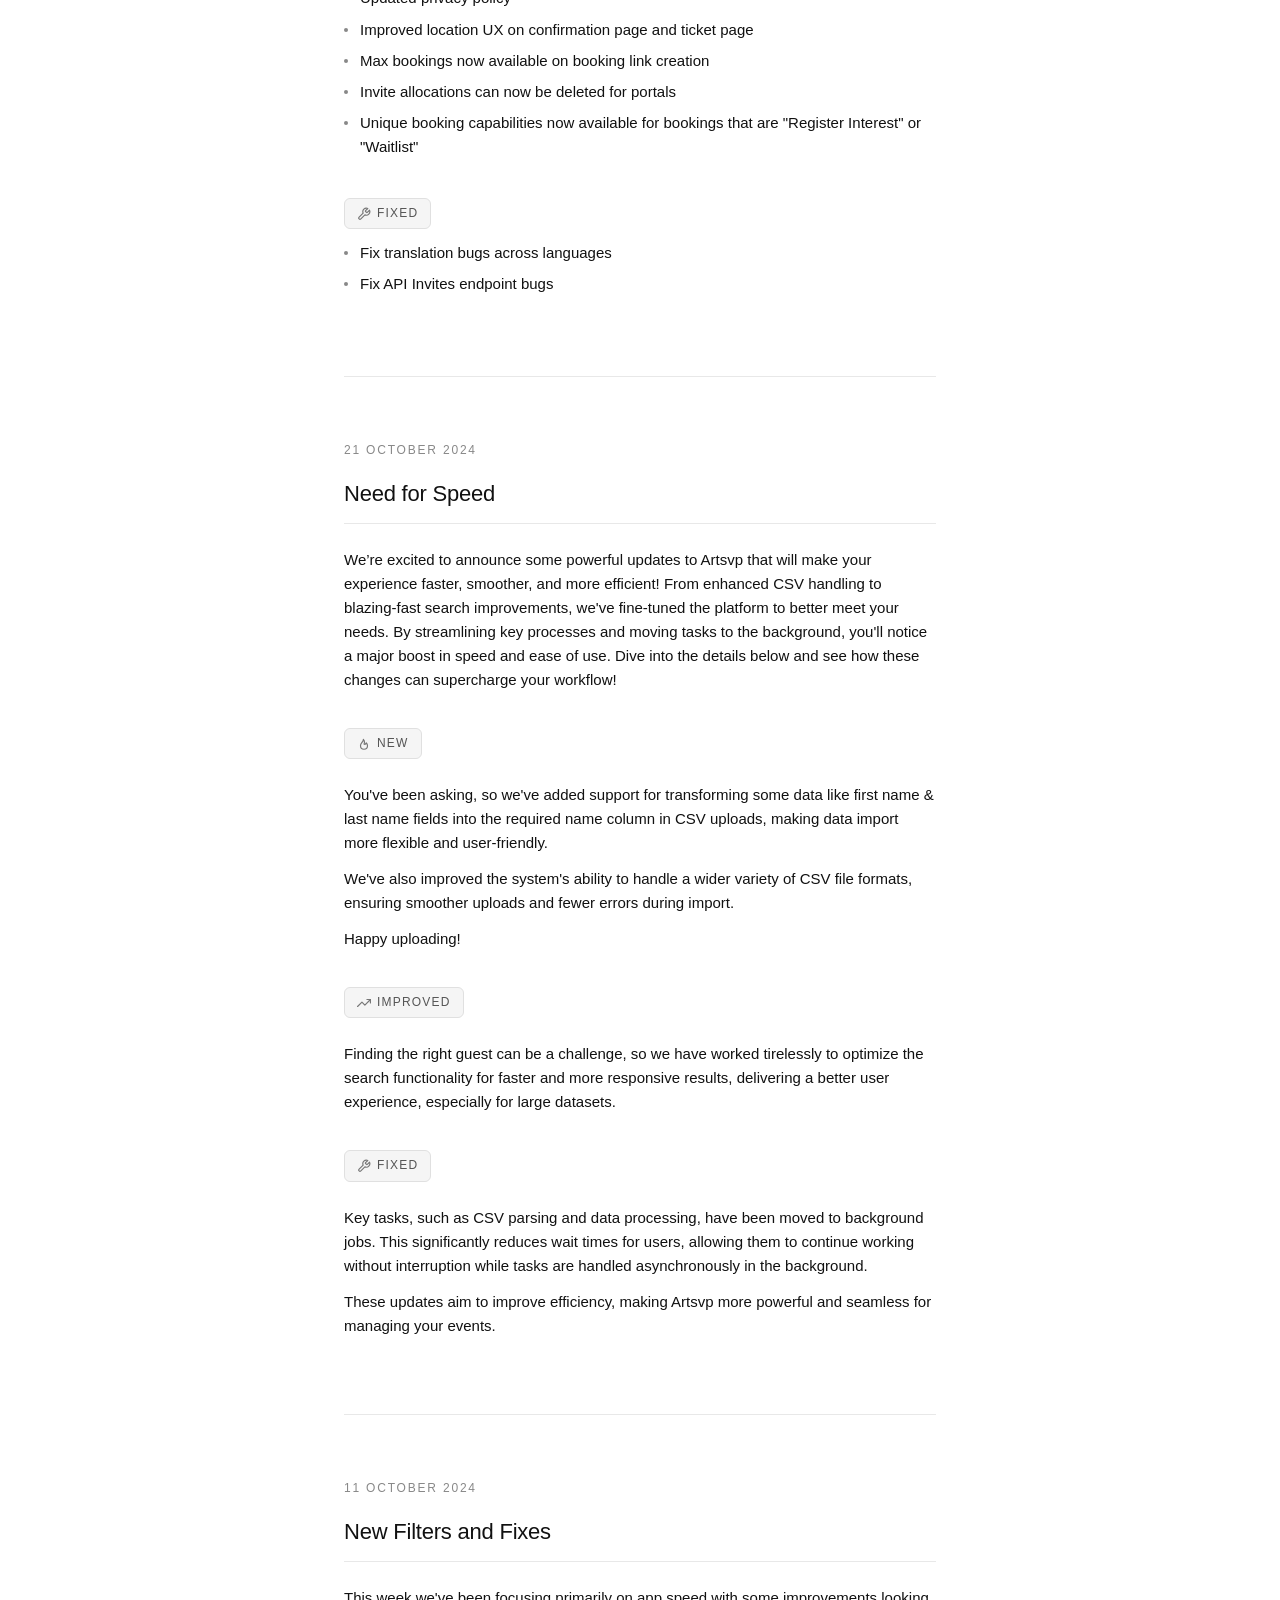
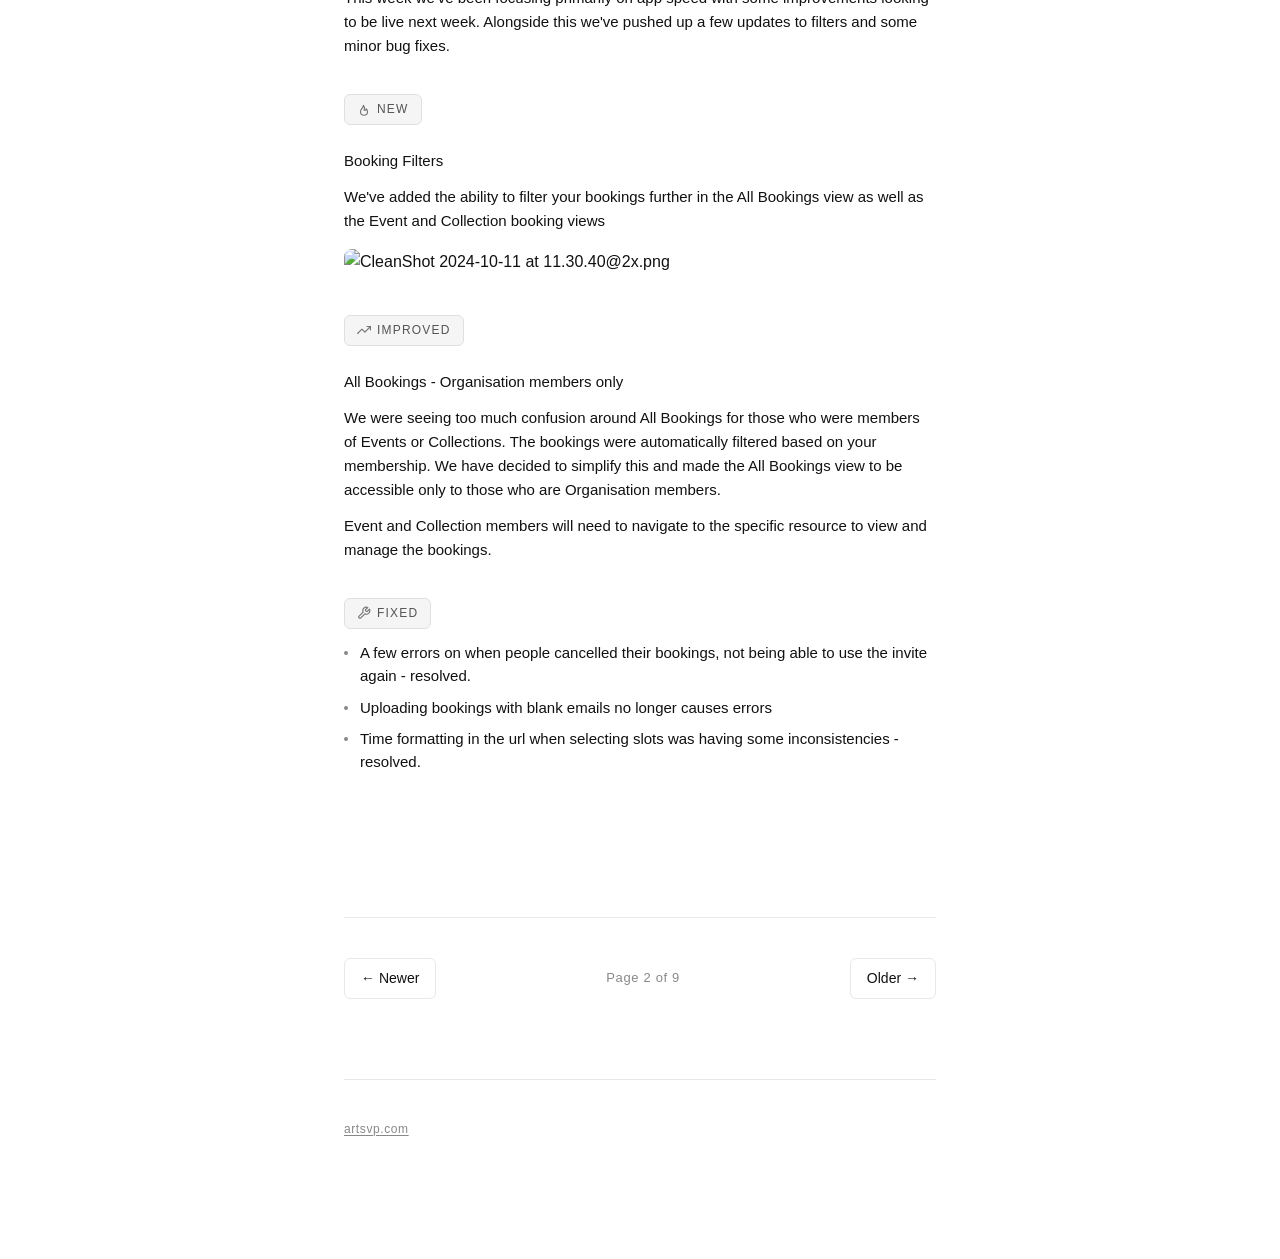
==== commit d19efe37: "Changelog: 2026-03-23" ====
--- a/page-2.html
+++ b/page-2.html
@@ -299,6 +299,23 @@
 <main>
 
   <article class="entry">
+    <time>17 February 2025</time>
+    <h2>Enhanced Tracking & Clarity</h2>
+    <p>This week’s updates refine how invites and bookings are tracked, ensuring greater clarity and consistency across the platform. From improved portal visibility to streamlined invite data, these enhancements make managing guest lists more intuitive and reliable.</p>
+<h3 class="cat-improved"><svg width="14" height="14" viewBox="0 0 24 24" fill="none" stroke="currentColor" stroke-width="2" stroke-linecap="round" stroke-linejoin="round"><polyline points="23 6 13.5 15.5 8.5 10.5 1 18"/><polyline points="17 6 23 6 23 12"/></svg><span>Improved</span></h3>
+<ul><li>Invite send counts now display even if they’ve been declined</li>
+<li>Portal owners now have greater clarity that their invite data is NOT shared with Art Fairs until a booking is made.</li>
+<li>Whatsapp Notifications now have an improved structure</li>
+<li>Portal Invites will now remain on the page even after bookings have been made.</li>
+<li>Dashboard Invite Count now includes both the number of portal invites and organisation invites, hover over the Invite card at the top for a breakdown</li>
+<li>Portal Bookings now have direct access to the invite that was used to generate the booking.</li></ul>
+<h3 class="cat-fixed"><svg width="14" height="14" viewBox="0 0 24 24" fill="none" stroke="currentColor" stroke-width="2" stroke-linecap="round" stroke-linejoin="round"><path d="M14.7 6.3a1 1 0 0 0 0 1.4l1.6 1.6a1 1 0 0 0 1.4 0l3.77-3.77a6 6 0 0 1-7.94 7.94l-6.91 6.91a2.12 2.12 0 0 1-3-3l6.91-6.91a6 6 0 0 1 7.94-7.94l-3.76 3.76z"/></svg><span>Fixed</span></h3>
+<ul><li>Small bug fix providing more clarity on invite logs for bookings</li>
+<li>Contact booking counts and invite counts have now been re-synced between what you see on the main page and what you view for an individual contact</li>
+<li>Any wildcard characters attempted to be uploaded via CSV are now flagged</li></ul>
+  </article>
+
+  <article class="entry">
     <time>10 February 2025</time>
     <h2>Whatsapp Notifications and more!</h2>
     <img src="https://cloud.headwayapp.co/changelogs_images/images/big/000/139/796-3f21d14fbf716c39179b8a95e99c33ff99483665.png" alt="image.png" class="entry-img">
@@ -455,26 +472,6 @@
 <ul><li>A few errors on when people cancelled their bookings, not being able to use the invite again - resolved.</li>
 <li>Uploading bookings with blank emails no longer causes errors</li>
 <li>Time formatting in the url when selecting slots was having some inconsistencies - resolved.</li></ul>
-  </article>
-
-  <article class="entry">
-    <time>7 October 2024</time>
-    <h2>More Accessibility and Stability</h2>
-    <p>This week we pushed in more changes that will make your experience at ARTSVP more accessible and stabile. As we're gearing up for a big UX sprint coming up we hope these help improve your experience with ARTSVP.</p>
-<h3 class="cat-new"><svg width="14" height="14" viewBox="0 0 24 24" fill="none" stroke="currentColor" stroke-width="2" stroke-linecap="round" stroke-linejoin="round"><path d="M12 12c2-2.96 0-7-1-8 0 3.038-1.773 4.741-3 6-1.226 1.26-2 3.24-2 5a6 6 0 1 0 12 0c0-1.532-1.056-3.94-2-5-1.786 3-2.791 3-4 2z"/></svg><span>New</span></h3>
-<h3>OAuth</h3>
-<p>We've added the ability for users to integrate their gmail accounts with their existing accounts or simply use them to generate new accounts via OAuth. The sign in process is made simple through a simple GMail account authentication and you're on your way to using ARTSVP. No more having to remember long complex passwords!</p>
-<img src="https://cloud.headwayapp.co/changelogs_images/images/big/000/134/700-eac63d71fdddd3bae65877b1499740a9de2fbfb0.png" alt="Screenshot 2024-10-07 at 15.46.04.png" class="entry-img">
-<h3 class="cat-improved"><svg width="14" height="14" viewBox="0 0 24 24" fill="none" stroke="currentColor" stroke-width="2" stroke-linecap="round" stroke-linejoin="round"><polyline points="23 6 13.5 15.5 8.5 10.5 1 18"/><polyline points="17 6 23 6 23 12"/></svg><span>Improved</span></h3>
-<ul><li>Ensuring Better Email Deliverability - To help ensure better email deliverability we've introduce a form of throttling on all of our batch email sends (invites, portals, and booking cancellations). We've done this to make sure email providers don't view those emails as spam or promotional, and so that your emails always make it to their intended receiver.</li>
-<li>Modifying Time Zones Made Simple - Modifying time zones now simply involve making a change on the event and watching as any bookings that were made with the mistaken time zone be resolved. These time zones will now no longer be associated with locations, but instead with the event itself making management much simpler.</li></ul>
-<h3 class="cat-fixed"><svg width="14" height="14" viewBox="0 0 24 24" fill="none" stroke="currentColor" stroke-width="2" stroke-linecap="round" stroke-linejoin="round"><path d="M14.7 6.3a1 1 0 0 0 0 1.4l1.6 1.6a1 1 0 0 0 1.4 0l3.77-3.77a6 6 0 0 1-7.94 7.94l-6.91 6.91a2.12 2.12 0 0 1-3-3l6.91-6.91a6 6 0 0 1 7.94-7.94l-3.76 3.76z"/></svg><span>Fixed</span></h3>
-<ul><li>Additional SQL injection protection</li>
-<li>Locations update reroute bug fix</li>
-<li>CSS Updates for email banners</li>
-<li>QR Code sanitization</li>
-<li>Fix for booking info window to ensure functionality</li>
-<li>Additional information icons added to event cards</li></ul>
   </article>
 </main>
 <nav class="pagination">
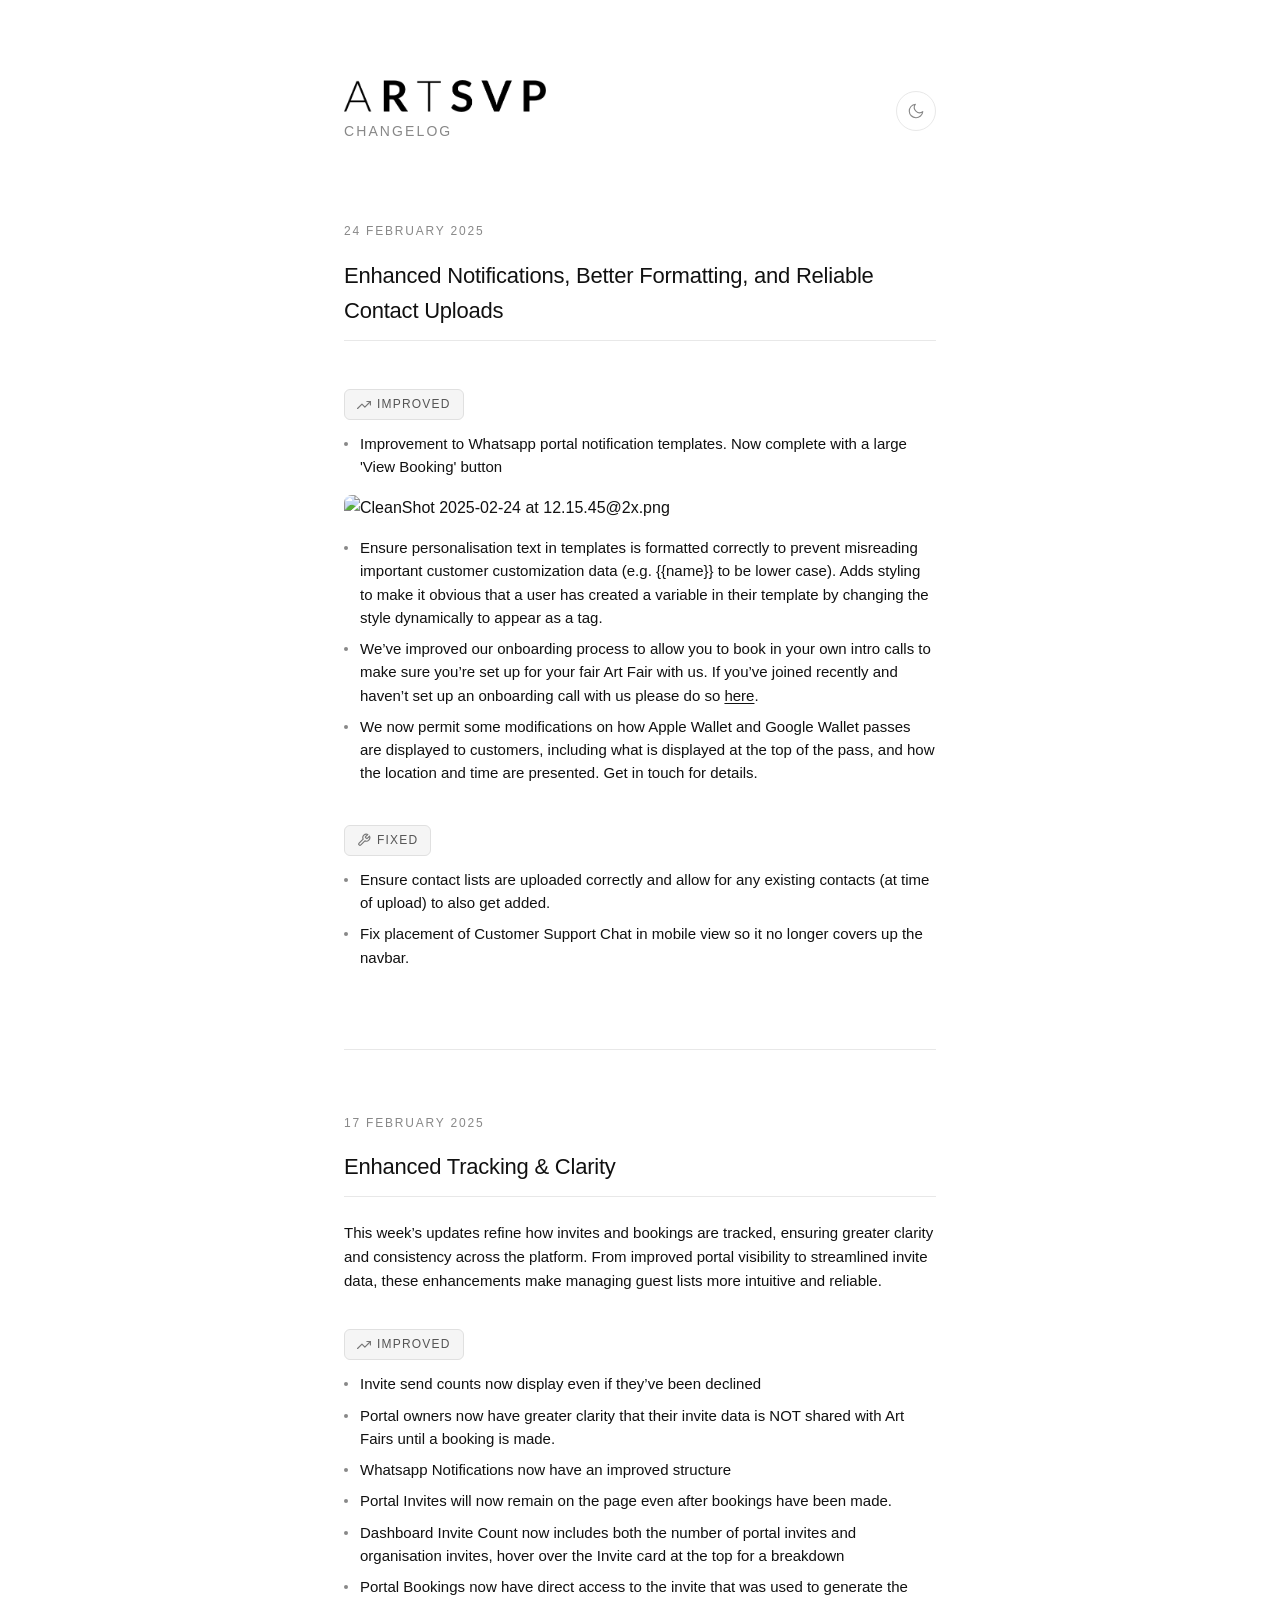
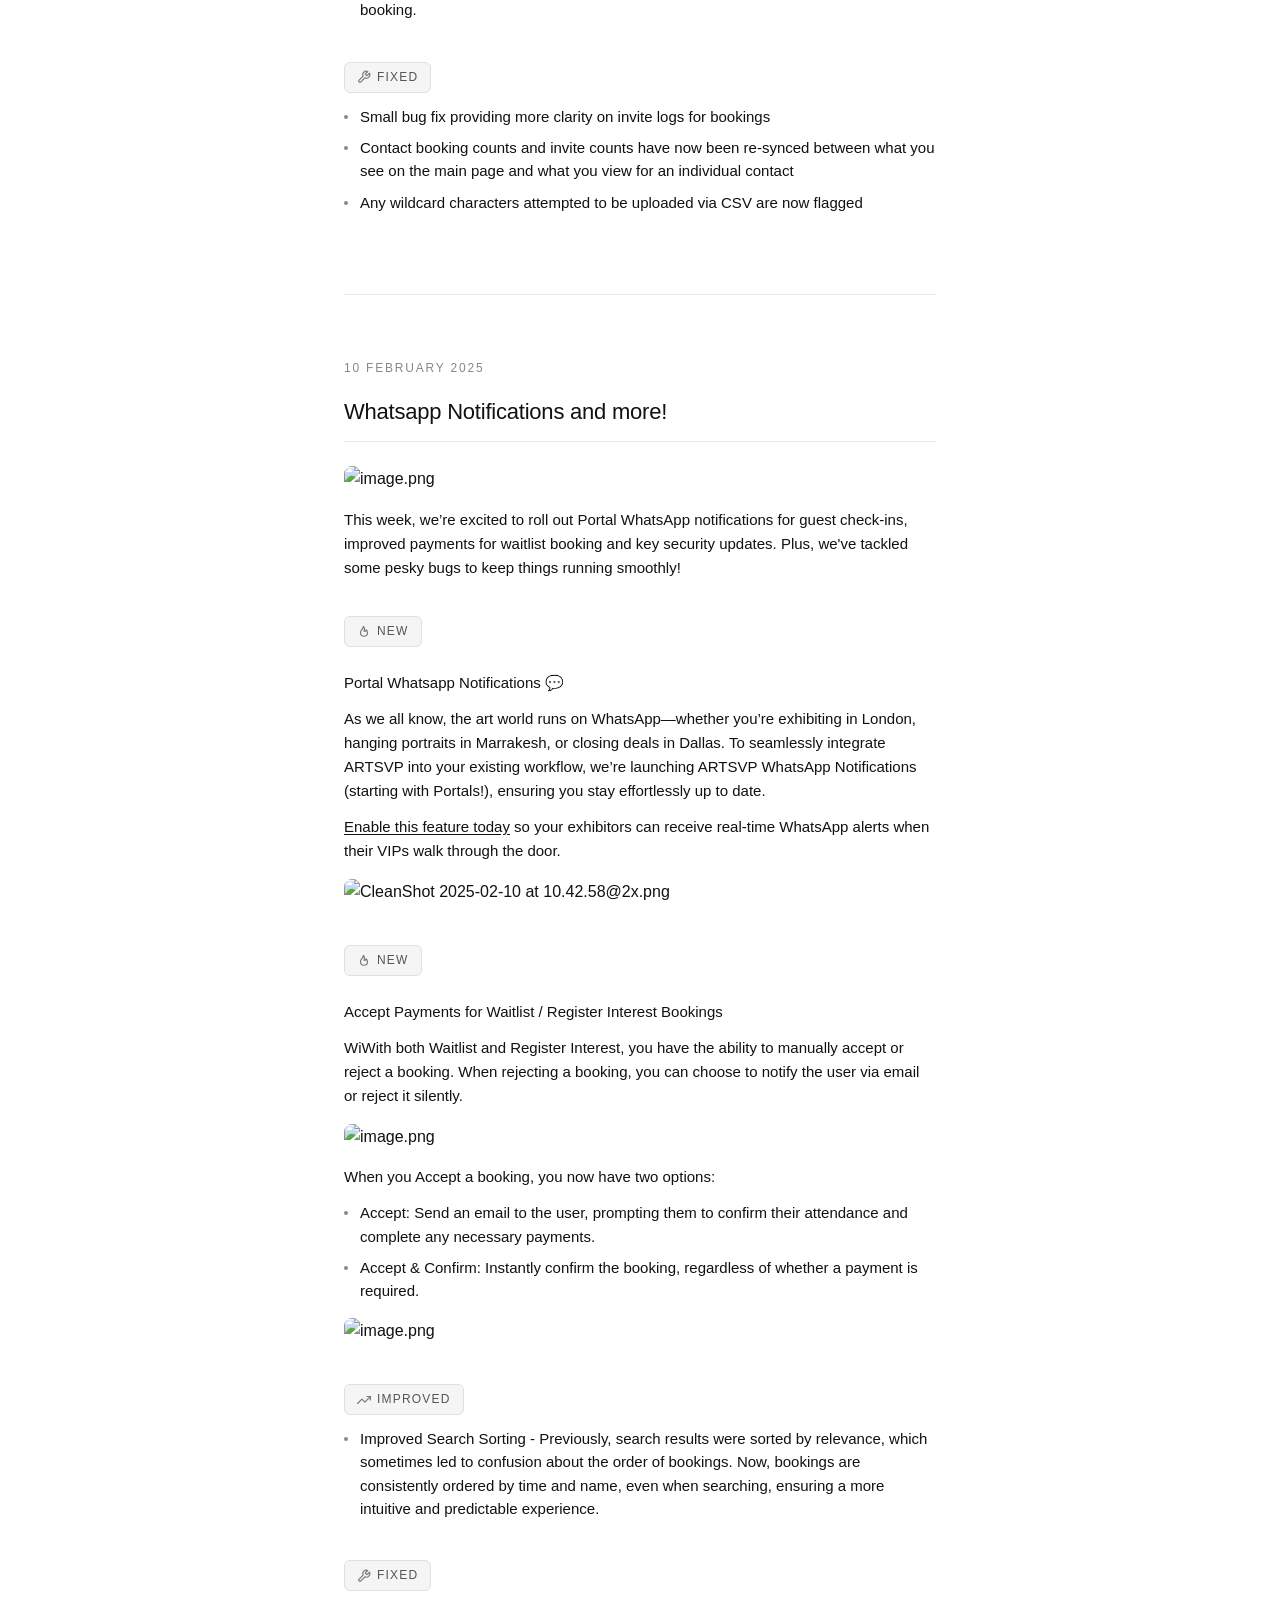
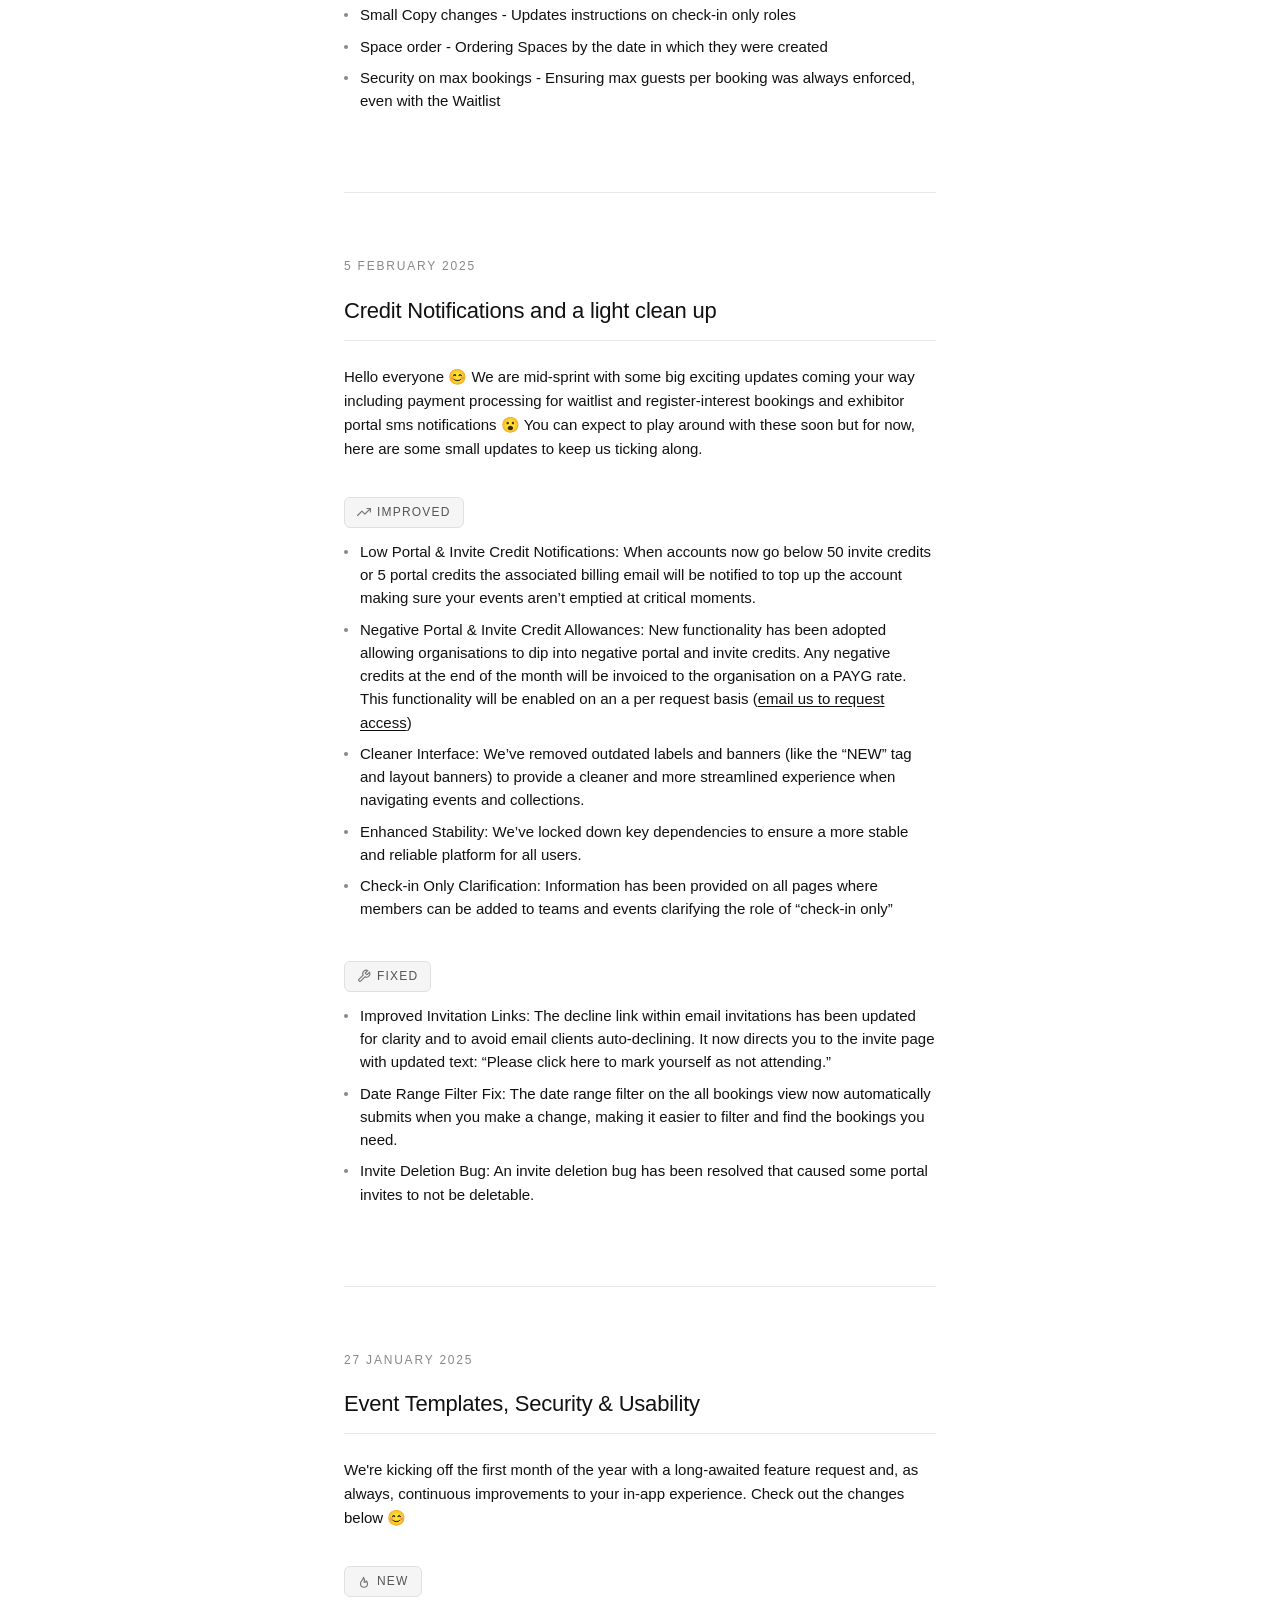
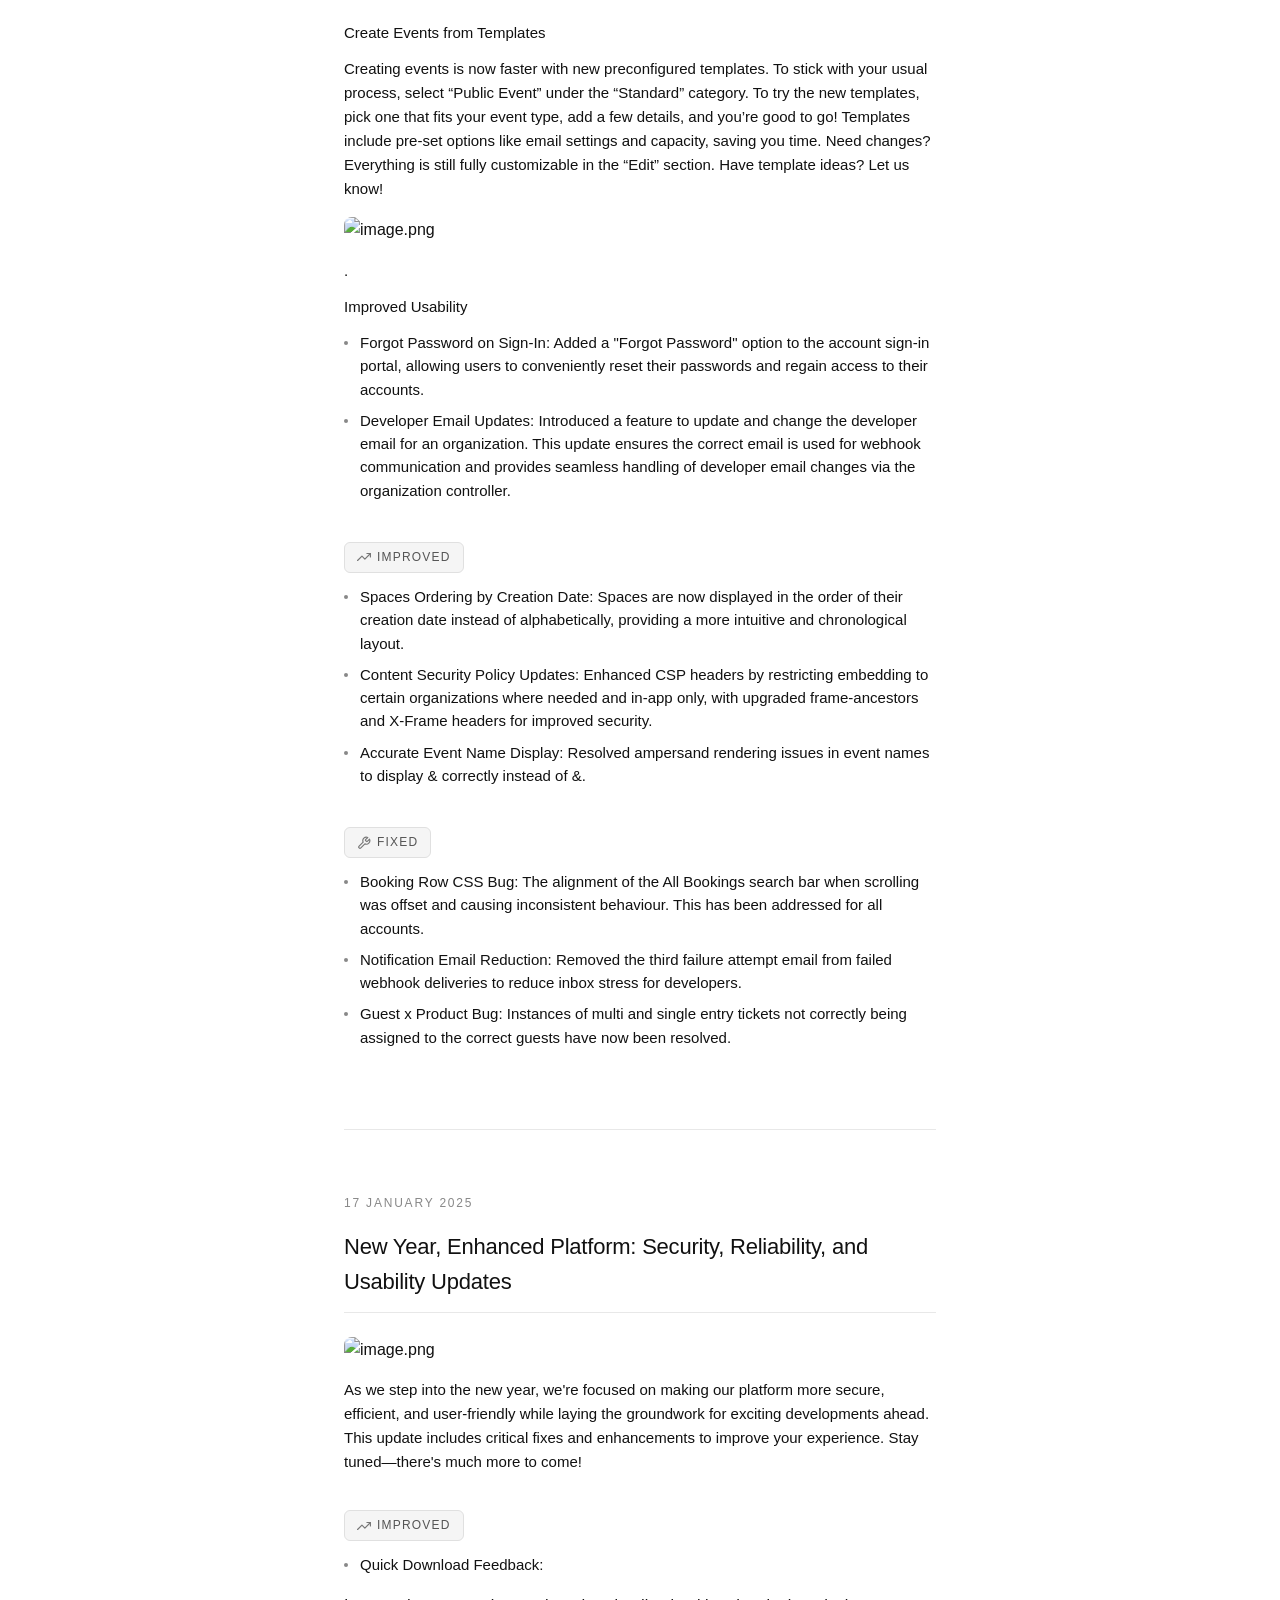
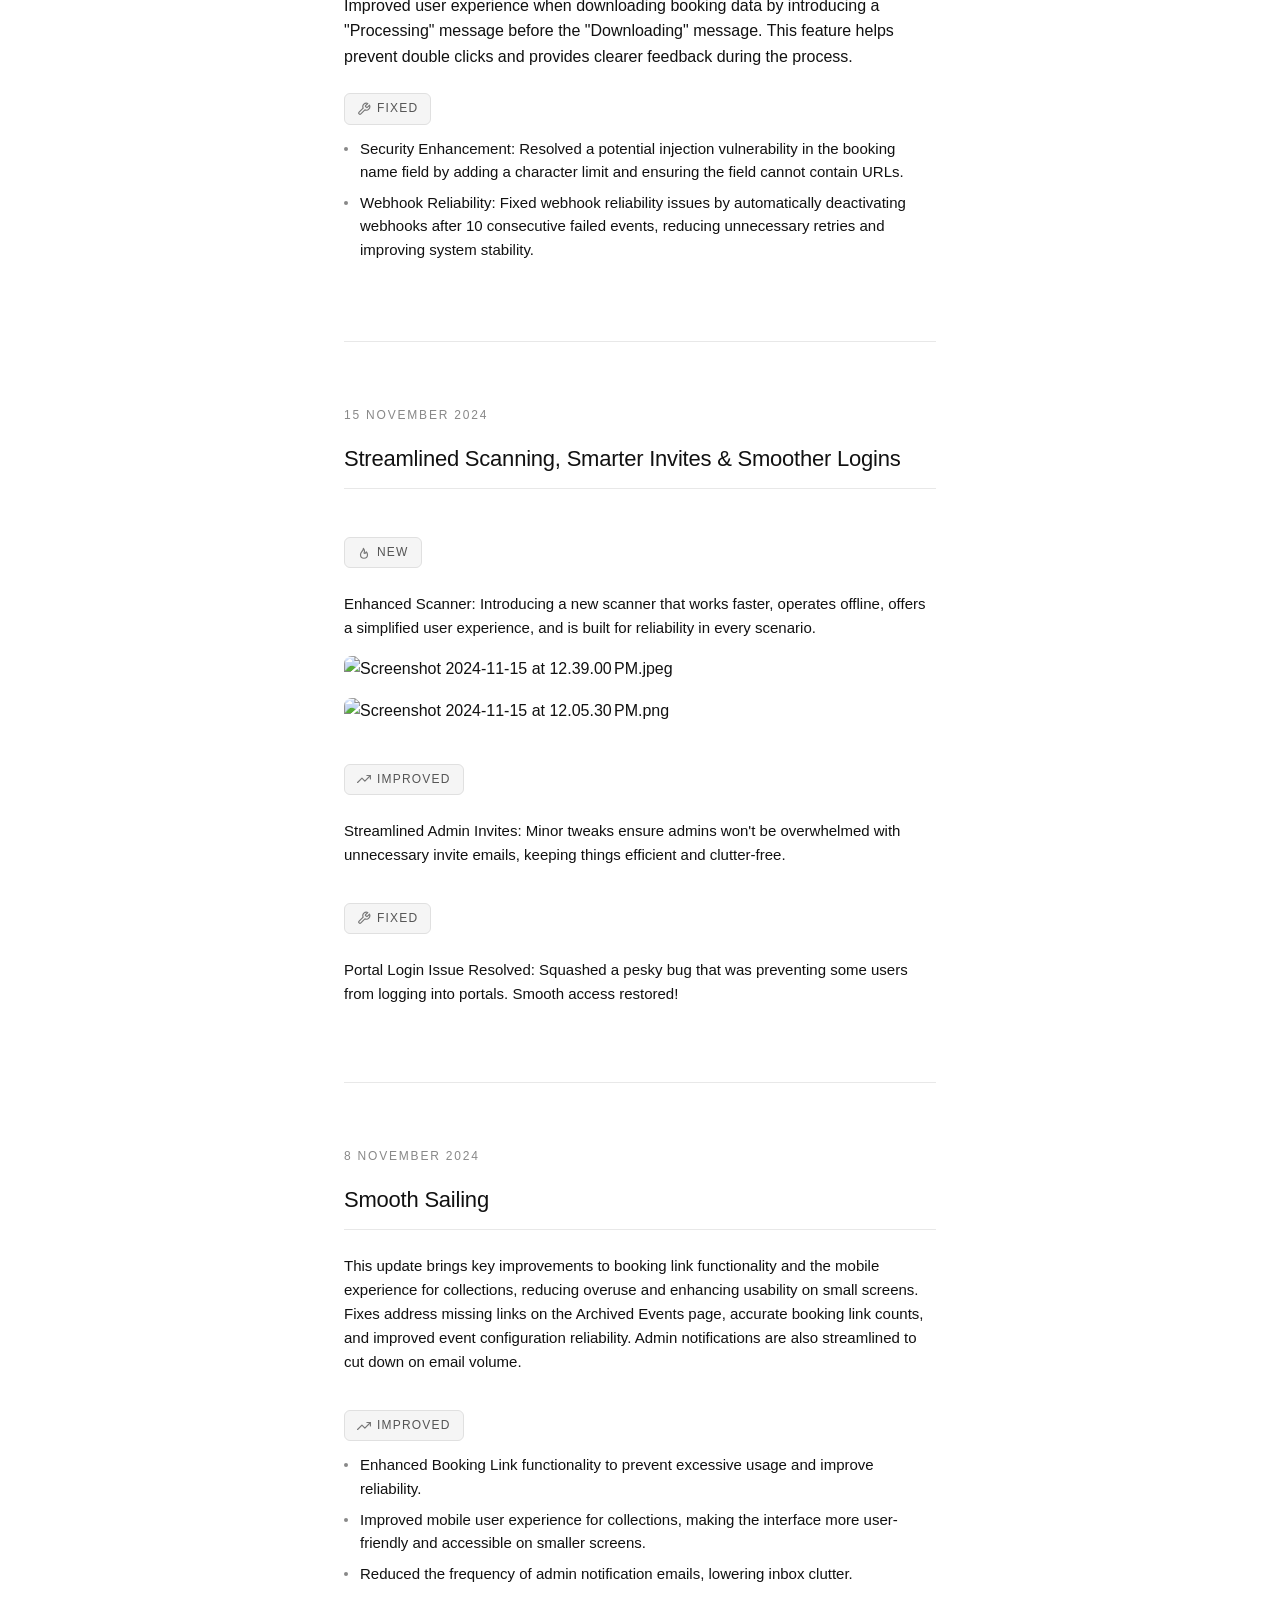
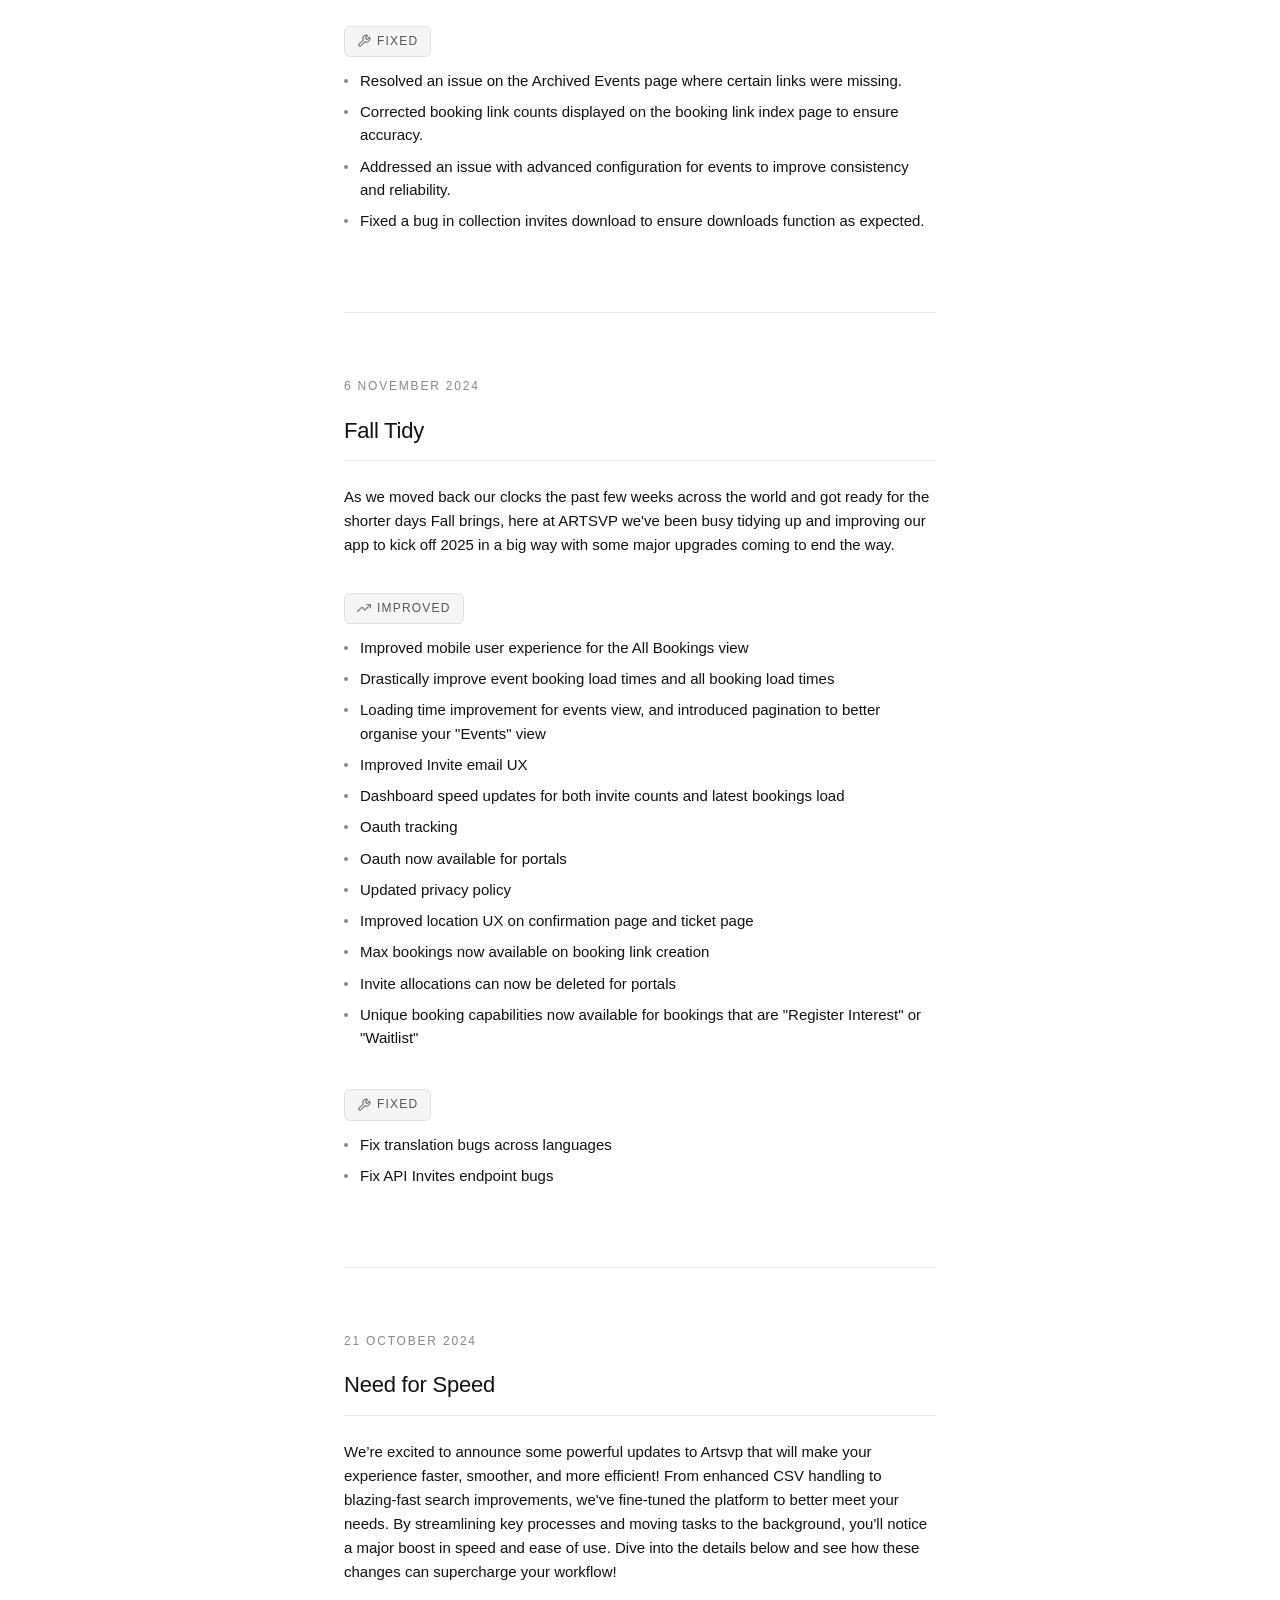
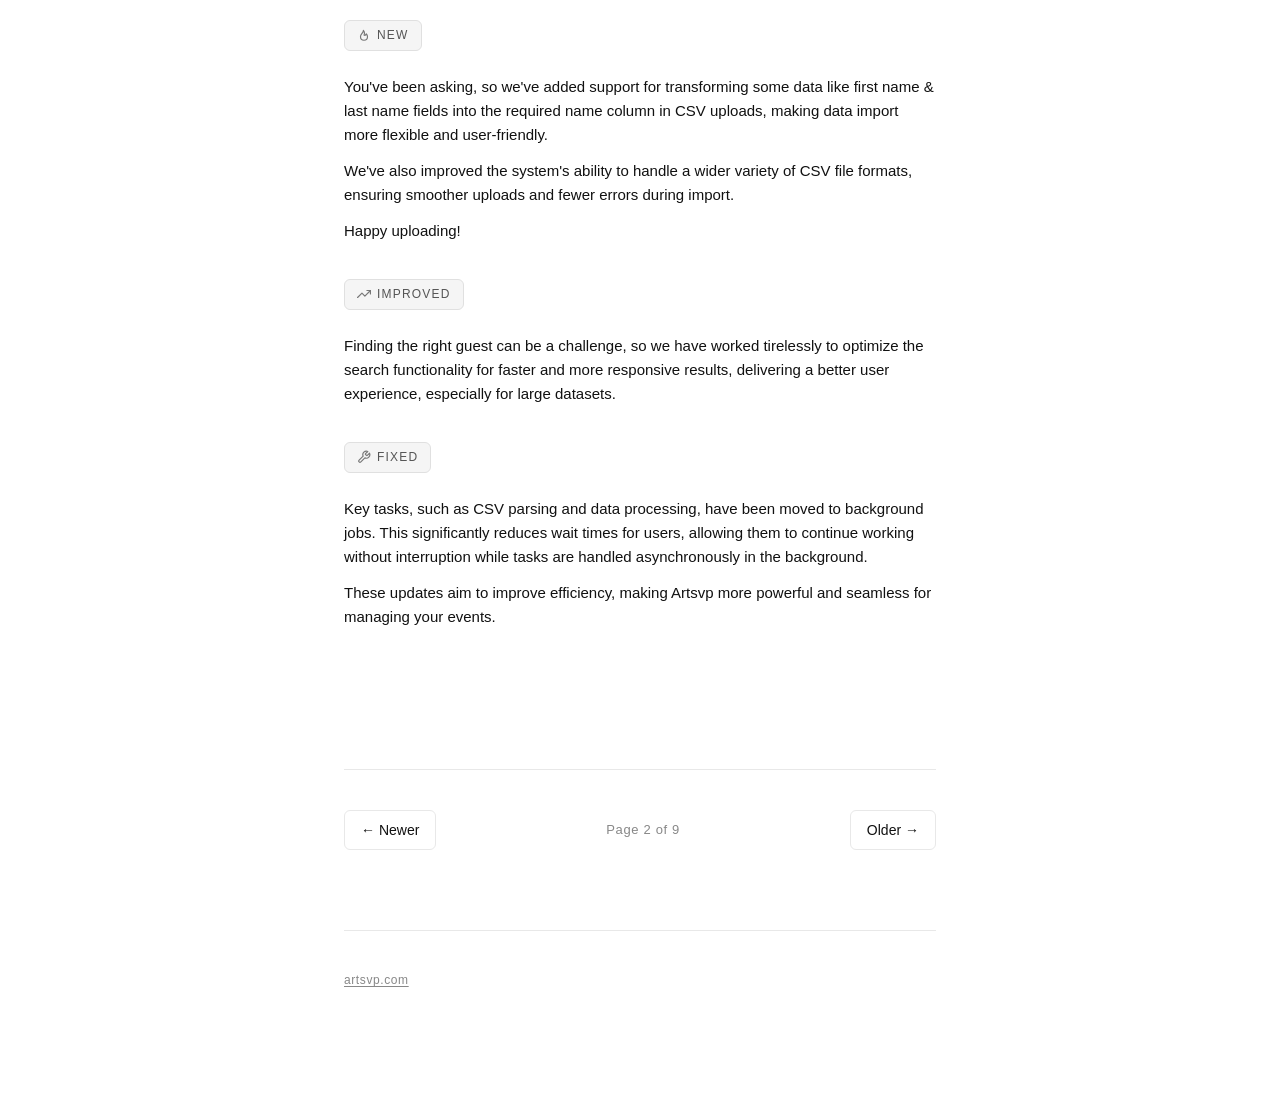
==== commit a38f0e23: "Changelog: 2026-03-30" ====
--- a/page-2.html
+++ b/page-2.html
@@ -299,6 +299,20 @@
 <main>
 
   <article class="entry">
+    <time>24 February 2025</time>
+    <h2>Enhanced Notifications, Better Formatting, and Reliable Contact Uploads</h2>
+    <h3 class="cat-improved"><svg width="14" height="14" viewBox="0 0 24 24" fill="none" stroke="currentColor" stroke-width="2" stroke-linecap="round" stroke-linejoin="round"><polyline points="23 6 13.5 15.5 8.5 10.5 1 18"/><polyline points="17 6 23 6 23 12"/></svg><span>Improved</span></h3>
+<ul><li>Improvement to Whatsapp portal notification templates. Now complete with a large 'View Booking' button</li></ul>
+<img src="https://cloud.headwayapp.co/changelogs_images/images/big/000/140/412-7063f89bb17378576d4d13c8dbd1b24c37755a32.png" alt="CleanShot 2025-02-24 at 12.15.45@2x.png" class="entry-img">
+<ul><li>Ensure personalisation text in templates is formatted correctly to prevent misreading important customer customization data (e.g. {{name}} to be lower case). Adds styling to make it obvious that a user has created a variable in their template by changing the style dynamically to appear as a tag.</li>
+<li>We’ve improved our onboarding process to allow you to book in your own intro calls to make sure you’re set up for your fair Art Fair with us. If you’ve joined recently and haven’t set up an onboarding call with us please do so <a href="https://cal.com/artsvp/intro">here</a>.</li>
+<li>We now permit some modifications on how Apple Wallet and Google Wallet passes are displayed to customers, including what is displayed at the top of the pass, and how the location and time are presented. Get in touch for details.</li></ul>
+<h3 class="cat-fixed"><svg width="14" height="14" viewBox="0 0 24 24" fill="none" stroke="currentColor" stroke-width="2" stroke-linecap="round" stroke-linejoin="round"><path d="M14.7 6.3a1 1 0 0 0 0 1.4l1.6 1.6a1 1 0 0 0 1.4 0l3.77-3.77a6 6 0 0 1-7.94 7.94l-6.91 6.91a2.12 2.12 0 0 1-3-3l6.91-6.91a6 6 0 0 1 7.94-7.94l-3.76 3.76z"/></svg><span>Fixed</span></h3>
+<ul><li>Ensure contact lists are uploaded correctly and allow for any existing contacts (at time of upload) to also get added.</li>
+<li>Fix placement of Customer Support Chat in mobile view so it no longer covers up the navbar.</li></ul>
+  </article>
+
+  <article class="entry">
     <time>17 February 2025</time>
     <h2>Enhanced Tracking & Clarity</h2>
     <p>This week’s updates refine how invites and bookings are tracked, ensuring greater clarity and consistency across the platform. From improved portal visibility to streamlined invite data, these enhancements make managing guest lists more intuitive and reliable.</p>
@@ -454,24 +468,6 @@
 <h3 class="cat-fixed"><svg width="14" height="14" viewBox="0 0 24 24" fill="none" stroke="currentColor" stroke-width="2" stroke-linecap="round" stroke-linejoin="round"><path d="M14.7 6.3a1 1 0 0 0 0 1.4l1.6 1.6a1 1 0 0 0 1.4 0l3.77-3.77a6 6 0 0 1-7.94 7.94l-6.91 6.91a2.12 2.12 0 0 1-3-3l6.91-6.91a6 6 0 0 1 7.94-7.94l-3.76 3.76z"/></svg><span>Fixed</span></h3>
 <p>Key tasks, such as CSV parsing and data processing, have been moved to background jobs. This significantly reduces wait times for users, allowing them to continue working without interruption while tasks are handled asynchronously in the background.</p>
 <p>These updates aim to improve efficiency, making Artsvp more powerful and seamless for managing your events.</p>
-  </article>
-
-  <article class="entry">
-    <time>11 October 2024</time>
-    <h2>New Filters and Fixes</h2>
-    <p>This week we've been focusing primarily on app speed with some improvements looking to be live next week. Alongside this we've pushed up a few updates to filters and some minor bug fixes.</p>
-<h3 class="cat-new"><svg width="14" height="14" viewBox="0 0 24 24" fill="none" stroke="currentColor" stroke-width="2" stroke-linecap="round" stroke-linejoin="round"><path d="M12 12c2-2.96 0-7-1-8 0 3.038-1.773 4.741-3 6-1.226 1.26-2 3.24-2 5a6 6 0 1 0 12 0c0-1.532-1.056-3.94-2-5-1.786 3-2.791 3-4 2z"/></svg><span>New</span></h3>
-<p>Booking Filters</p>
-<p>We've added the ability to filter your bookings further in the All Bookings view as well as the Event and Collection booking views</p>
-<img src="https://cloud.headwayapp.co/changelogs_images/images/big/000/134/932-4e39038f26154d40a4ca68af684f2cdd09f03a99.png" alt="CleanShot 2024-10-11 at 11.30.40@2x.png" class="entry-img">
-<h3 class="cat-improved"><svg width="14" height="14" viewBox="0 0 24 24" fill="none" stroke="currentColor" stroke-width="2" stroke-linecap="round" stroke-linejoin="round"><polyline points="23 6 13.5 15.5 8.5 10.5 1 18"/><polyline points="17 6 23 6 23 12"/></svg><span>Improved</span></h3>
-<p>All Bookings - Organisation members only</p>
-<p>We were seeing too much confusion around All Bookings for those who were members of Events or Collections. The bookings were automatically filtered based on your membership. We have decided to simplify this and made the All Bookings view to be accessible only to those who are Organisation members.</p>
-<p>Event and Collection members will need to navigate to the specific resource to view and manage the bookings.</p>
-<h3 class="cat-fixed"><svg width="14" height="14" viewBox="0 0 24 24" fill="none" stroke="currentColor" stroke-width="2" stroke-linecap="round" stroke-linejoin="round"><path d="M14.7 6.3a1 1 0 0 0 0 1.4l1.6 1.6a1 1 0 0 0 1.4 0l3.77-3.77a6 6 0 0 1-7.94 7.94l-6.91 6.91a2.12 2.12 0 0 1-3-3l6.91-6.91a6 6 0 0 1 7.94-7.94l-3.76 3.76z"/></svg><span>Fixed</span></h3>
-<ul><li>A few errors on when people cancelled their bookings, not being able to use the invite again - resolved.</li>
-<li>Uploading bookings with blank emails no longer causes errors</li>
-<li>Time formatting in the url when selecting slots was having some inconsistencies - resolved.</li></ul>
   </article>
 </main>
 <nav class="pagination">
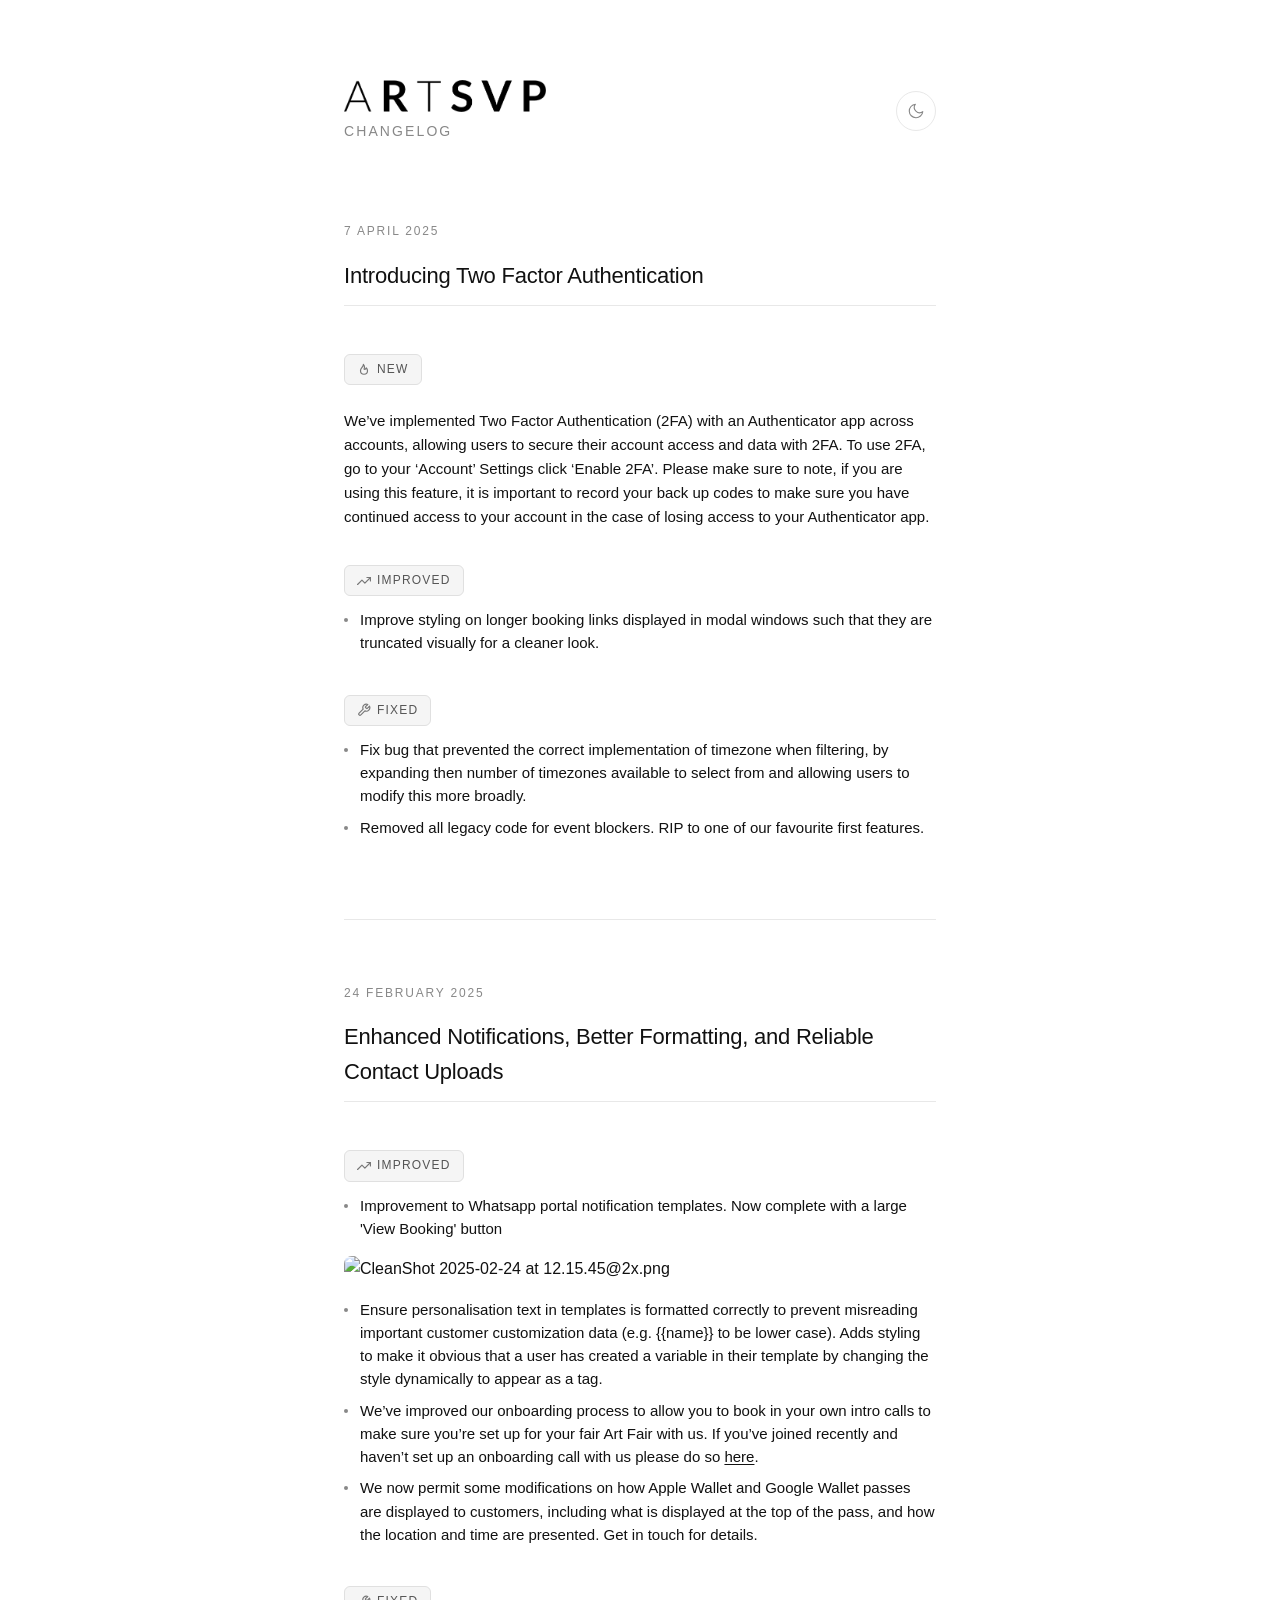
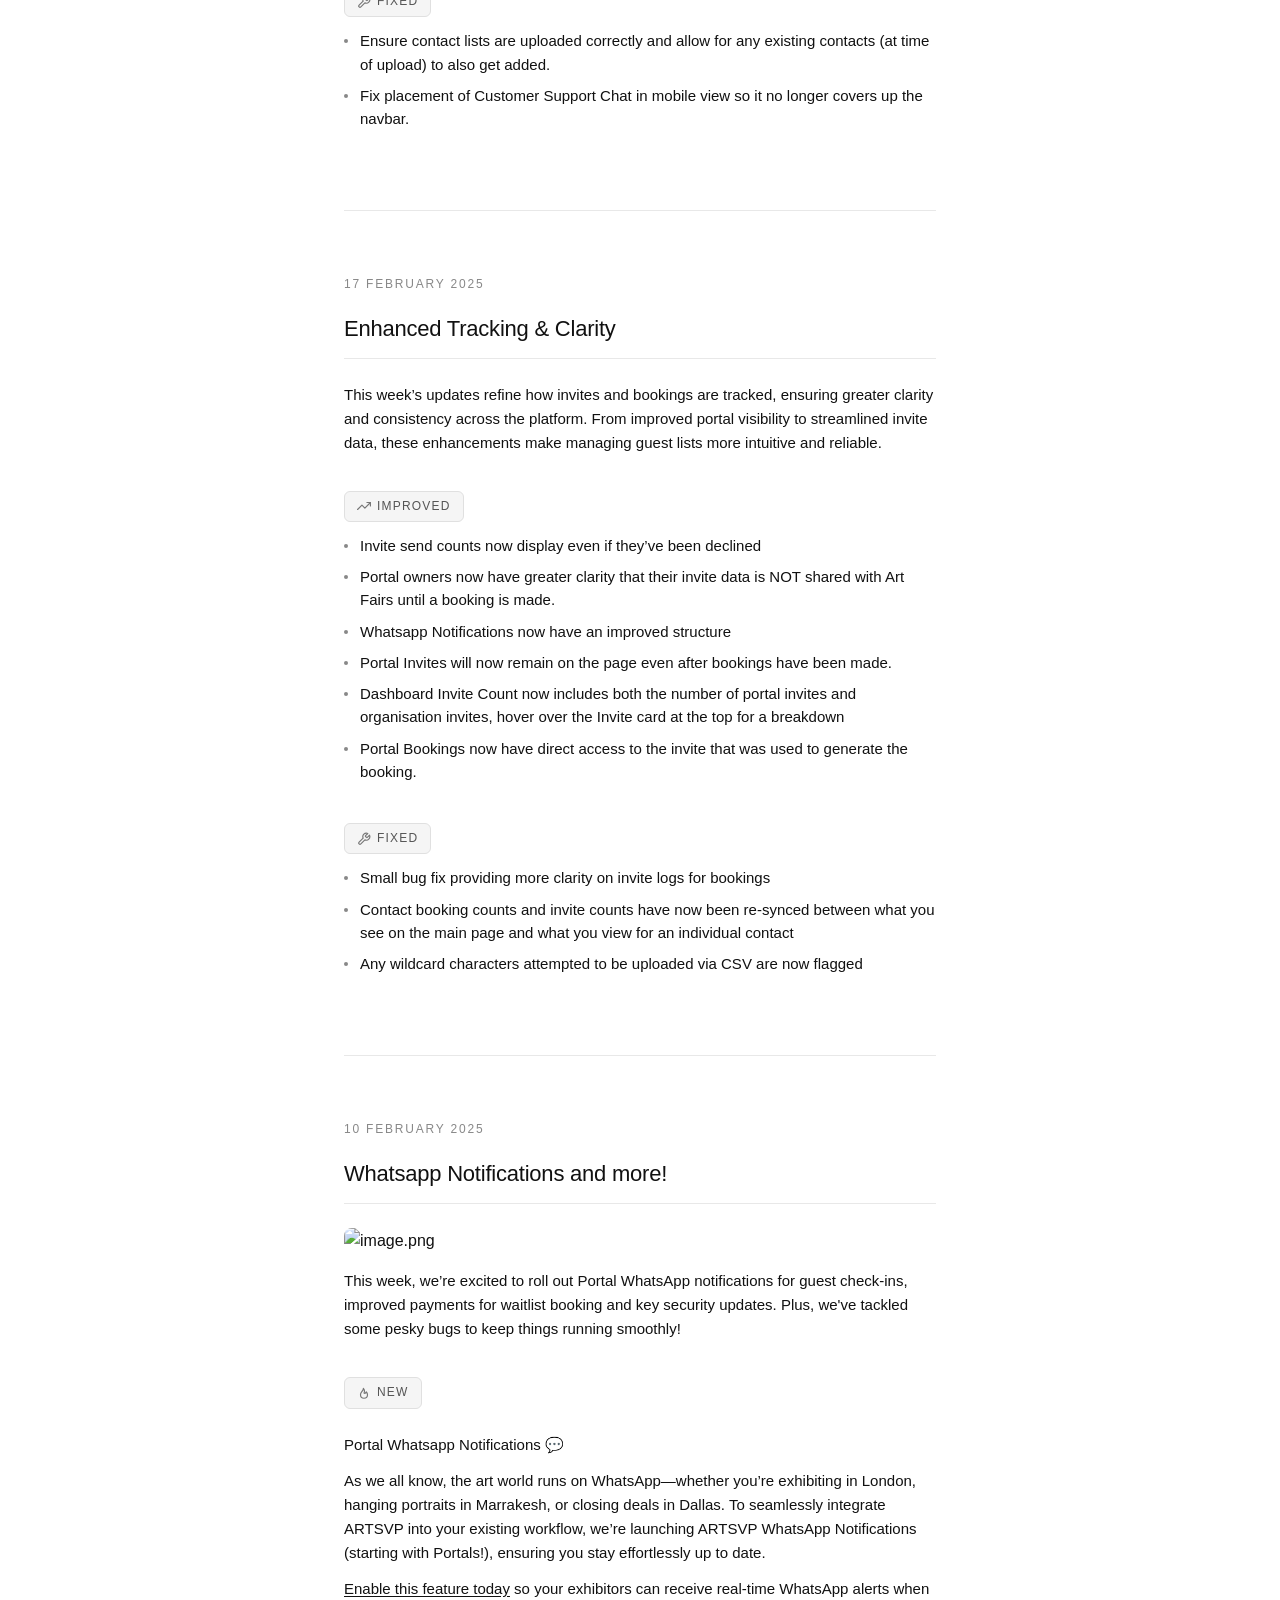
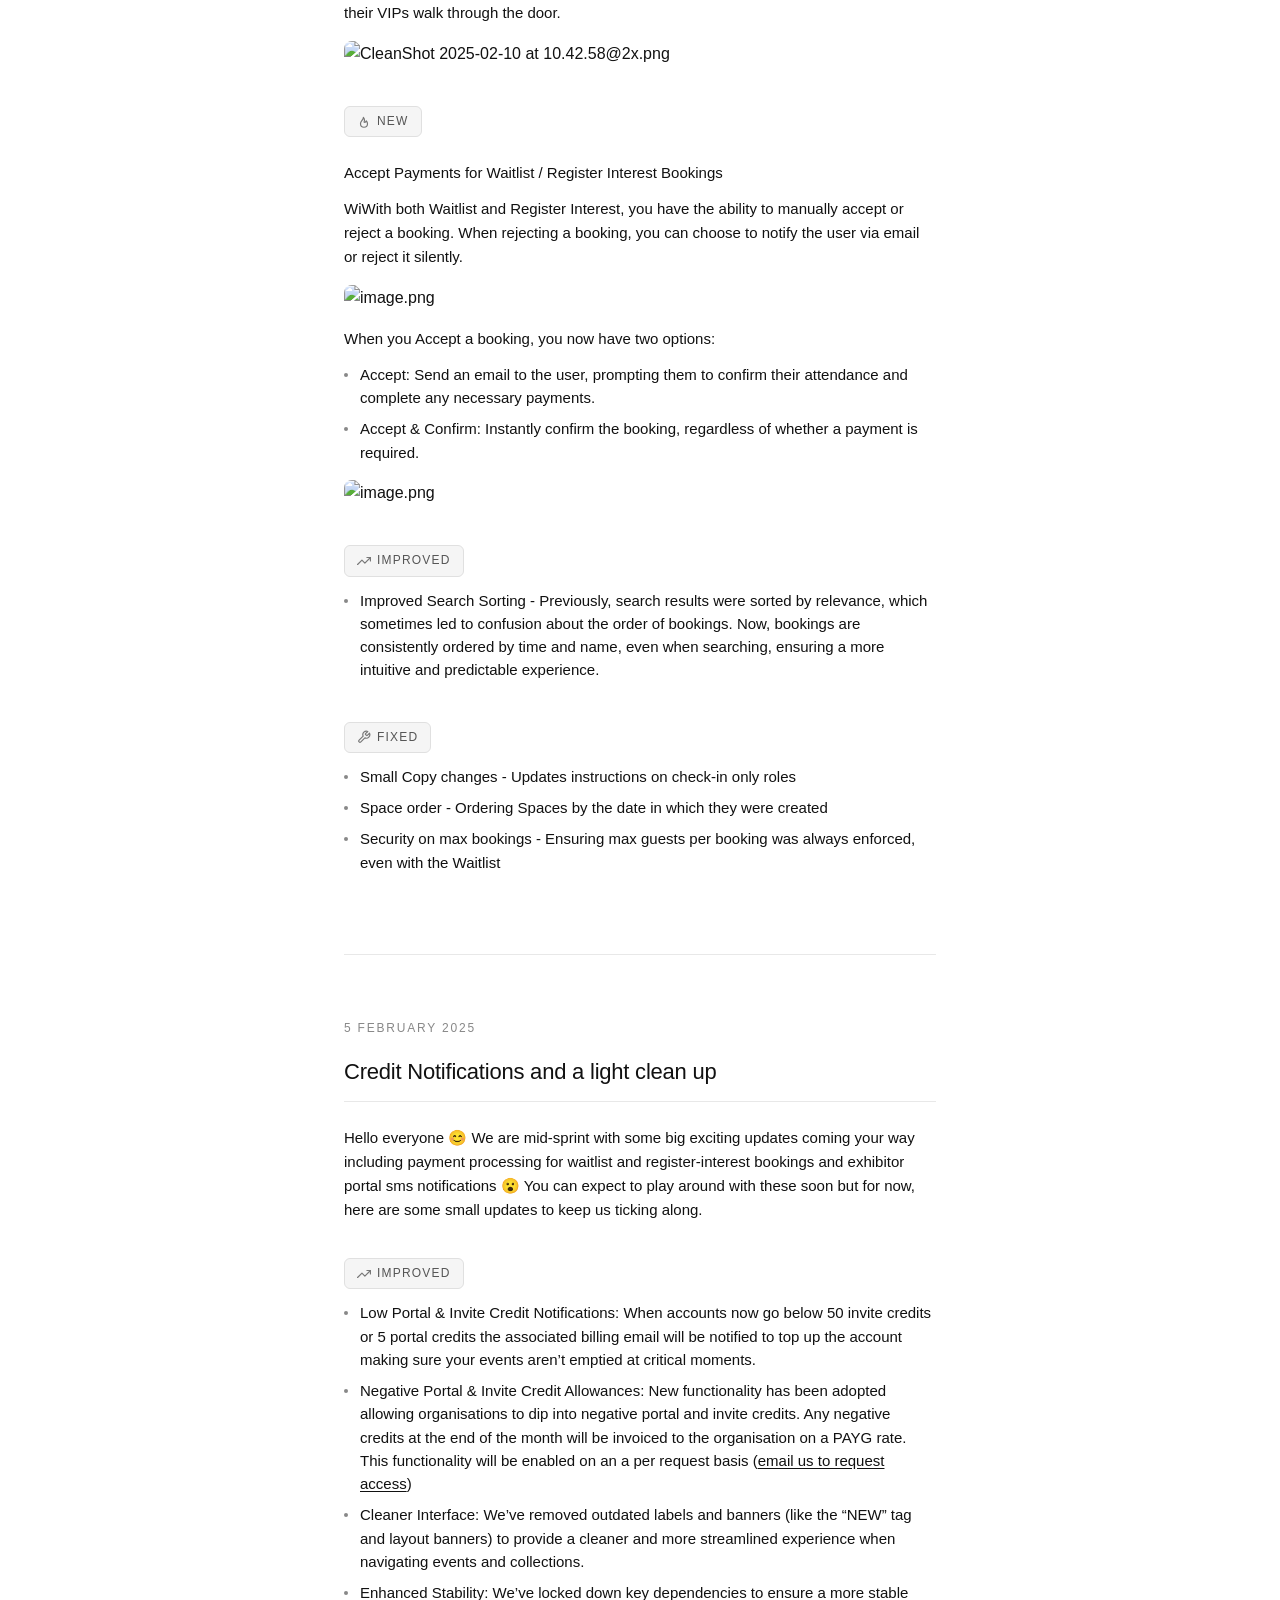
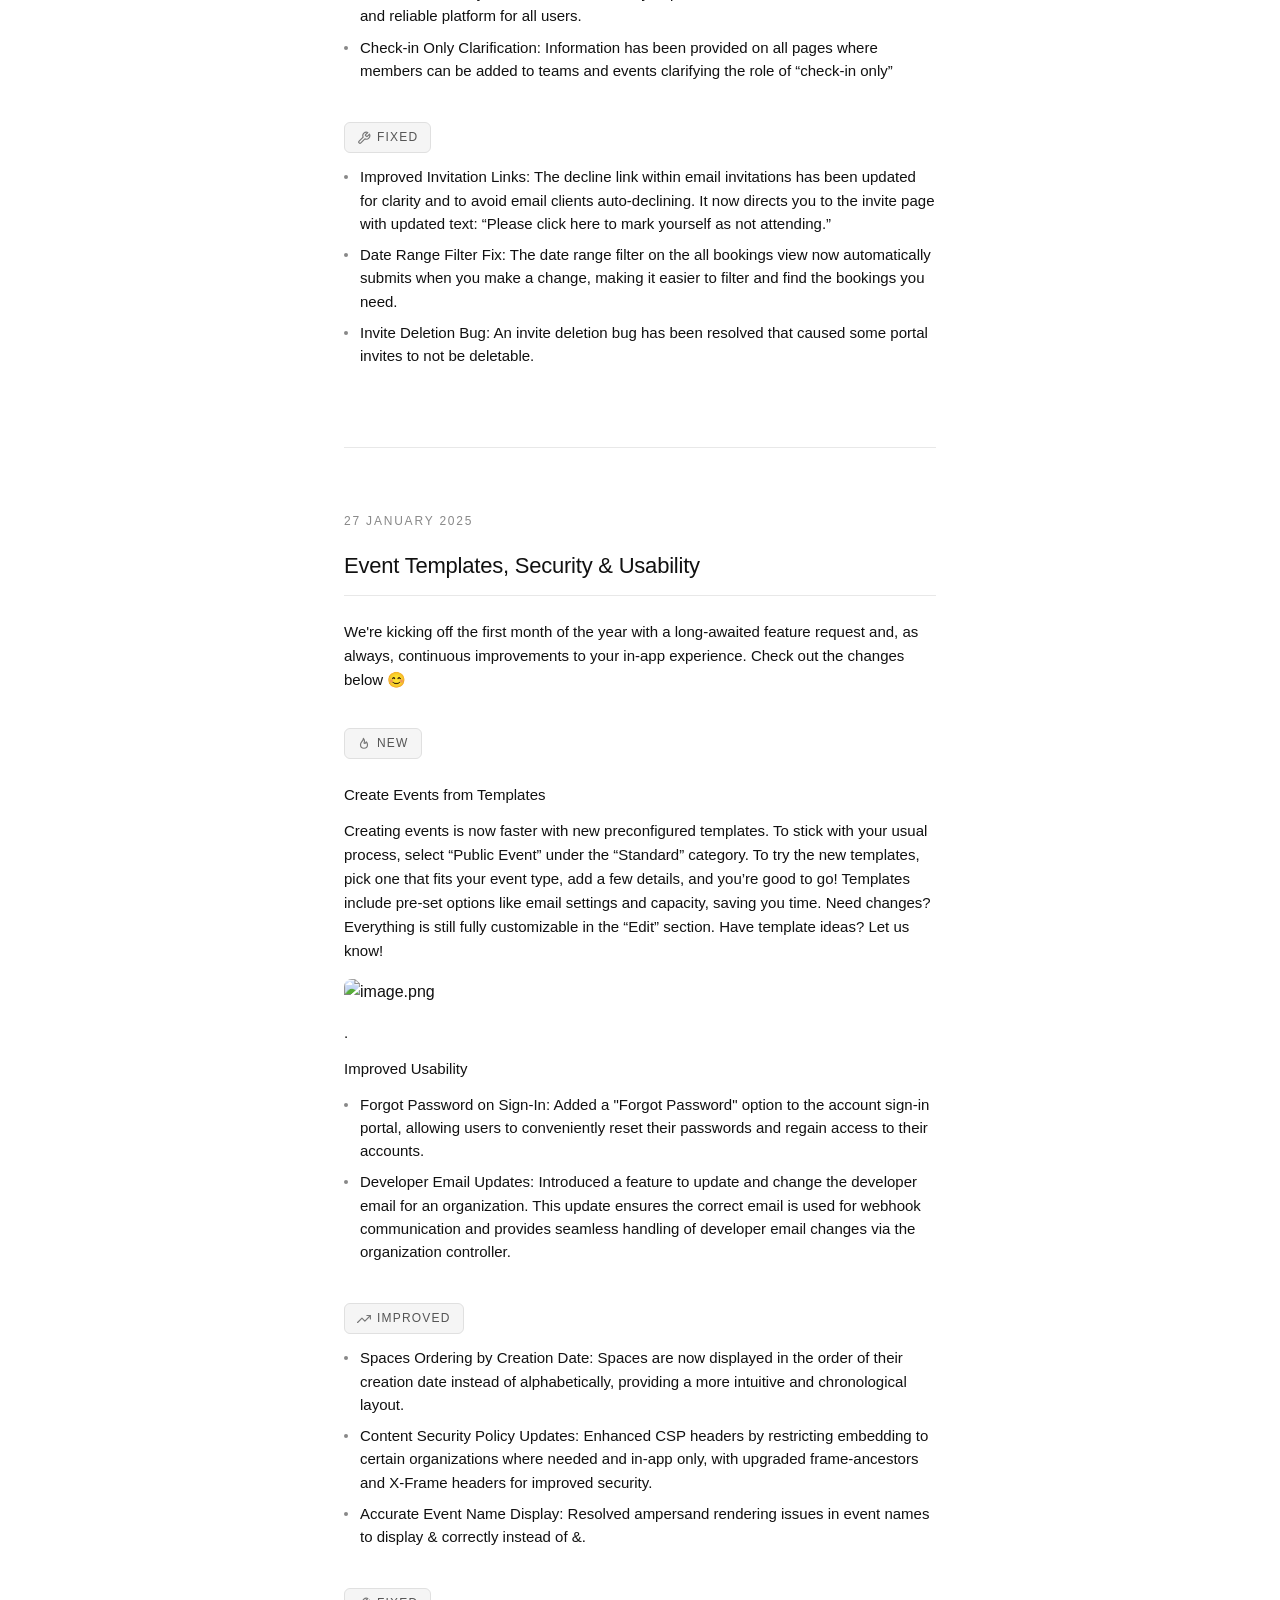
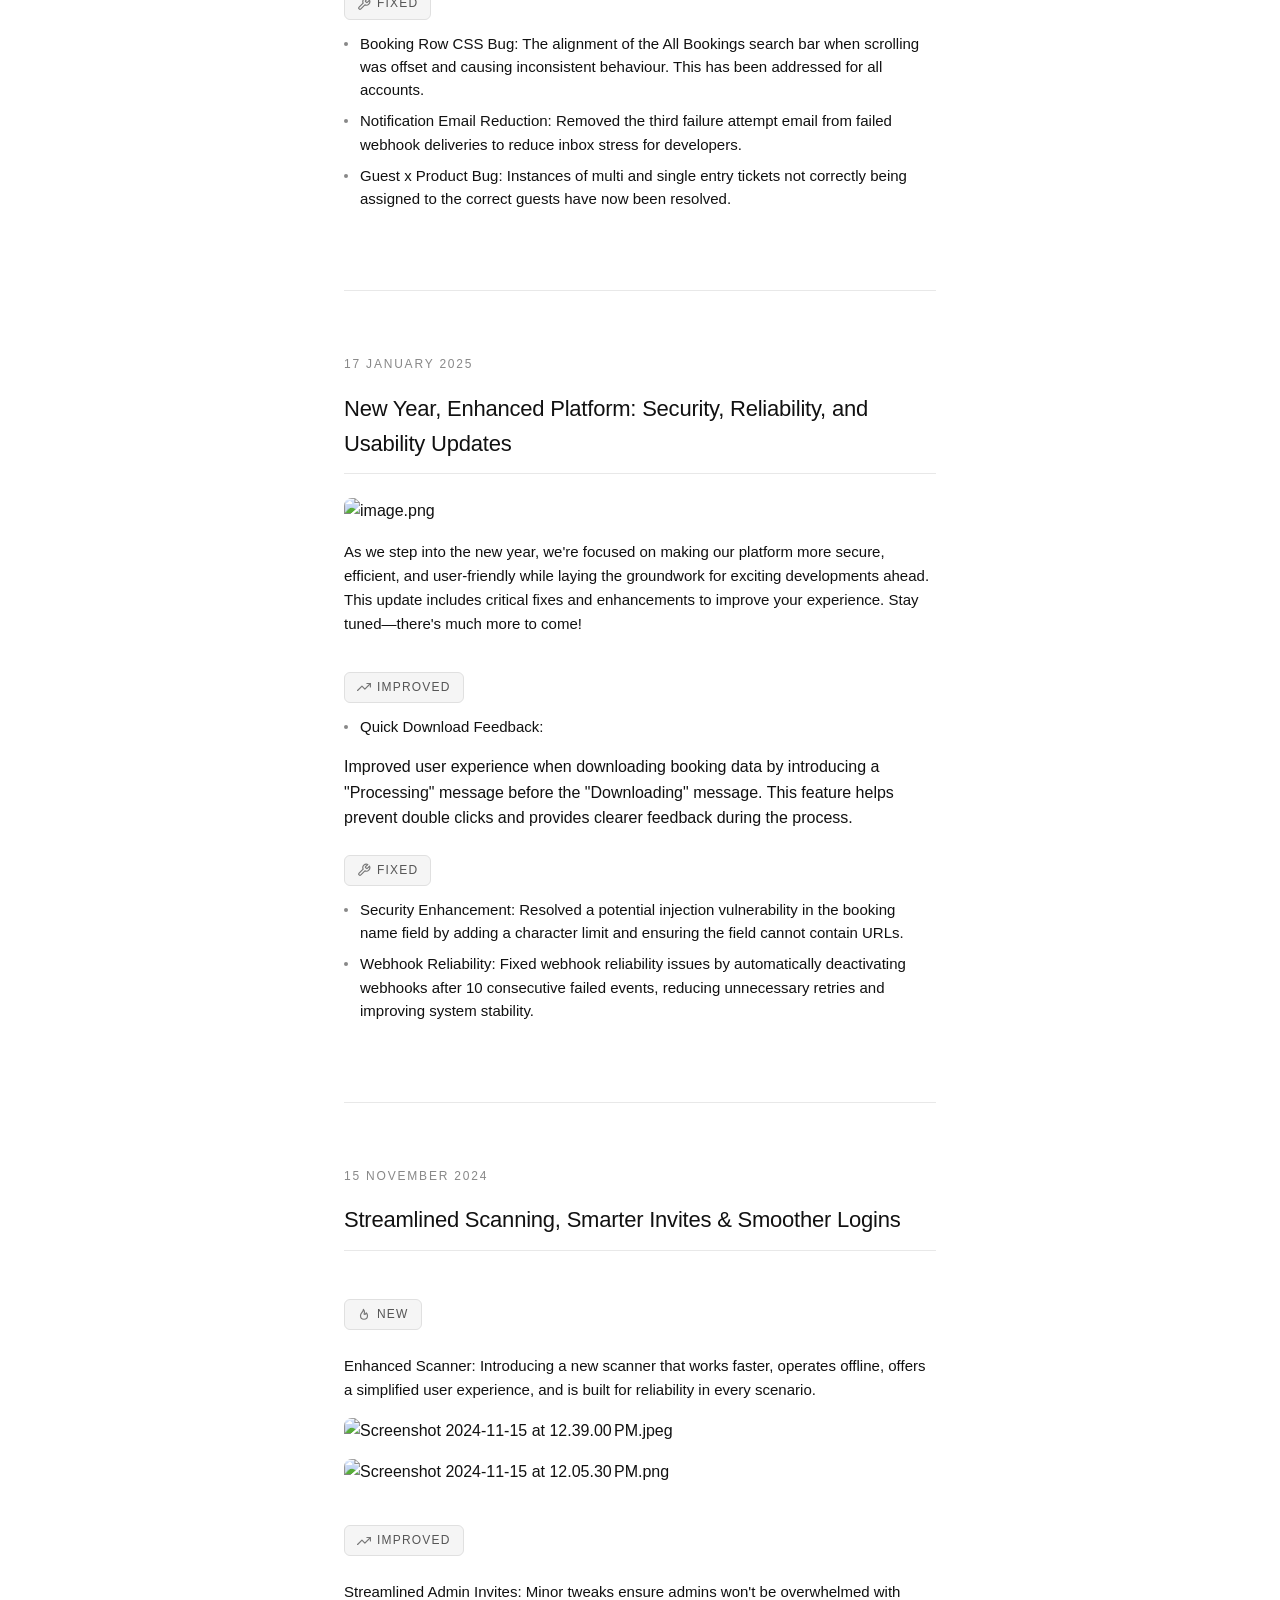
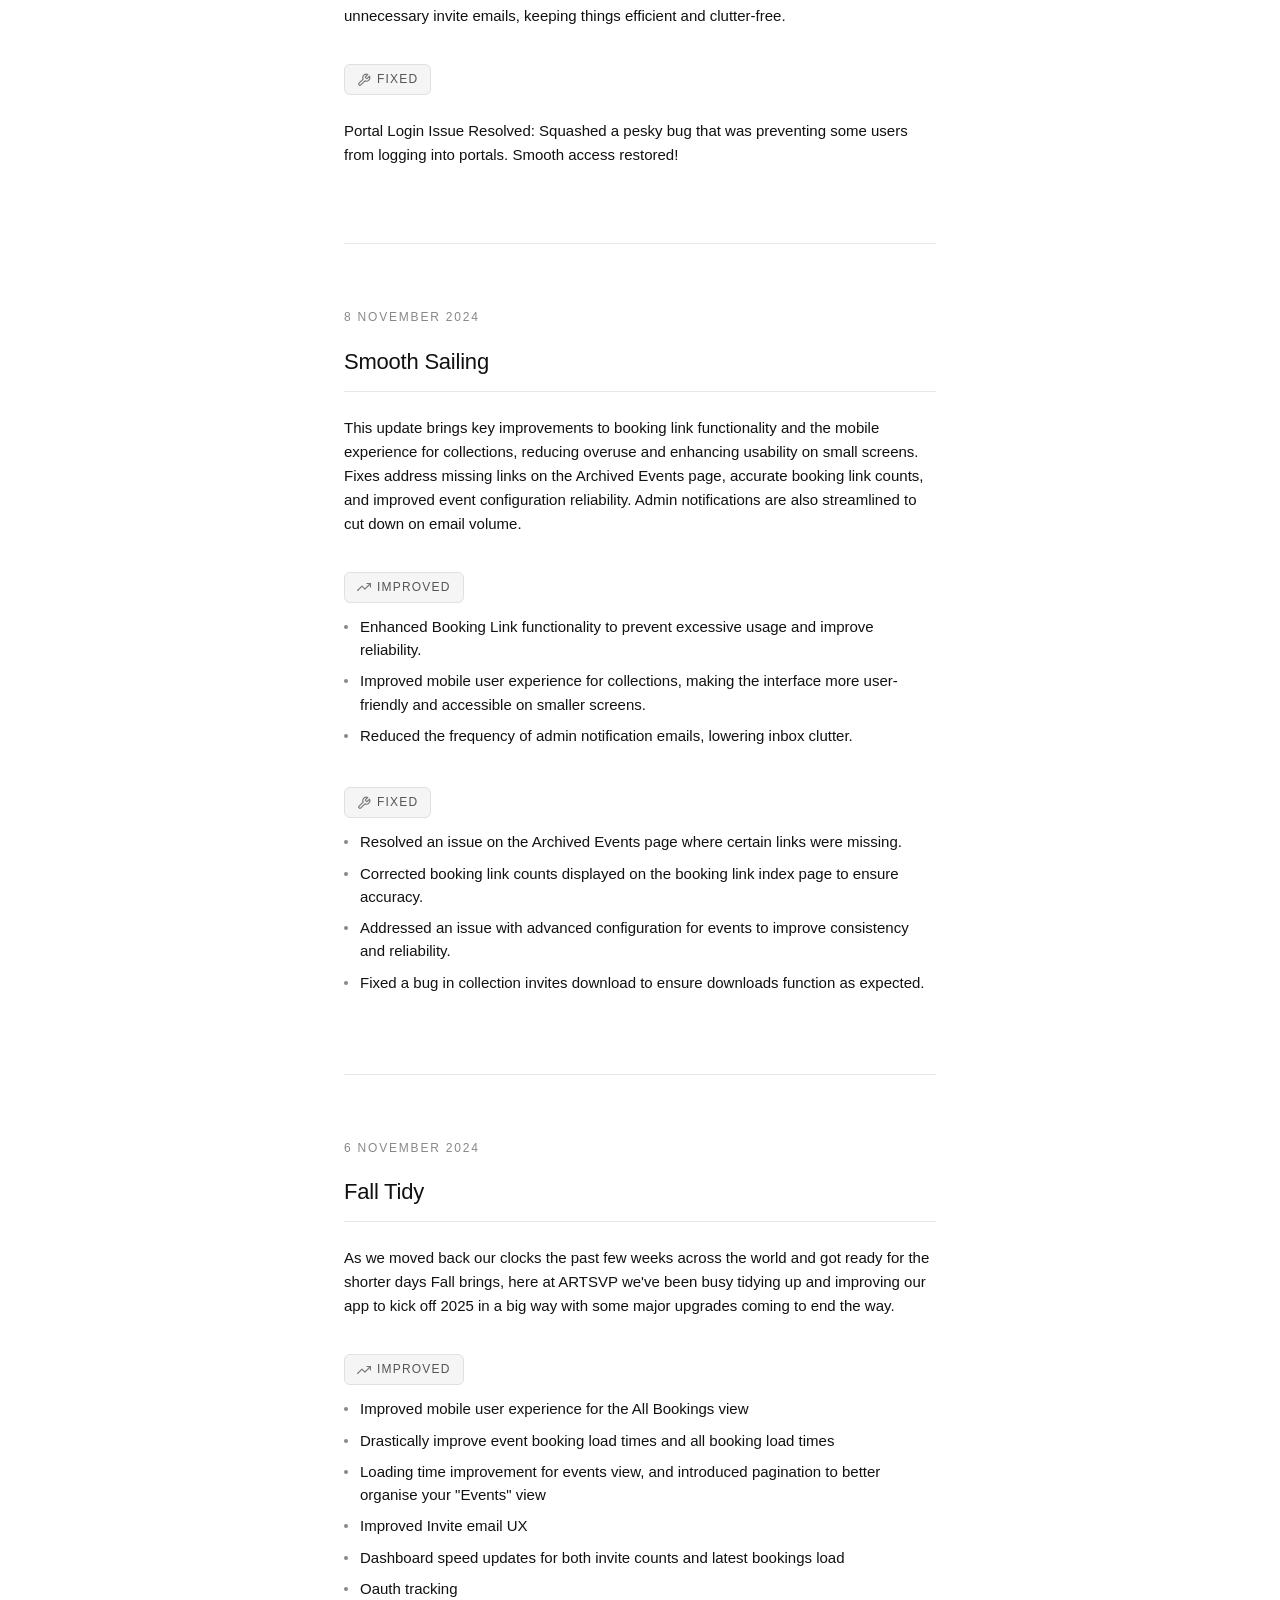
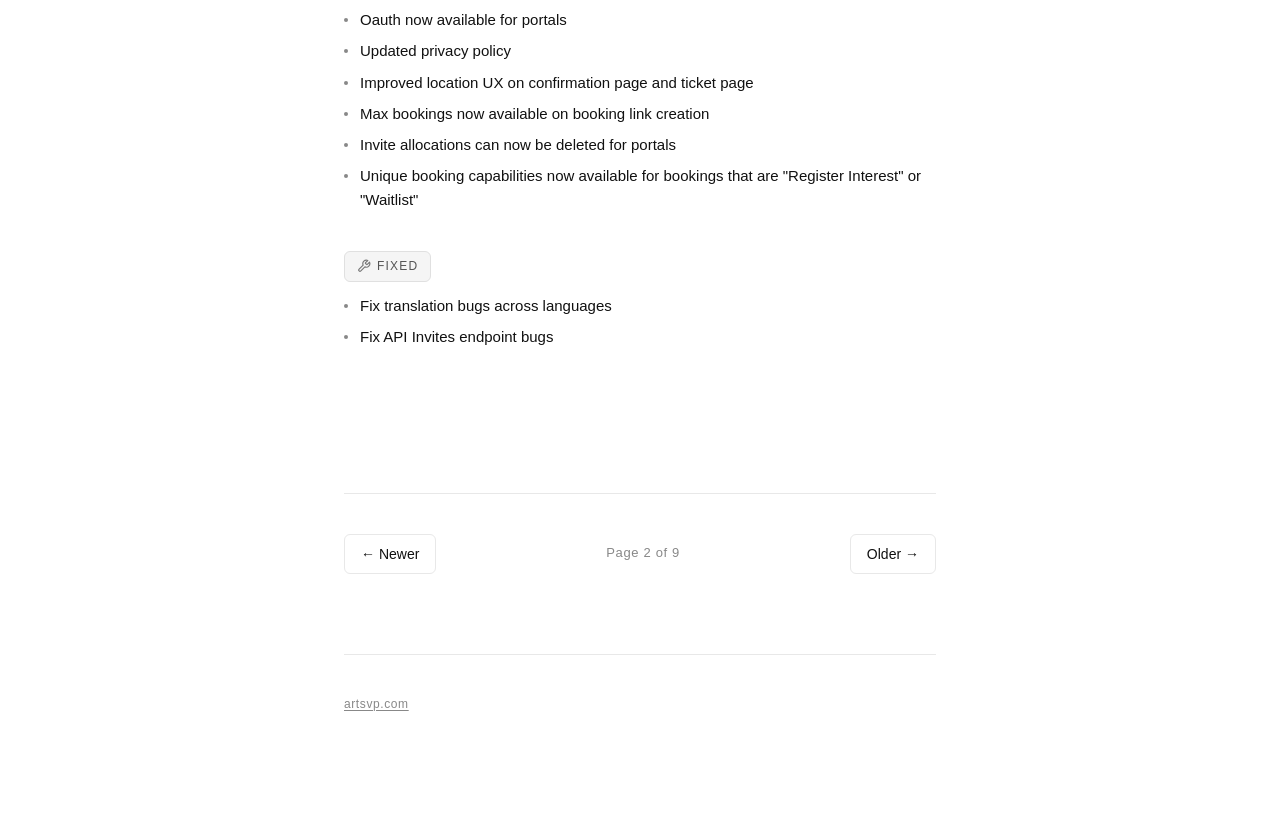
==== commit 965ee803: "Changelog: 2026-04-06" ====
--- a/page-2.html
+++ b/page-2.html
@@ -299,6 +299,18 @@
 <main>
 
   <article class="entry">
+    <time>7 April 2025</time>
+    <h2>Introducing Two Factor Authentication</h2>
+    <h3 class="cat-new"><svg width="14" height="14" viewBox="0 0 24 24" fill="none" stroke="currentColor" stroke-width="2" stroke-linecap="round" stroke-linejoin="round"><path d="M12 12c2-2.96 0-7-1-8 0 3.038-1.773 4.741-3 6-1.226 1.26-2 3.24-2 5a6 6 0 1 0 12 0c0-1.532-1.056-3.94-2-5-1.786 3-2.791 3-4 2z"/></svg><span>New</span></h3>
+<p>We’ve implemented Two Factor Authentication (2FA) with an Authenticator app across accounts, allowing users to secure their account access and data with 2FA. To use 2FA, go to your ‘Account’ Settings click ‘Enable 2FA’. Please make sure to note, if you are using this feature, it is important to record your back up codes to make sure you have continued access to your account in the case of losing access to your Authenticator app.</p>
+<h3 class="cat-improved"><svg width="14" height="14" viewBox="0 0 24 24" fill="none" stroke="currentColor" stroke-width="2" stroke-linecap="round" stroke-linejoin="round"><polyline points="23 6 13.5 15.5 8.5 10.5 1 18"/><polyline points="17 6 23 6 23 12"/></svg><span>Improved</span></h3>
+<ul><li>Improve styling on longer booking links displayed in modal windows such that they are truncated visually for a cleaner look.</li></ul>
+<h3 class="cat-fixed"><svg width="14" height="14" viewBox="0 0 24 24" fill="none" stroke="currentColor" stroke-width="2" stroke-linecap="round" stroke-linejoin="round"><path d="M14.7 6.3a1 1 0 0 0 0 1.4l1.6 1.6a1 1 0 0 0 1.4 0l3.77-3.77a6 6 0 0 1-7.94 7.94l-6.91 6.91a2.12 2.12 0 0 1-3-3l6.91-6.91a6 6 0 0 1 7.94-7.94l-3.76 3.76z"/></svg><span>Fixed</span></h3>
+<ul><li>Fix bug that prevented the correct implementation of timezone when filtering, by expanding then number of timezones available to select from and allowing users to modify this more broadly.</li>
+<li>Removed all legacy code for event blockers. RIP to one of our favourite first features.</li></ul>
+  </article>
+
+  <article class="entry">
     <time>24 February 2025</time>
     <h2>Enhanced Notifications, Better Formatting, and Reliable Contact Uploads</h2>
     <h3 class="cat-improved"><svg width="14" height="14" viewBox="0 0 24 24" fill="none" stroke="currentColor" stroke-width="2" stroke-linecap="round" stroke-linejoin="round"><polyline points="23 6 13.5 15.5 8.5 10.5 1 18"/><polyline points="17 6 23 6 23 12"/></svg><span>Improved</span></h3>
@@ -453,21 +465,6 @@
 <h3 class="cat-fixed"><svg width="14" height="14" viewBox="0 0 24 24" fill="none" stroke="currentColor" stroke-width="2" stroke-linecap="round" stroke-linejoin="round"><path d="M14.7 6.3a1 1 0 0 0 0 1.4l1.6 1.6a1 1 0 0 0 1.4 0l3.77-3.77a6 6 0 0 1-7.94 7.94l-6.91 6.91a2.12 2.12 0 0 1-3-3l6.91-6.91a6 6 0 0 1 7.94-7.94l-3.76 3.76z"/></svg><span>Fixed</span></h3>
 <ul><li>Fix translation bugs across languages</li>
 <li>Fix API Invites endpoint bugs</li></ul>
-  </article>
-
-  <article class="entry">
-    <time>21 October 2024</time>
-    <h2>Need for Speed</h2>
-    <p>We’re excited to announce some powerful updates to Artsvp that will make your experience faster, smoother, and more efficient! From enhanced CSV handling to blazing-fast search improvements, we've fine-tuned the platform to better meet your needs. By streamlining key processes and moving tasks to the background, you'll notice a major boost in speed and ease of use. Dive into the details below and see how these changes can supercharge your workflow!</p>
-<h3 class="cat-new"><svg width="14" height="14" viewBox="0 0 24 24" fill="none" stroke="currentColor" stroke-width="2" stroke-linecap="round" stroke-linejoin="round"><path d="M12 12c2-2.96 0-7-1-8 0 3.038-1.773 4.741-3 6-1.226 1.26-2 3.24-2 5a6 6 0 1 0 12 0c0-1.532-1.056-3.94-2-5-1.786 3-2.791 3-4 2z"/></svg><span>New</span></h3>
-<p>You've been asking, so we've added support for transforming some data like first name & last name fields into the required name column in CSV uploads, making data import more flexible and user-friendly.</p>
-<p>We've also improved the system's ability to handle a wider variety of CSV file formats, ensuring smoother uploads and fewer errors during import.</p>
-<p>Happy uploading!</p>
-<h3 class="cat-improved"><svg width="14" height="14" viewBox="0 0 24 24" fill="none" stroke="currentColor" stroke-width="2" stroke-linecap="round" stroke-linejoin="round"><polyline points="23 6 13.5 15.5 8.5 10.5 1 18"/><polyline points="17 6 23 6 23 12"/></svg><span>Improved</span></h3>
-<p>Finding the right guest can be a challenge, so we have worked tirelessly to optimize the search functionality for faster and more responsive results, delivering a better user experience, especially for large datasets.</p>
-<h3 class="cat-fixed"><svg width="14" height="14" viewBox="0 0 24 24" fill="none" stroke="currentColor" stroke-width="2" stroke-linecap="round" stroke-linejoin="round"><path d="M14.7 6.3a1 1 0 0 0 0 1.4l1.6 1.6a1 1 0 0 0 1.4 0l3.77-3.77a6 6 0 0 1-7.94 7.94l-6.91 6.91a2.12 2.12 0 0 1-3-3l6.91-6.91a6 6 0 0 1 7.94-7.94l-3.76 3.76z"/></svg><span>Fixed</span></h3>
-<p>Key tasks, such as CSV parsing and data processing, have been moved to background jobs. This significantly reduces wait times for users, allowing them to continue working without interruption while tasks are handled asynchronously in the background.</p>
-<p>These updates aim to improve efficiency, making Artsvp more powerful and seamless for managing your events.</p>
   </article>
 </main>
 <nav class="pagination">
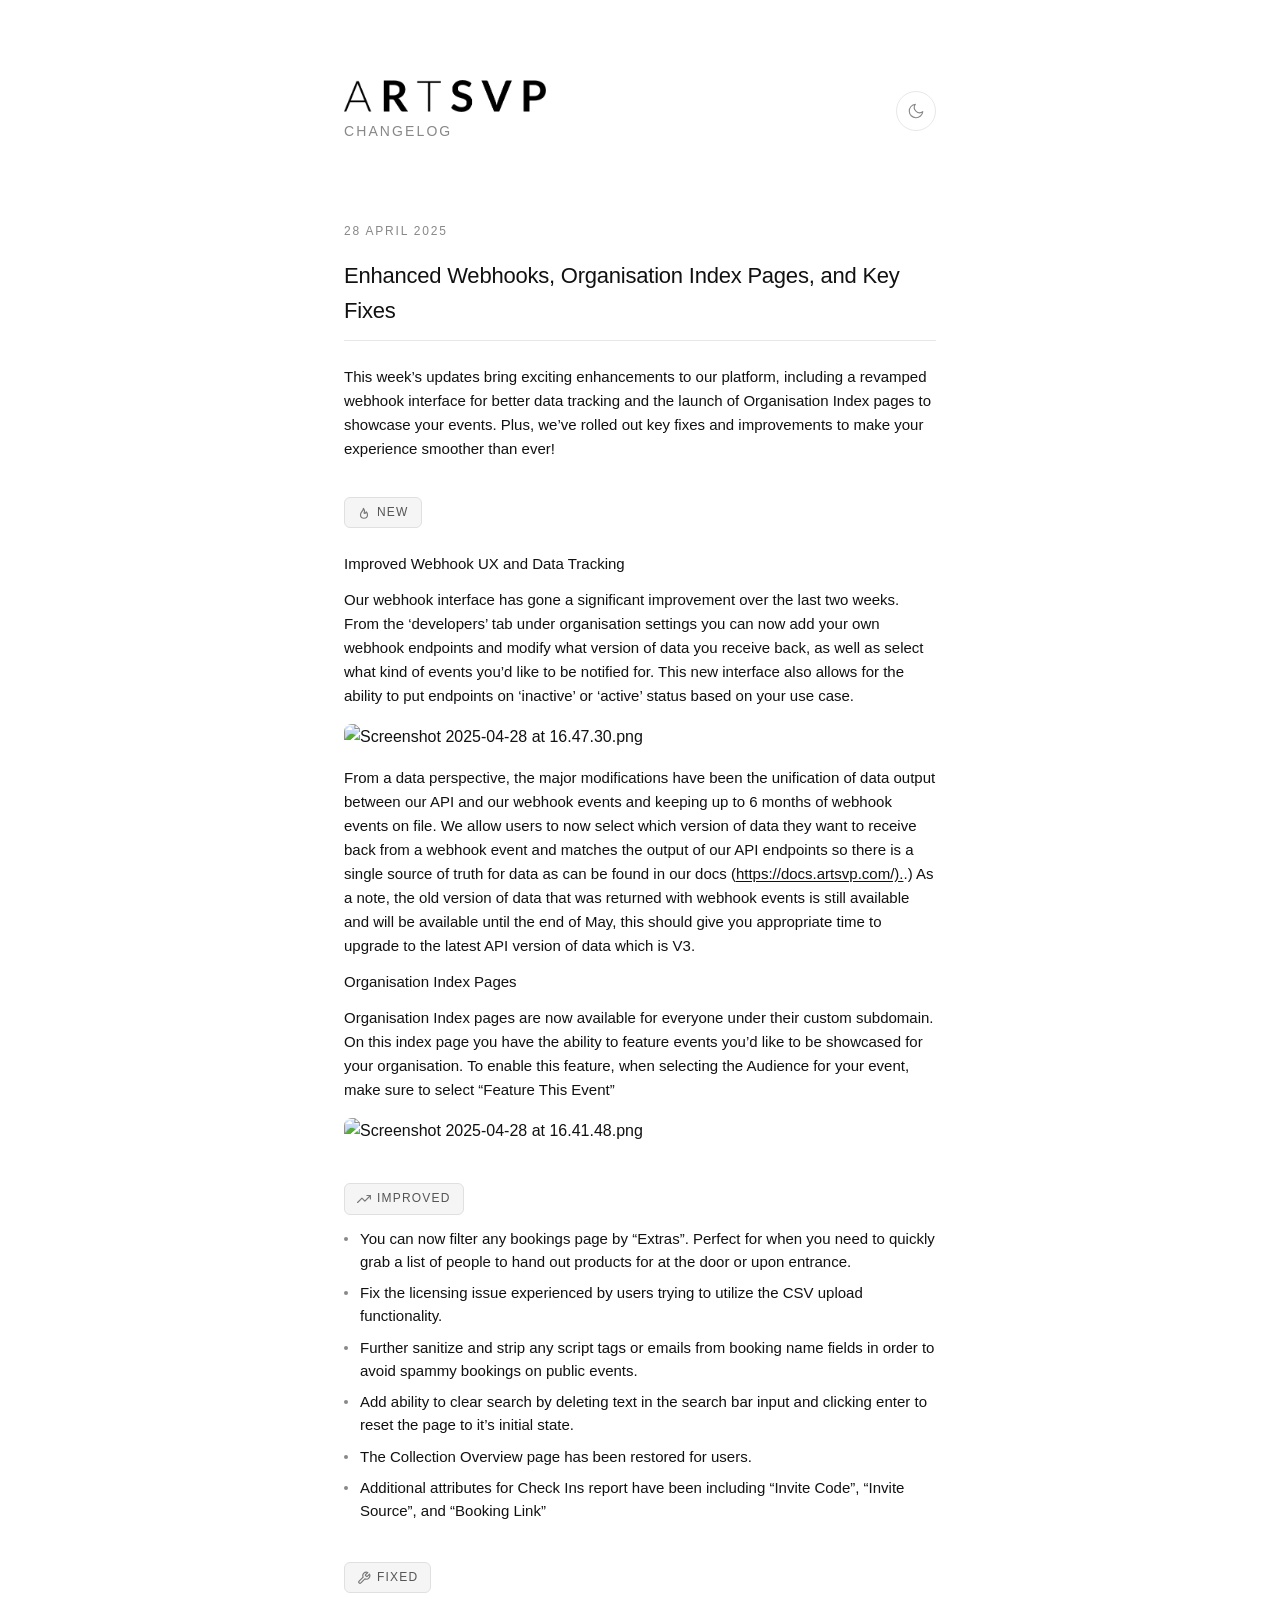
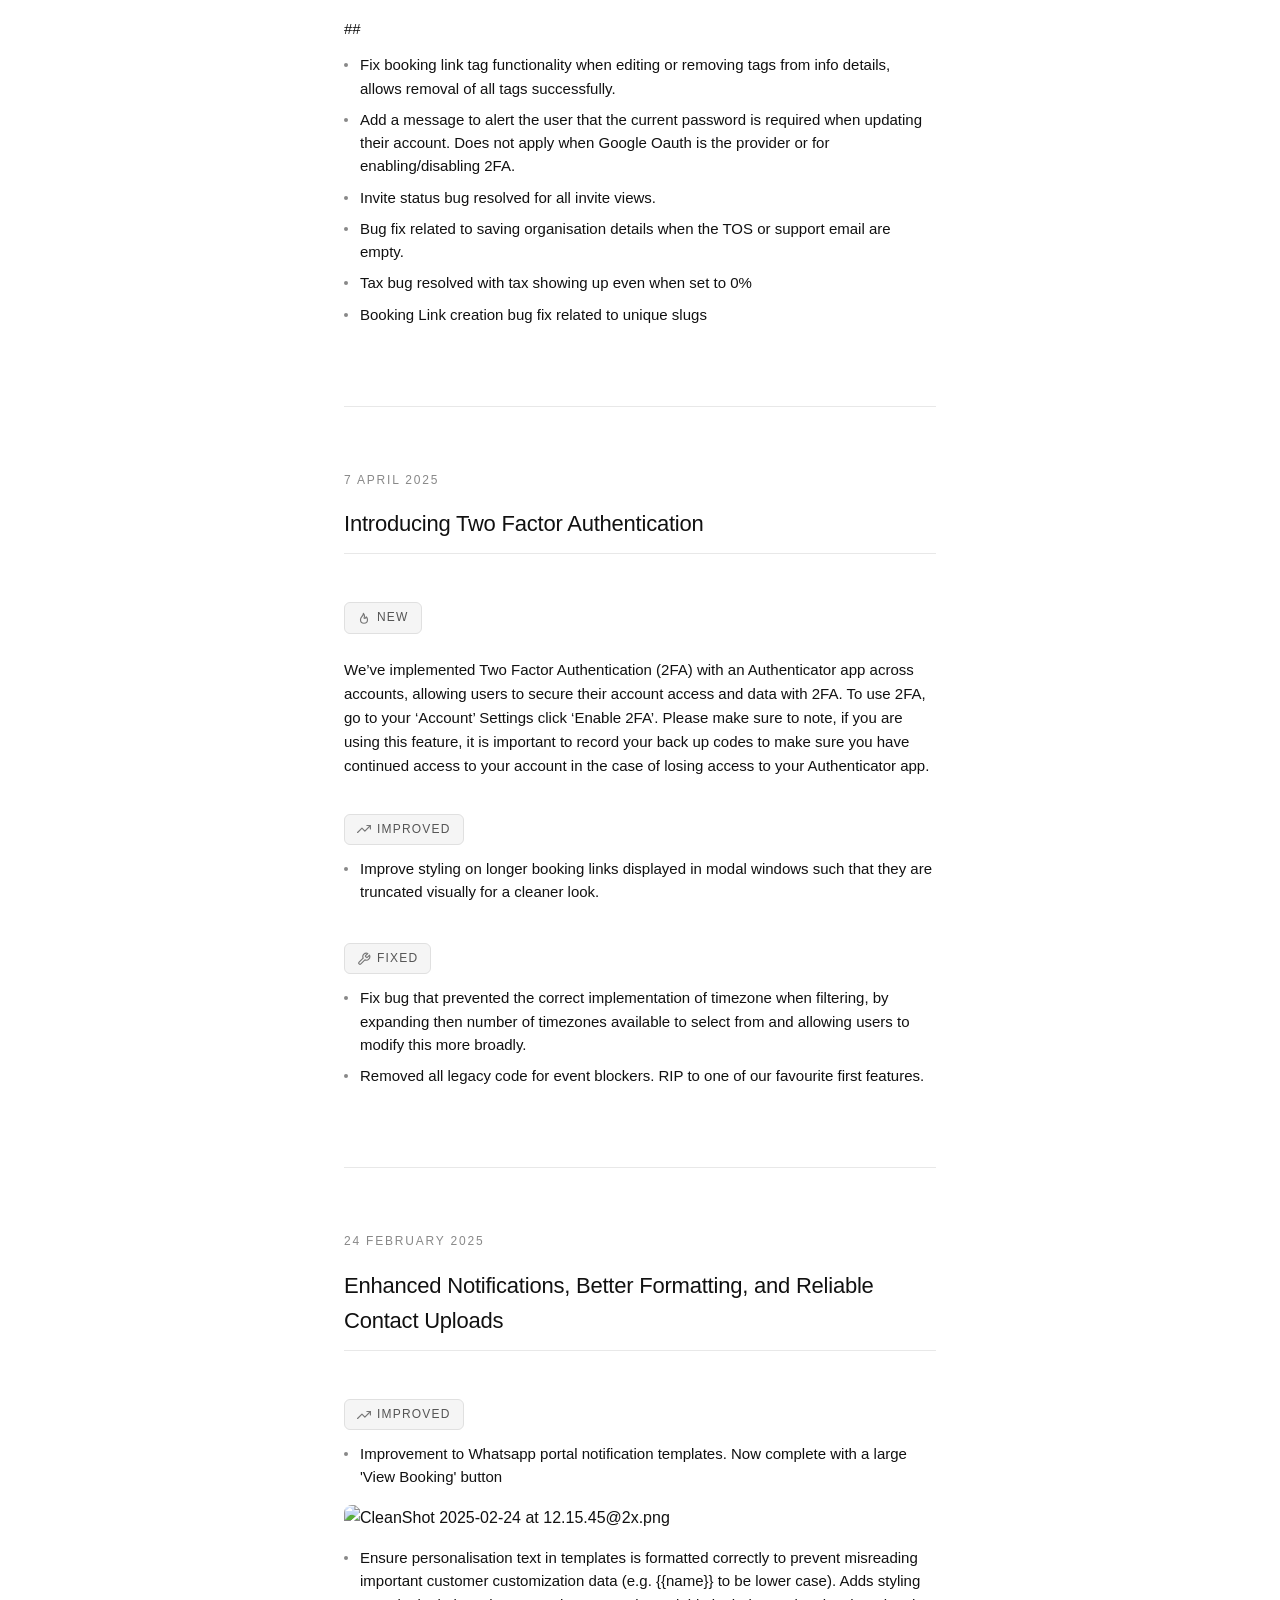
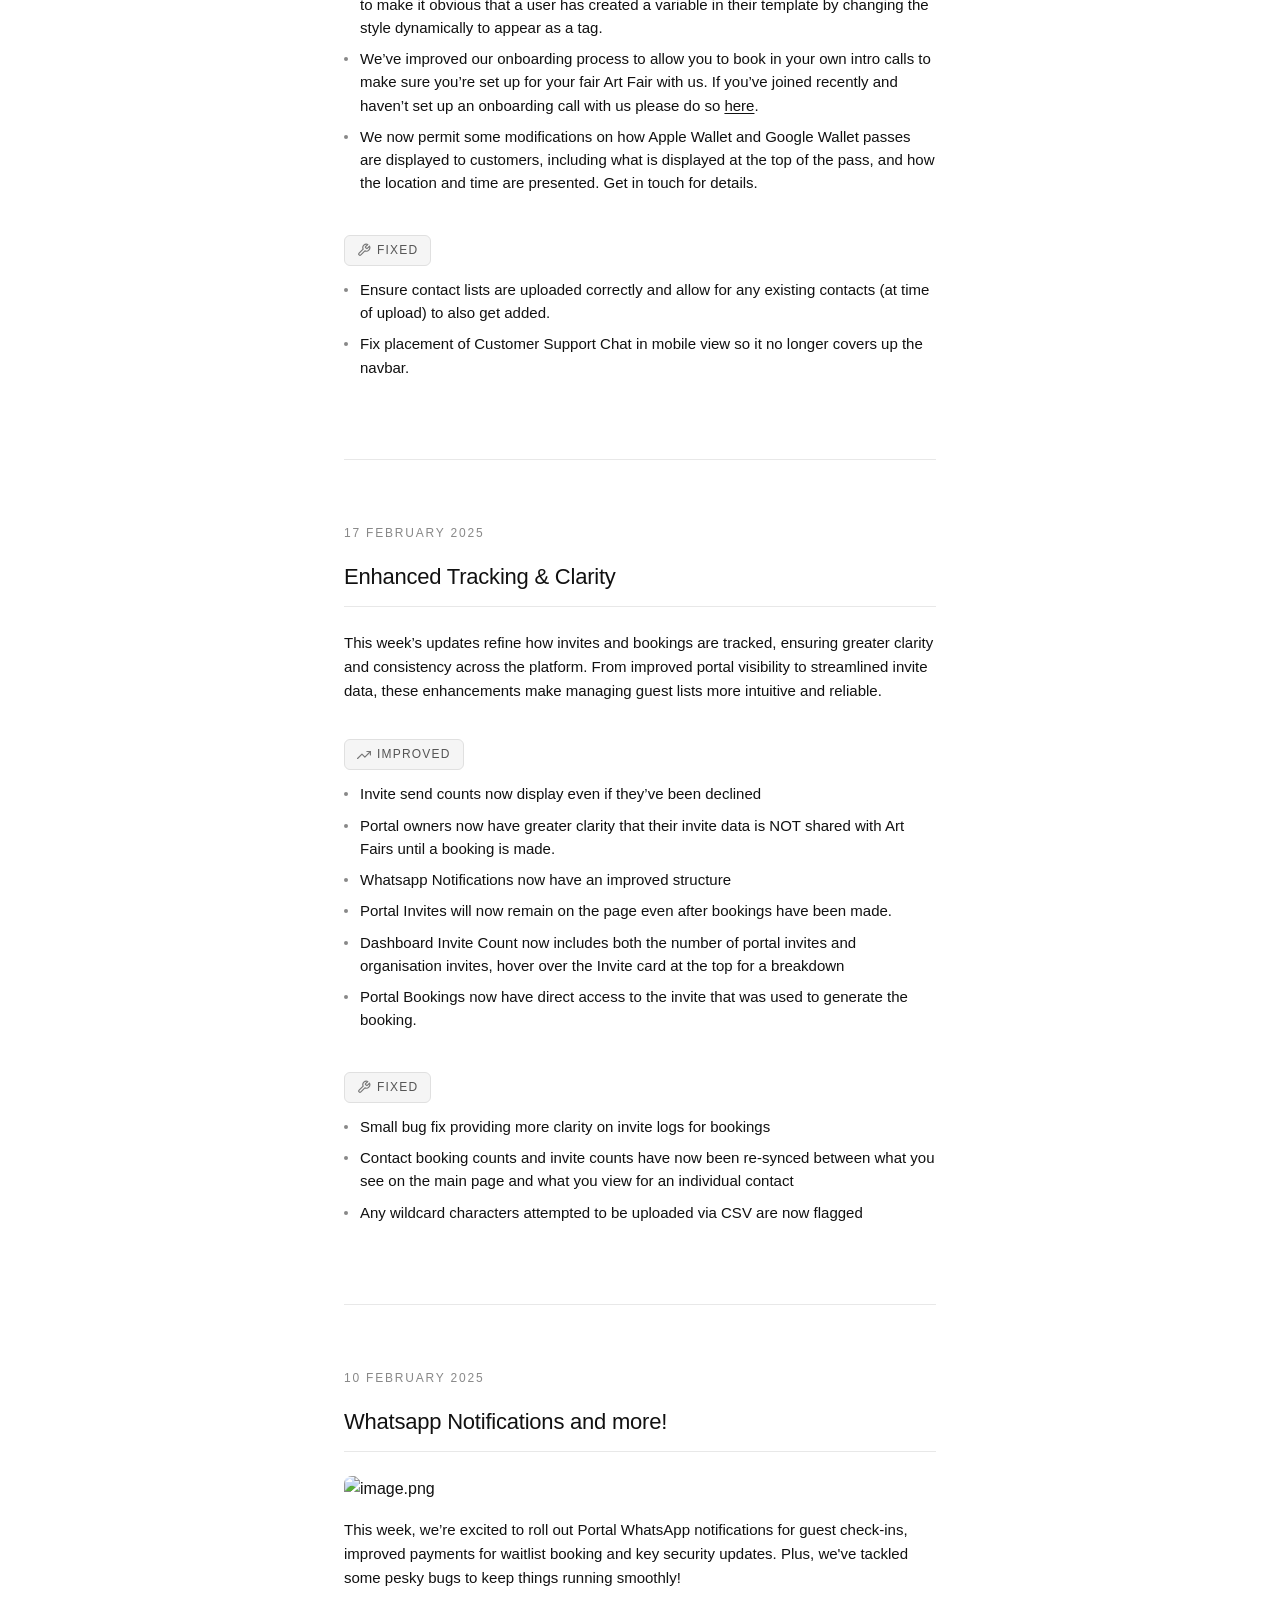
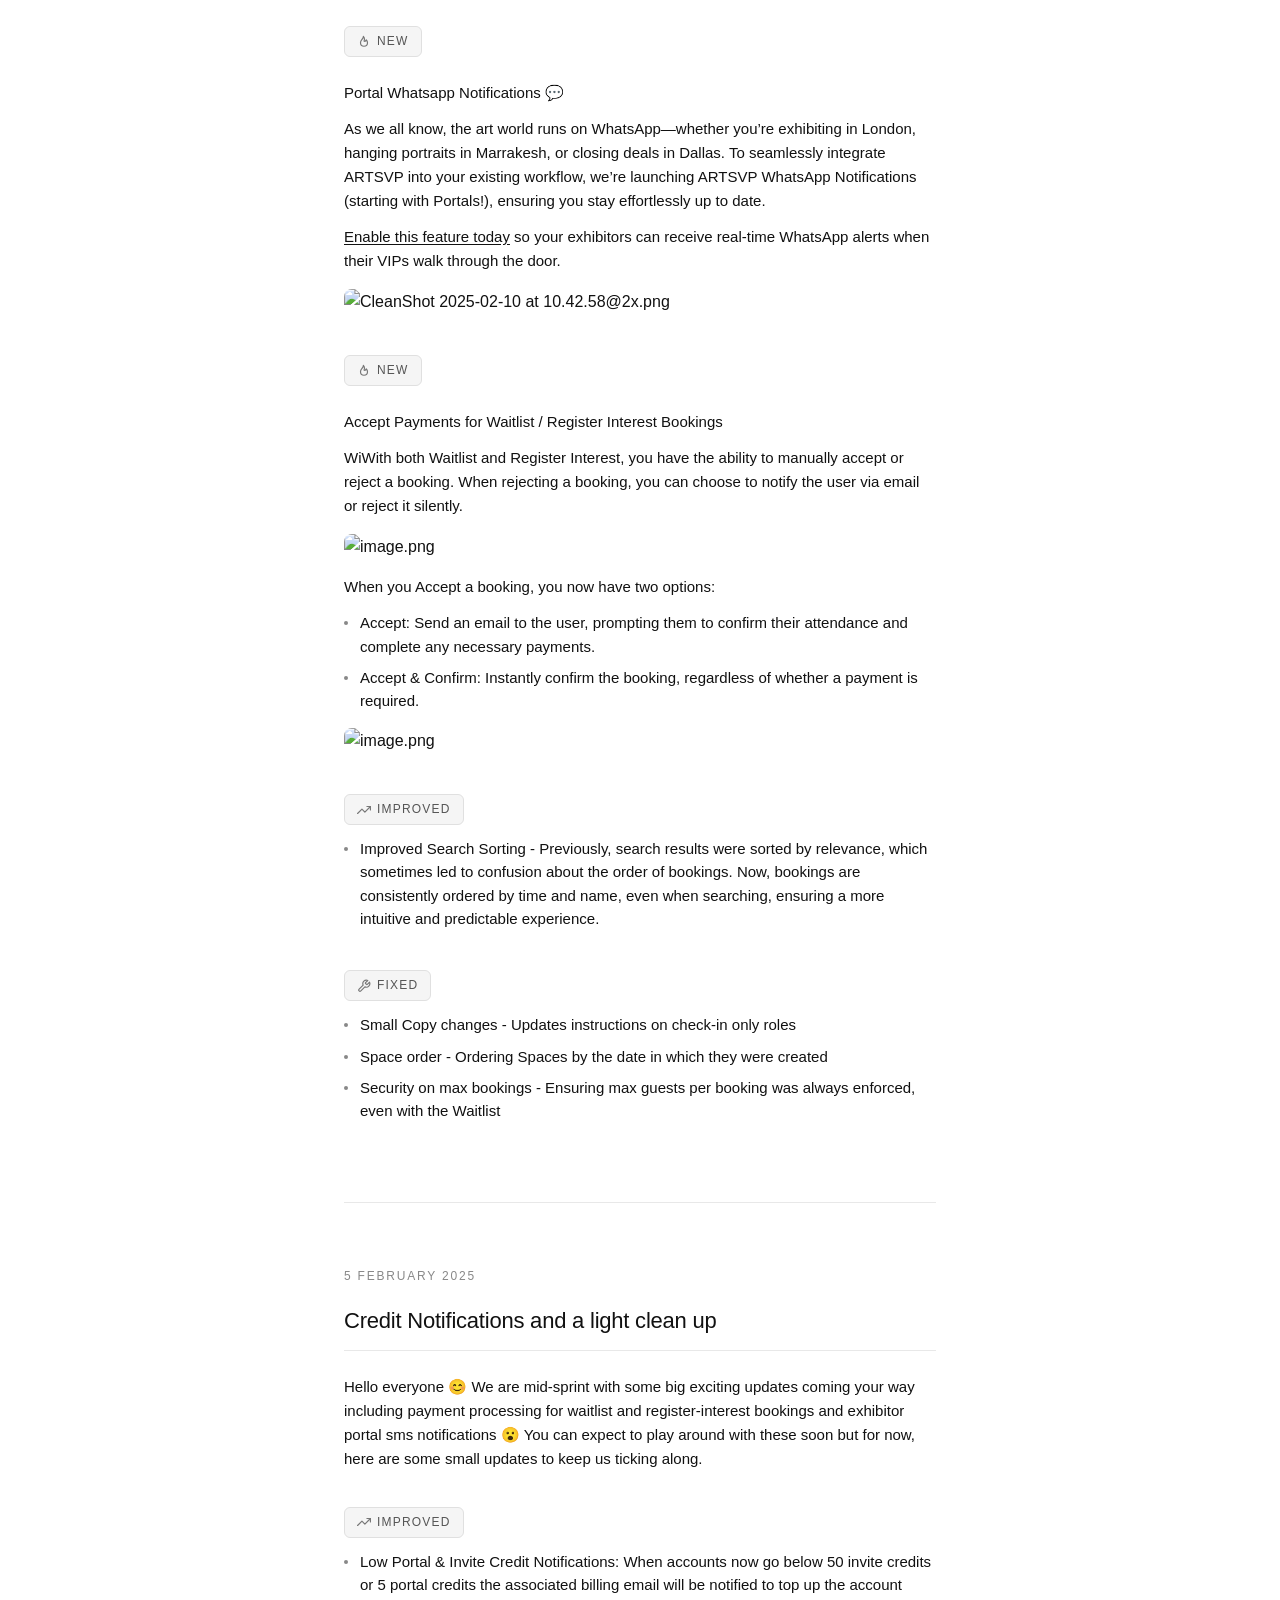
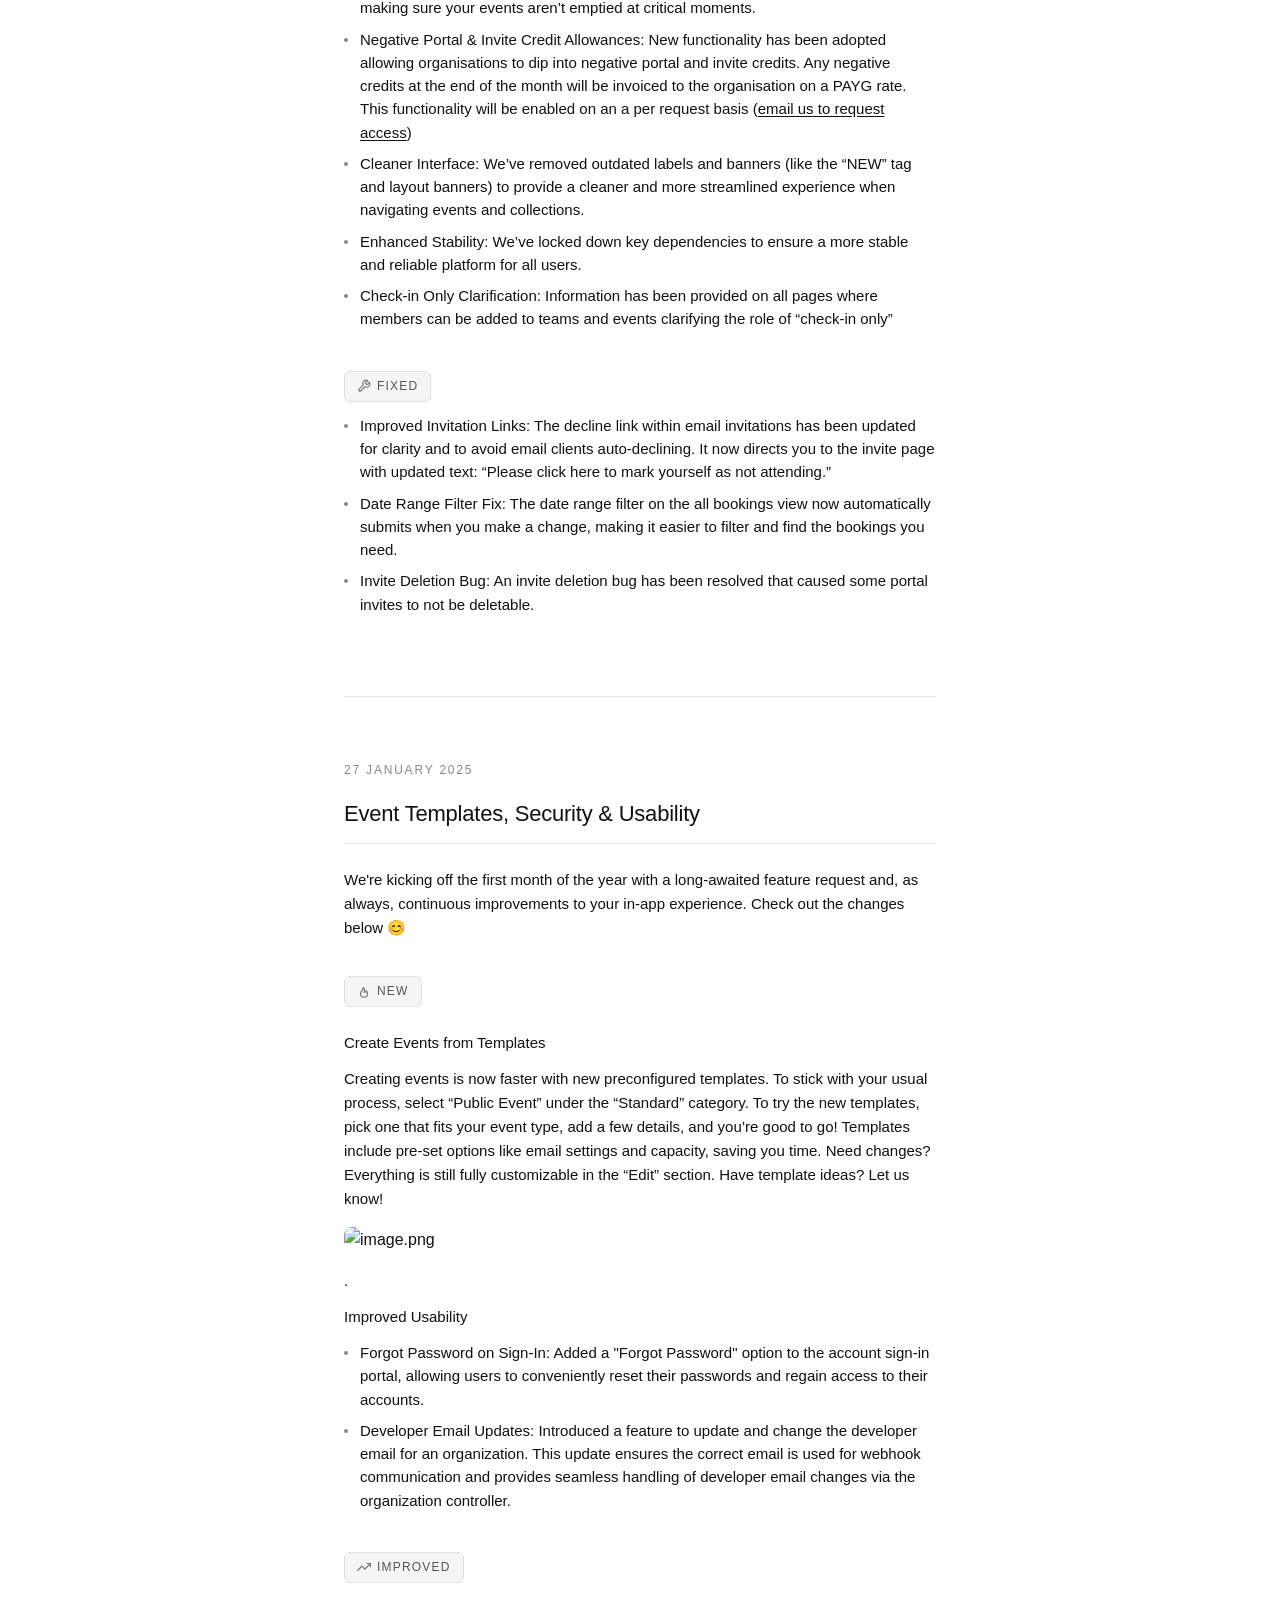
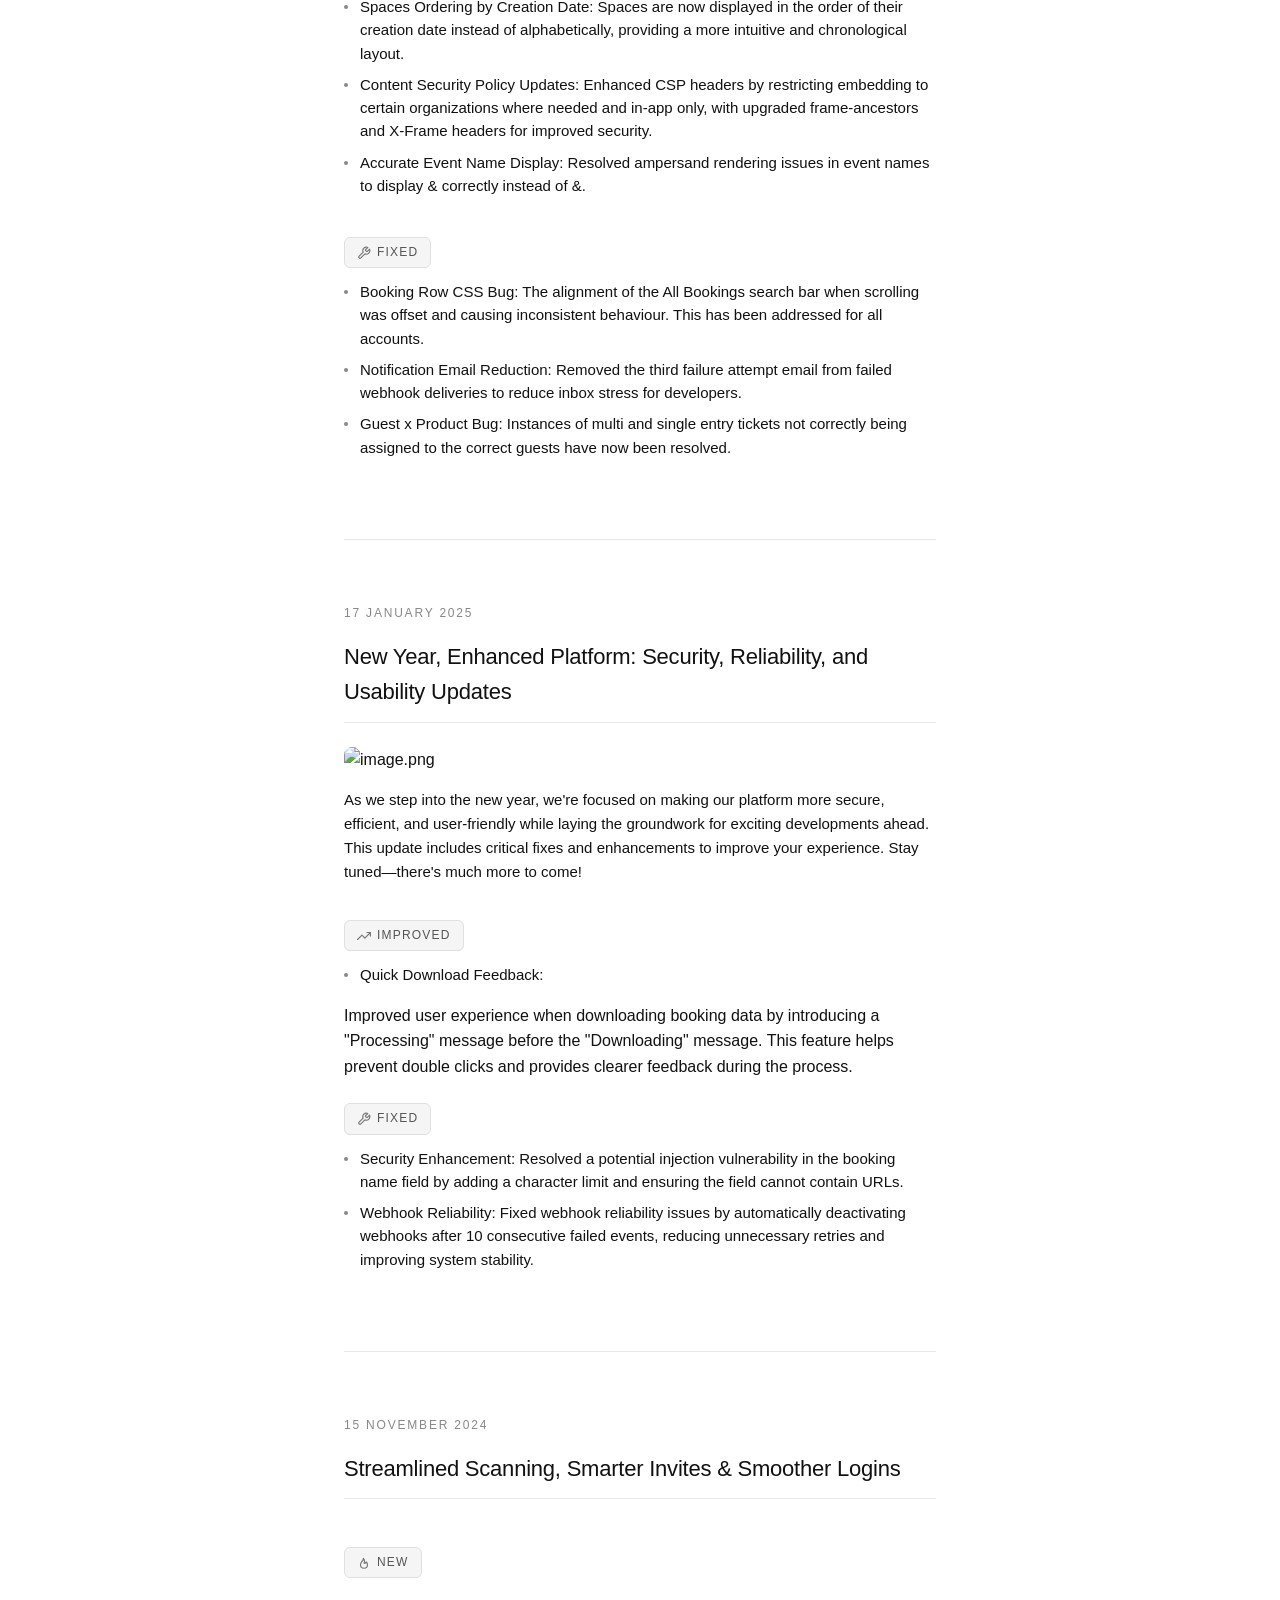
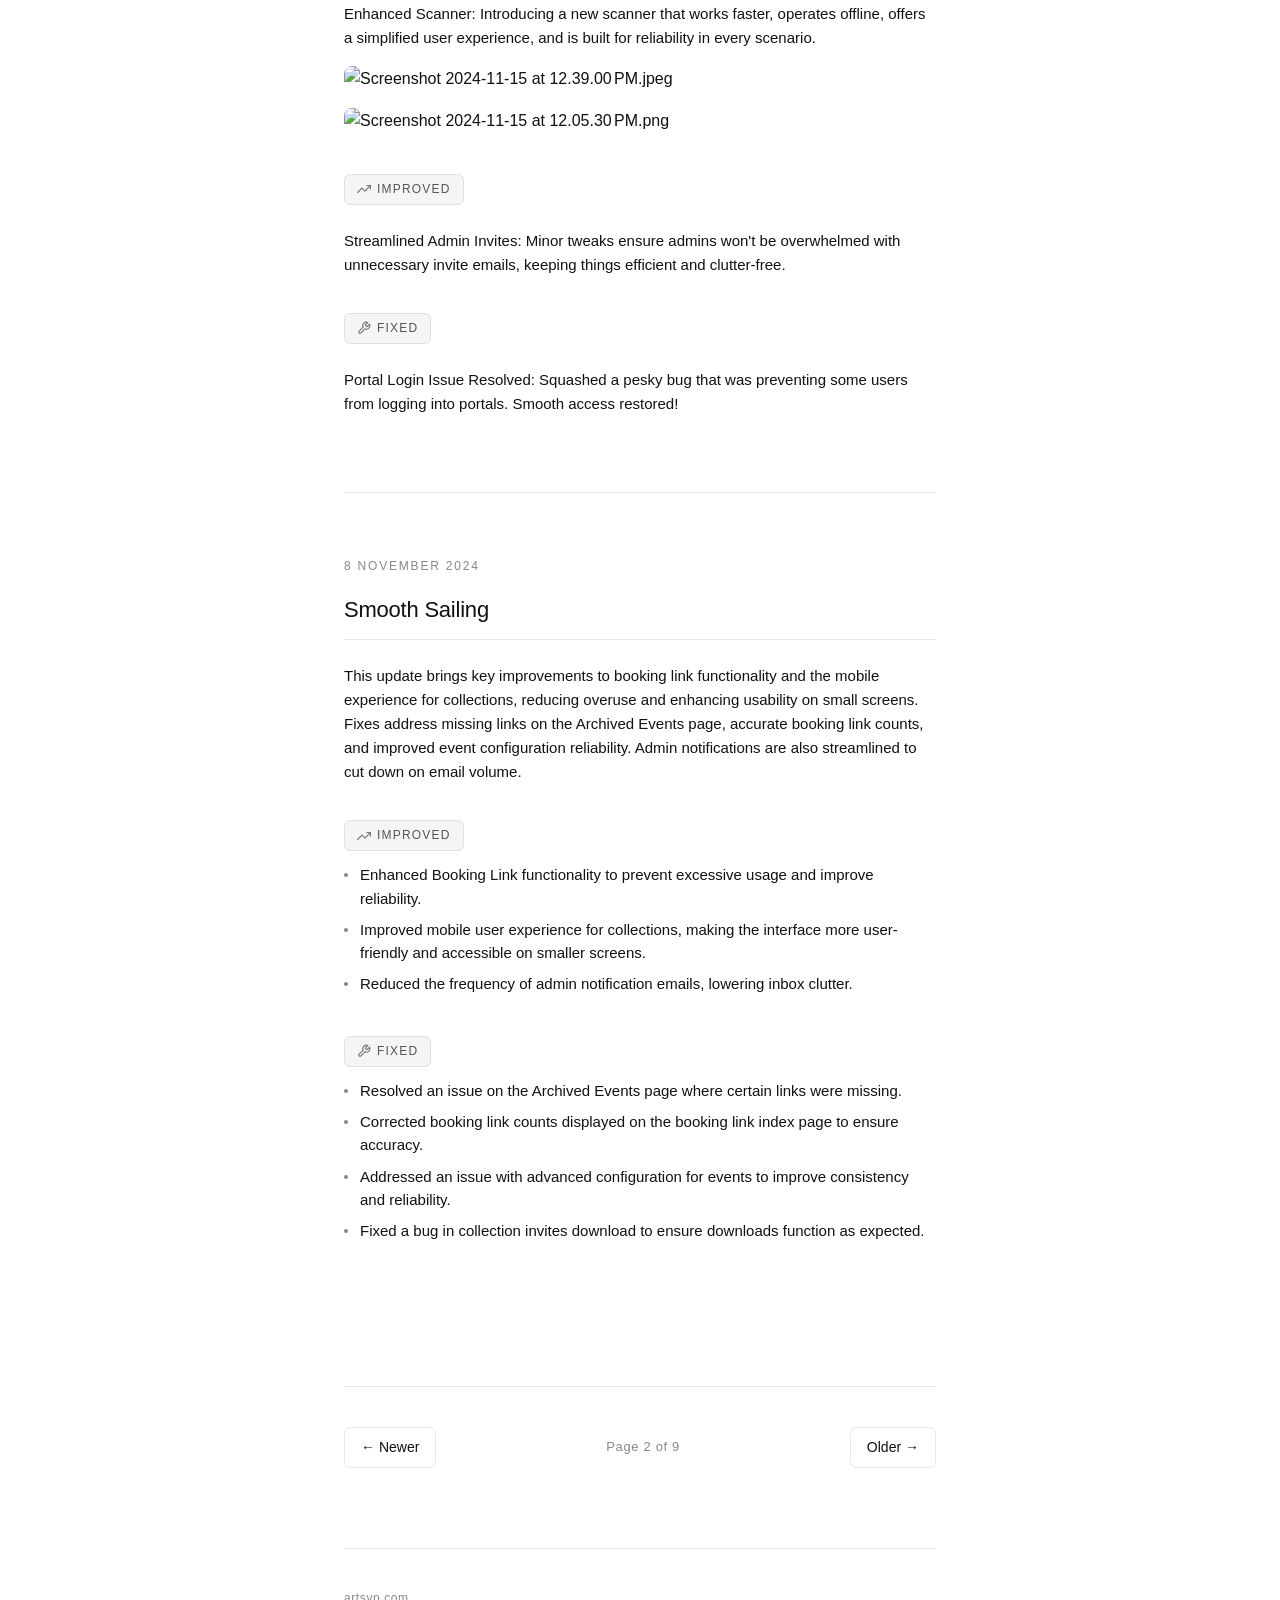
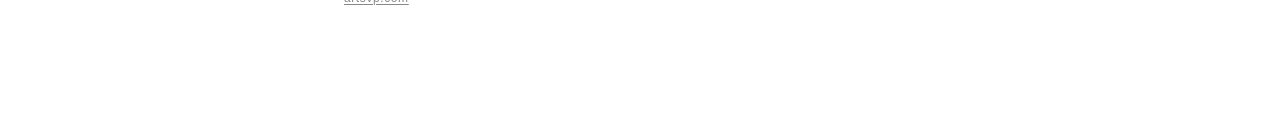
==== commit dbcaa730: "Changelog: 2026-04-13" ====
--- a/page-2.html
+++ b/page-2.html
@@ -299,6 +299,35 @@
 <main>
 
   <article class="entry">
+    <time>28 April 2025</time>
+    <h2>Enhanced Webhooks, Organisation Index Pages, and Key Fixes</h2>
+    <p>This week’s updates bring exciting enhancements to our platform, including a revamped webhook interface for better data tracking and the launch of Organisation Index pages to showcase your events. Plus, we’ve rolled out key fixes and improvements to make your experience smoother than ever!</p>
+<h3 class="cat-new"><svg width="14" height="14" viewBox="0 0 24 24" fill="none" stroke="currentColor" stroke-width="2" stroke-linecap="round" stroke-linejoin="round"><path d="M12 12c2-2.96 0-7-1-8 0 3.038-1.773 4.741-3 6-1.226 1.26-2 3.24-2 5a6 6 0 1 0 12 0c0-1.532-1.056-3.94-2-5-1.786 3-2.791 3-4 2z"/></svg><span>New</span></h3>
+<p>Improved Webhook UX and Data Tracking</p>
+<p>Our webhook interface has gone a significant improvement over the last two weeks. From the ‘developers’ tab under organisation settings you can now add your own webhook endpoints and modify what version of data you receive back, as well as select what kind of events you’d like to be notified for. This new interface also allows for the ability to put endpoints on ‘inactive’ or ‘active’ status based on your use case.</p>
+<img src="https://cloud.headwayapp.co/changelogs_images/images/big/000/143/134-9c46db033a6807260355cd3d9088b00904274a6d.png" alt="Screenshot 2025-04-28 at 16.47.30.png" class="entry-img">
+<p>From a data perspective, the major modifications have been the unification of data output between our API and our webhook events and keeping up to 6 months of webhook events on file. We allow users to now select which version of data they want to receive back from a webhook event and matches the output of our API endpoints so there is a single source of truth for data as can be found in our docs (<a href="https://docs.artsvp.com/">https://docs.artsvp.com/).</a>.) As a note, the old version of data that was returned with webhook events is still available and will be available until the end of May, this should give you appropriate time to upgrade to the latest API version of data which is V3.</p>
+<p>Organisation Index Pages</p>
+<p>Organisation Index pages are now available for everyone under their custom subdomain. On this index page you have the ability to feature events you’d like to be showcased for your organisation. To enable this feature, when selecting the Audience for your event, make sure to select “Feature This Event”</p>
+<img src="https://cloud.headwayapp.co/changelogs_images/images/big/000/143/135-8e9982144161f3223a20bfb3e9b5eac45d2ee184.png" alt="Screenshot 2025-04-28 at 16.41.48.png" class="entry-img">
+<h3 class="cat-improved"><svg width="14" height="14" viewBox="0 0 24 24" fill="none" stroke="currentColor" stroke-width="2" stroke-linecap="round" stroke-linejoin="round"><polyline points="23 6 13.5 15.5 8.5 10.5 1 18"/><polyline points="17 6 23 6 23 12"/></svg><span>Improved</span></h3>
+<ul><li>You can now filter any bookings page by “Extras”. Perfect for when you need to quickly grab a list of people to hand out products for at the door or upon entrance.</li>
+<li>Fix the licensing issue experienced by users trying to utilize the CSV upload functionality.</li>
+<li>Further sanitize and strip any script tags or emails from booking name fields in order to avoid spammy bookings on public events.</li>
+<li>Add ability to clear search by deleting text in the search bar input and clicking enter to reset the page to it’s initial state.</li>
+<li>The Collection Overview page has been restored for users.</li>
+<li>Additional attributes for Check Ins report have been including “Invite Code”, “Invite Source”, and “Booking Link”</li></ul>
+<h3 class="cat-fixed"><svg width="14" height="14" viewBox="0 0 24 24" fill="none" stroke="currentColor" stroke-width="2" stroke-linecap="round" stroke-linejoin="round"><path d="M14.7 6.3a1 1 0 0 0 0 1.4l1.6 1.6a1 1 0 0 0 1.4 0l3.77-3.77a6 6 0 0 1-7.94 7.94l-6.91 6.91a2.12 2.12 0 0 1-3-3l6.91-6.91a6 6 0 0 1 7.94-7.94l-3.76 3.76z"/></svg><span>Fixed</span></h3>
+<p>##</p>
+<ul><li>Fix booking link tag functionality when editing or removing tags from info details, allows removal of all tags successfully.</li>
+<li>Add a message to alert the user that the current password is required when updating their account. Does not apply when Google Oauth is the provider or for enabling/disabling 2FA.</li>
+<li>Invite status bug resolved for all invite views.</li>
+<li>Bug fix related to saving organisation details when the TOS or support email are empty.</li>
+<li>Tax bug resolved with tax showing up even when set to 0%</li>
+<li>Booking Link creation bug fix related to unique slugs</li></ul>
+  </article>
+
+  <article class="entry">
     <time>7 April 2025</time>
     <h2>Introducing Two Factor Authentication</h2>
     <h3 class="cat-new"><svg width="14" height="14" viewBox="0 0 24 24" fill="none" stroke="currentColor" stroke-width="2" stroke-linecap="round" stroke-linejoin="round"><path d="M12 12c2-2.96 0-7-1-8 0 3.038-1.773 4.741-3 6-1.226 1.26-2 3.24-2 5a6 6 0 1 0 12 0c0-1.532-1.056-3.94-2-5-1.786 3-2.791 3-4 2z"/></svg><span>New</span></h3>
@@ -443,28 +472,6 @@
 <li>Corrected booking link counts displayed on the booking link index page to ensure accuracy.</li>
 <li>Addressed an issue with advanced configuration for events to improve consistency and reliability.</li>
 <li>Fixed a bug in collection invites download to ensure downloads function as expected.</li></ul>
-  </article>
-
-  <article class="entry">
-    <time>6 November 2024</time>
-    <h2>Fall Tidy</h2>
-    <p>As we moved back our clocks the past few weeks across the world and got ready for the shorter days Fall brings, here at ARTSVP we've been busy tidying up and improving our app to kick off 2025 in a big way with some major upgrades coming to end the way.</p>
-<h3 class="cat-improved"><svg width="14" height="14" viewBox="0 0 24 24" fill="none" stroke="currentColor" stroke-width="2" stroke-linecap="round" stroke-linejoin="round"><polyline points="23 6 13.5 15.5 8.5 10.5 1 18"/><polyline points="17 6 23 6 23 12"/></svg><span>Improved</span></h3>
-<ul><li>Improved mobile user experience for the All Bookings view</li>
-<li>Drastically improve event booking load times and all booking load times</li>
-<li>Loading time improvement for events view, and introduced pagination to better organise your "Events" view</li>
-<li>Improved Invite email UX</li>
-<li>Dashboard speed updates for both invite counts and latest bookings load</li>
-<li>Oauth tracking</li>
-<li>Oauth now available for portals</li>
-<li>Updated privacy policy</li>
-<li>Improved location UX on confirmation page and ticket page</li>
-<li>Max bookings now available on booking link creation</li>
-<li>Invite allocations can now be deleted for portals</li>
-<li>Unique booking capabilities now available for bookings that are "Register Interest" or "Waitlist"</li></ul>
-<h3 class="cat-fixed"><svg width="14" height="14" viewBox="0 0 24 24" fill="none" stroke="currentColor" stroke-width="2" stroke-linecap="round" stroke-linejoin="round"><path d="M14.7 6.3a1 1 0 0 0 0 1.4l1.6 1.6a1 1 0 0 0 1.4 0l3.77-3.77a6 6 0 0 1-7.94 7.94l-6.91 6.91a2.12 2.12 0 0 1-3-3l6.91-6.91a6 6 0 0 1 7.94-7.94l-3.76 3.76z"/></svg><span>Fixed</span></h3>
-<ul><li>Fix translation bugs across languages</li>
-<li>Fix API Invites endpoint bugs</li></ul>
   </article>
 </main>
 <nav class="pagination">
